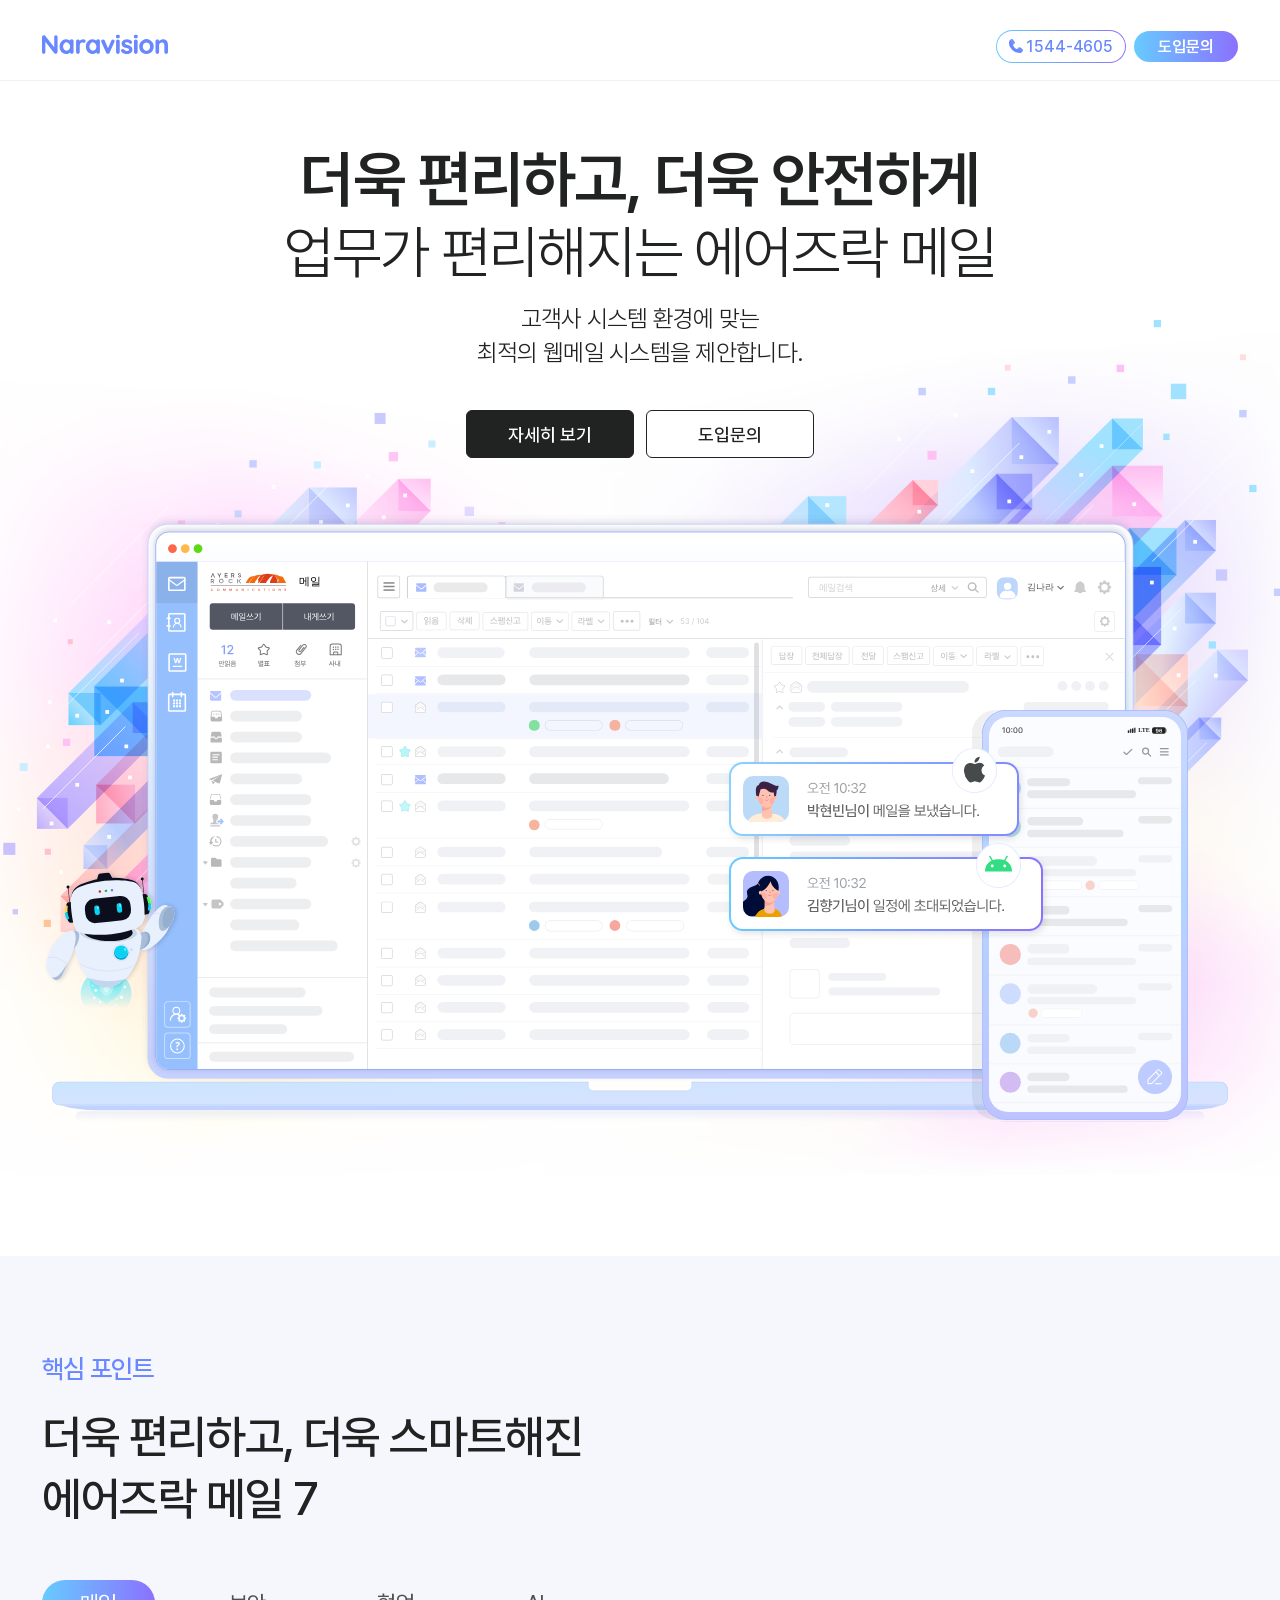
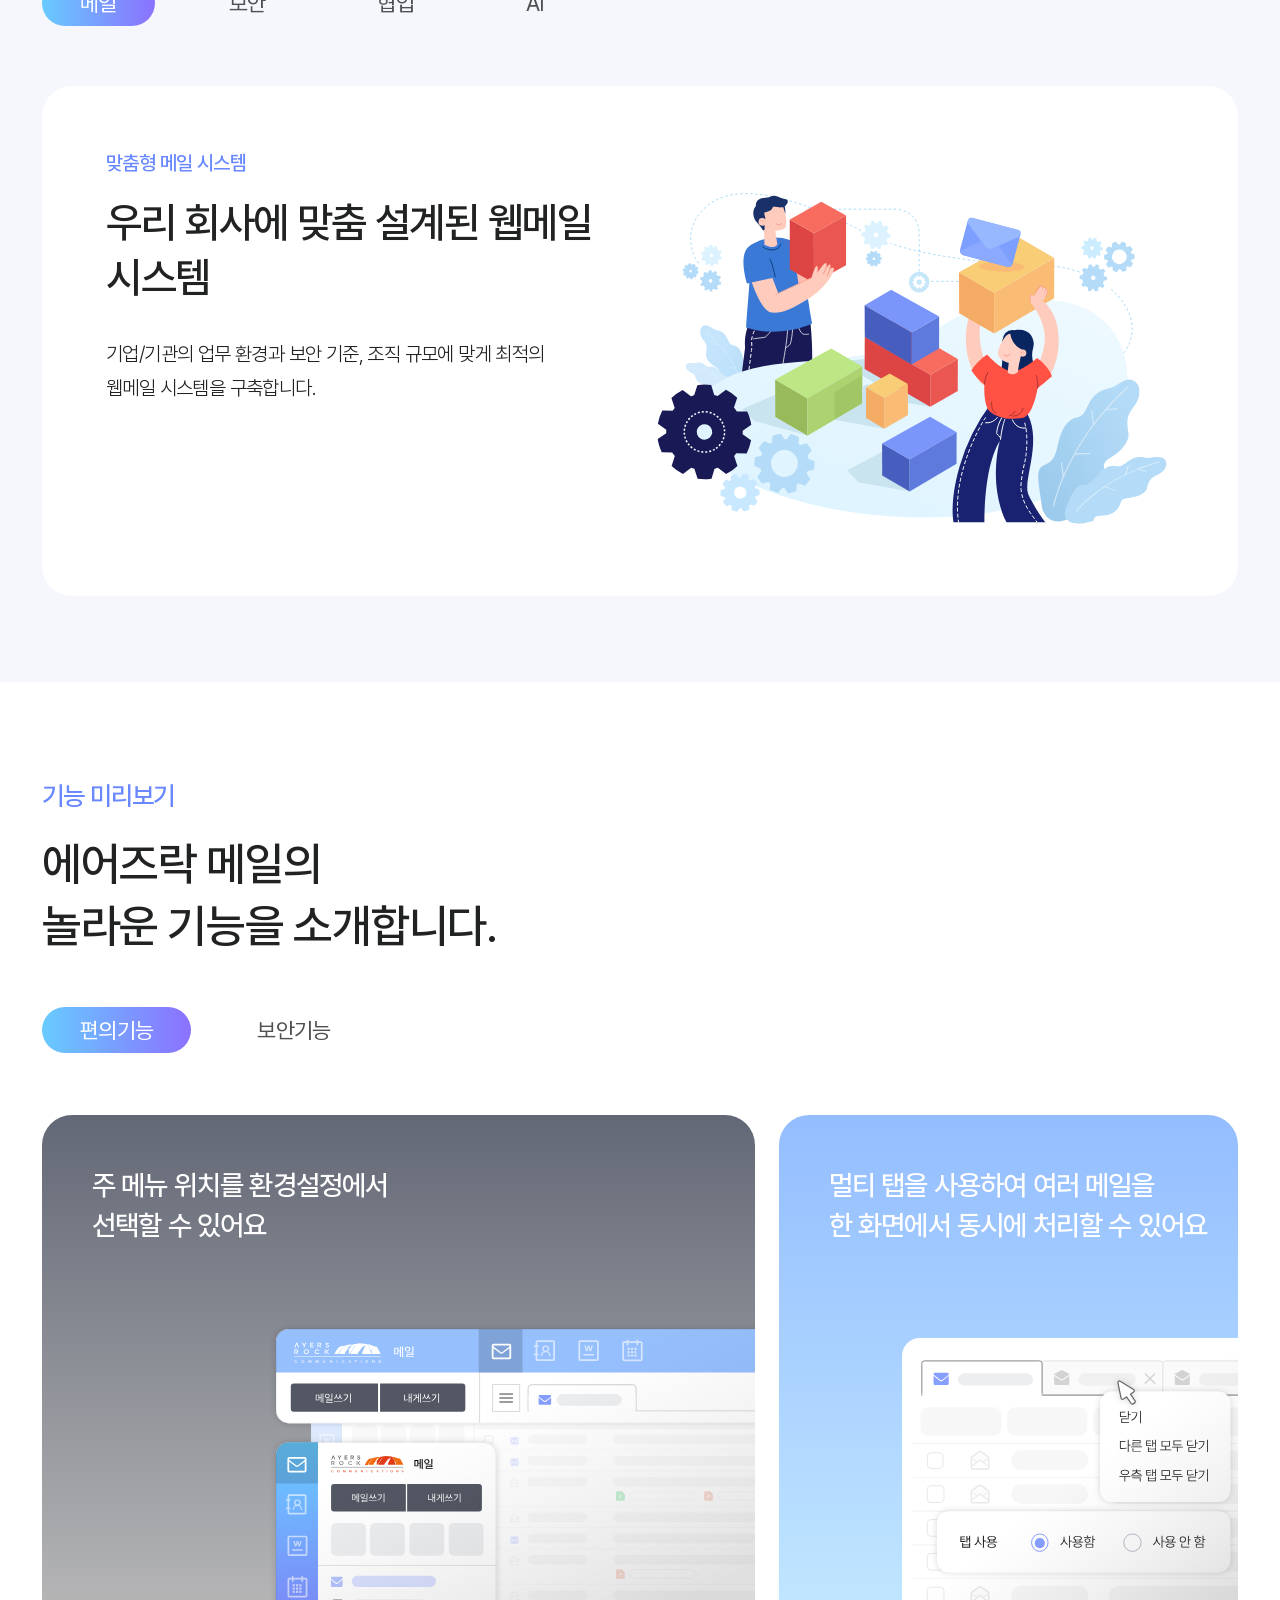
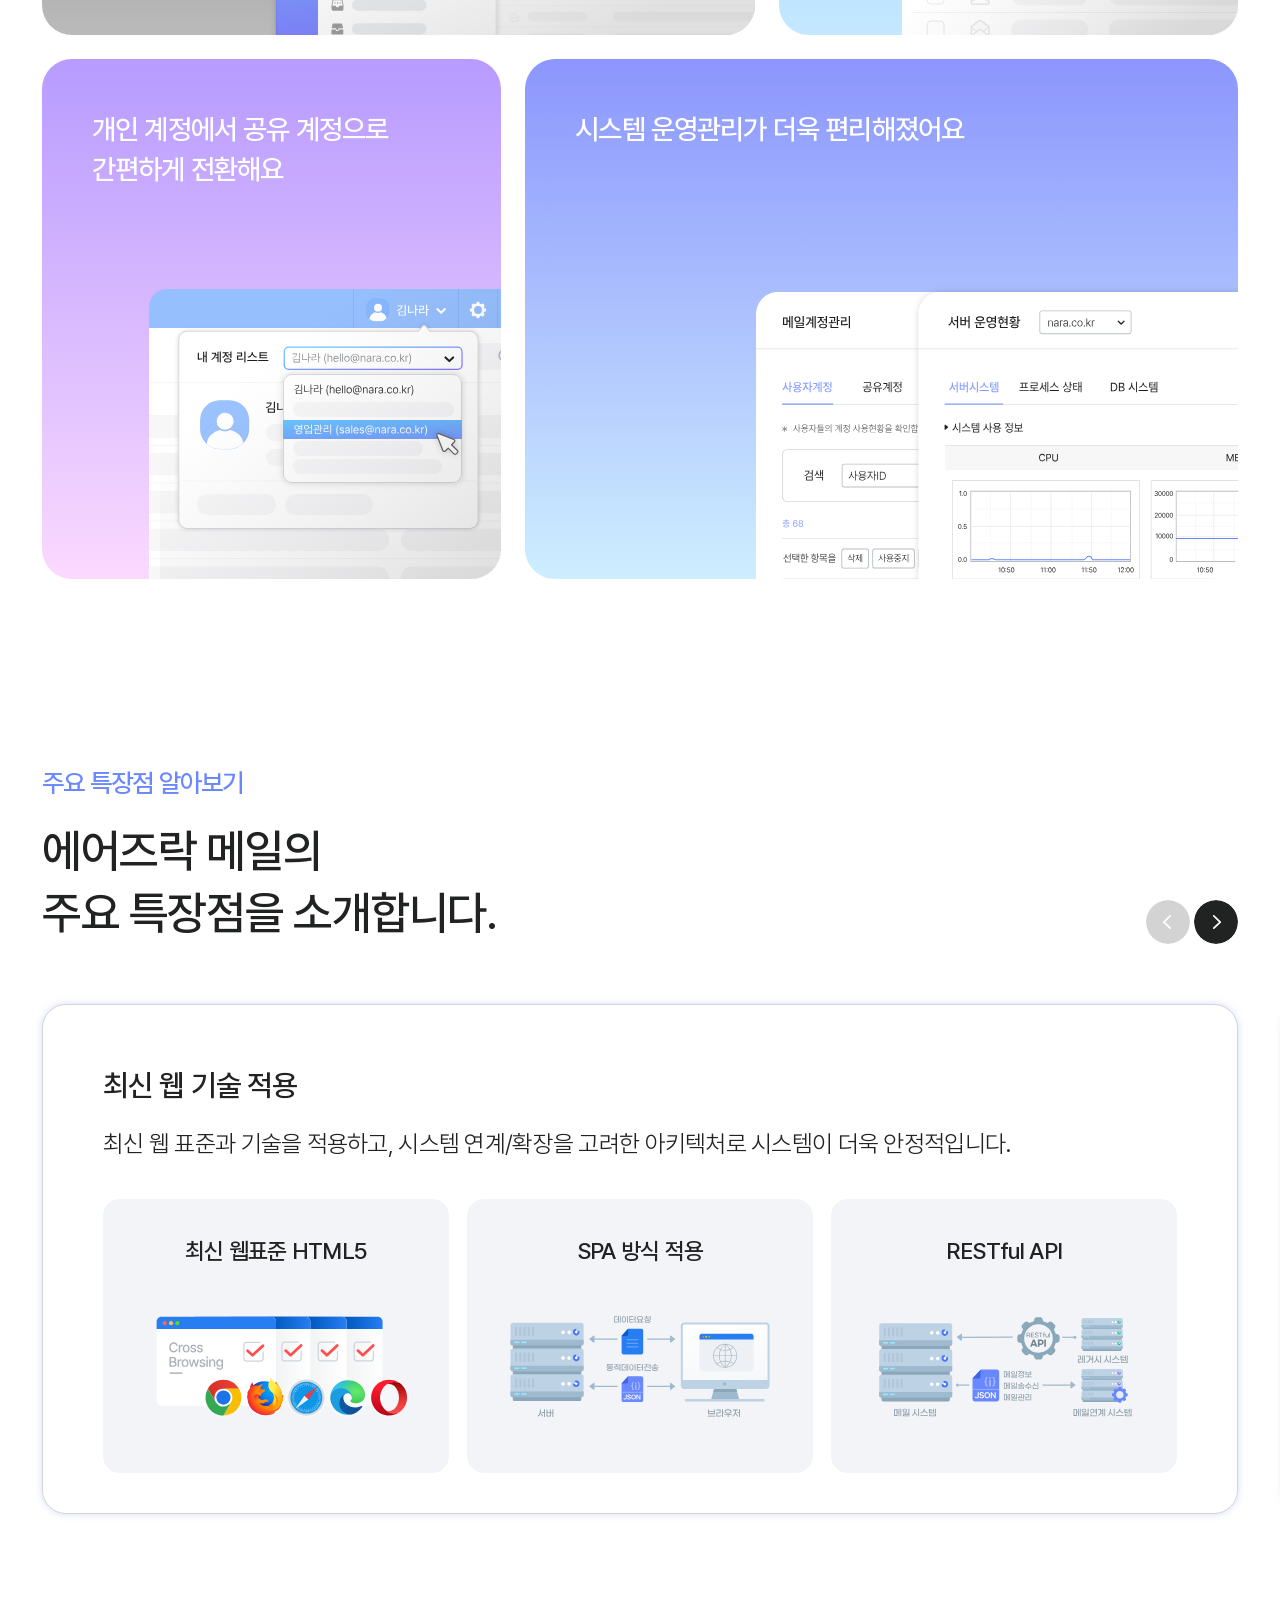
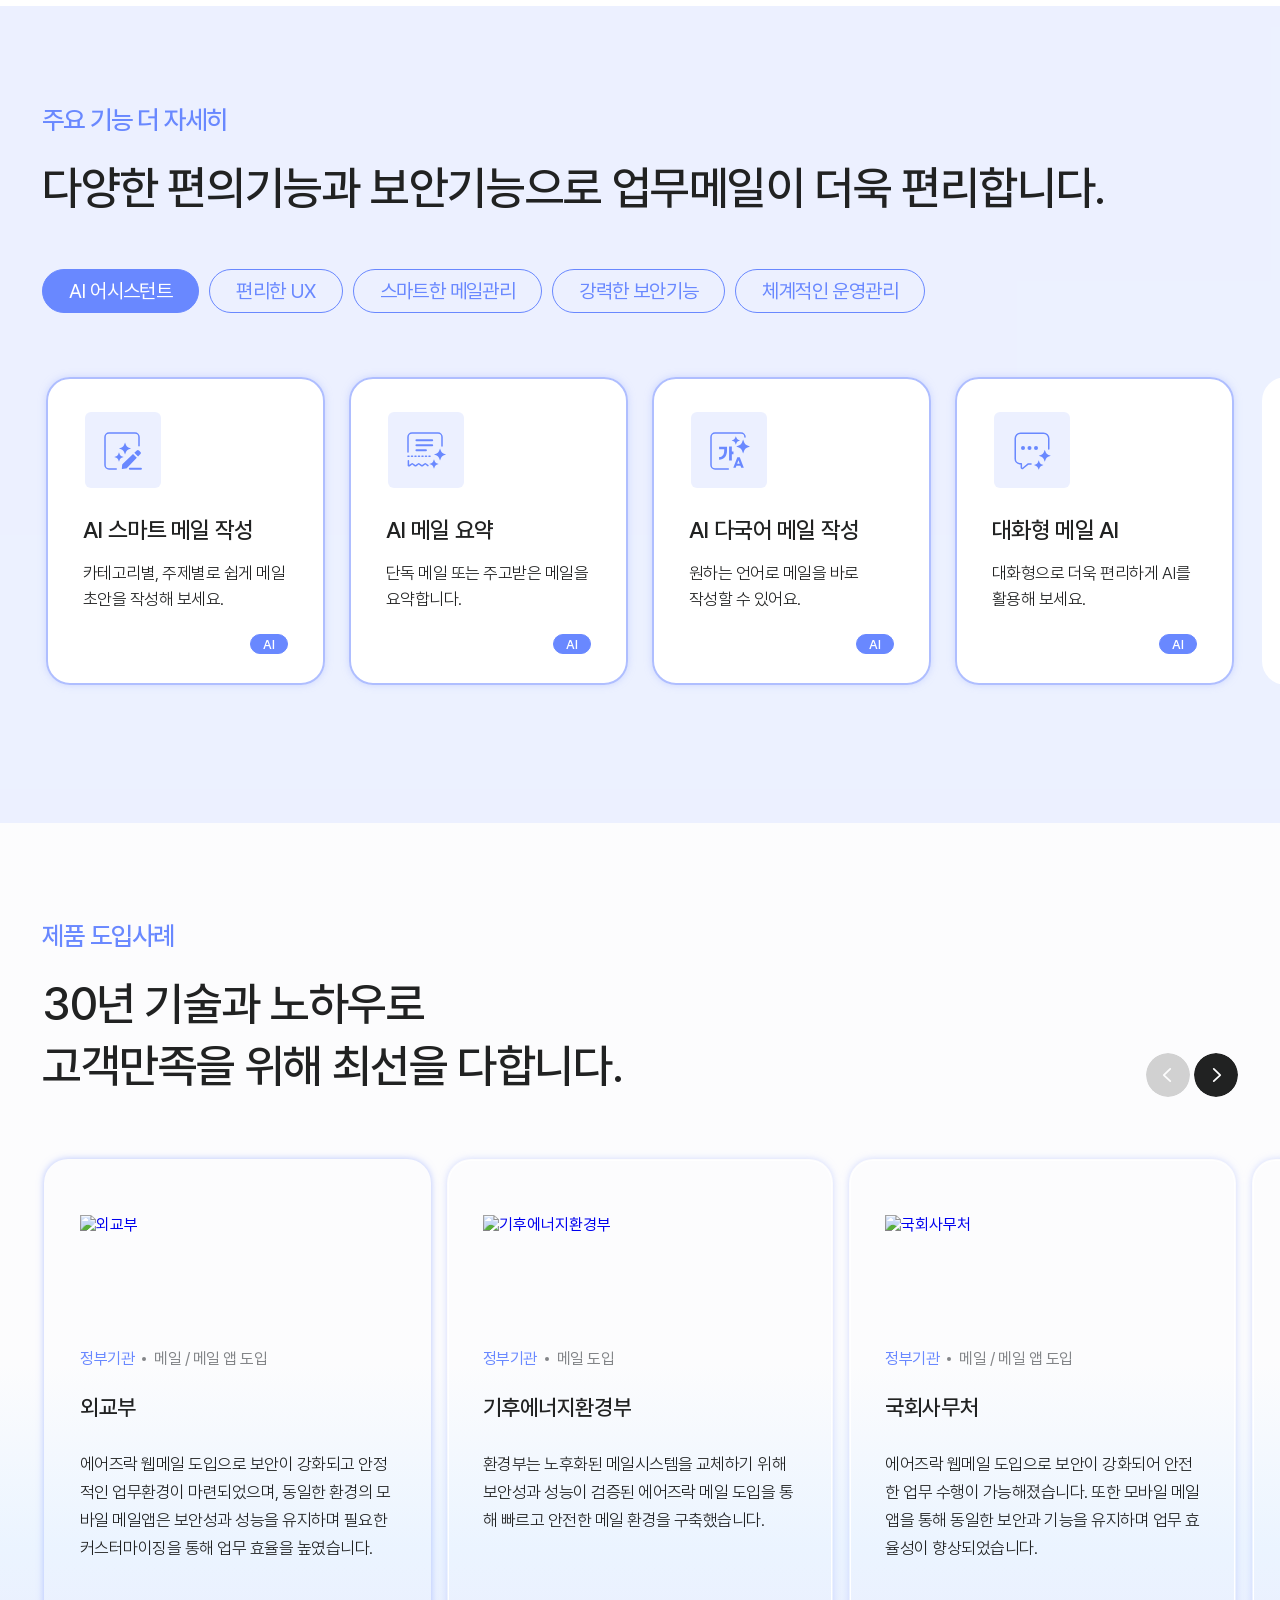
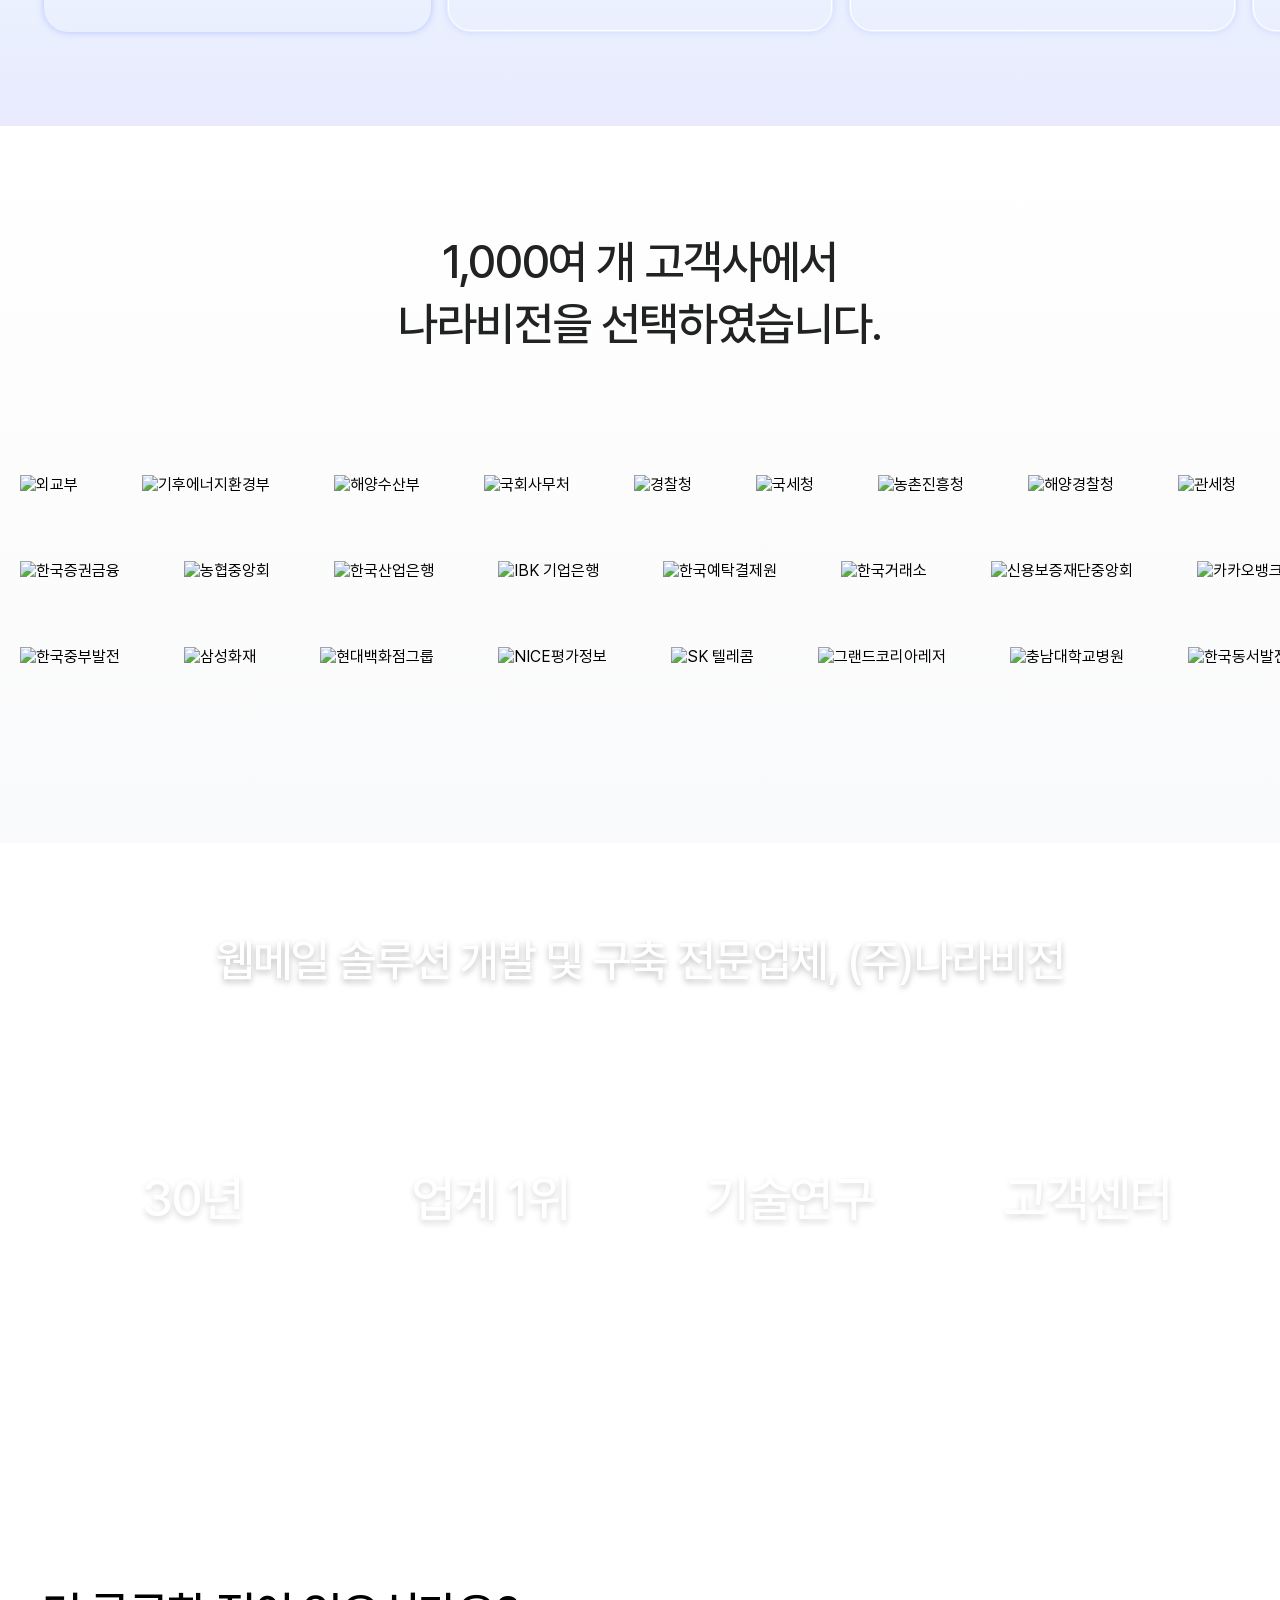
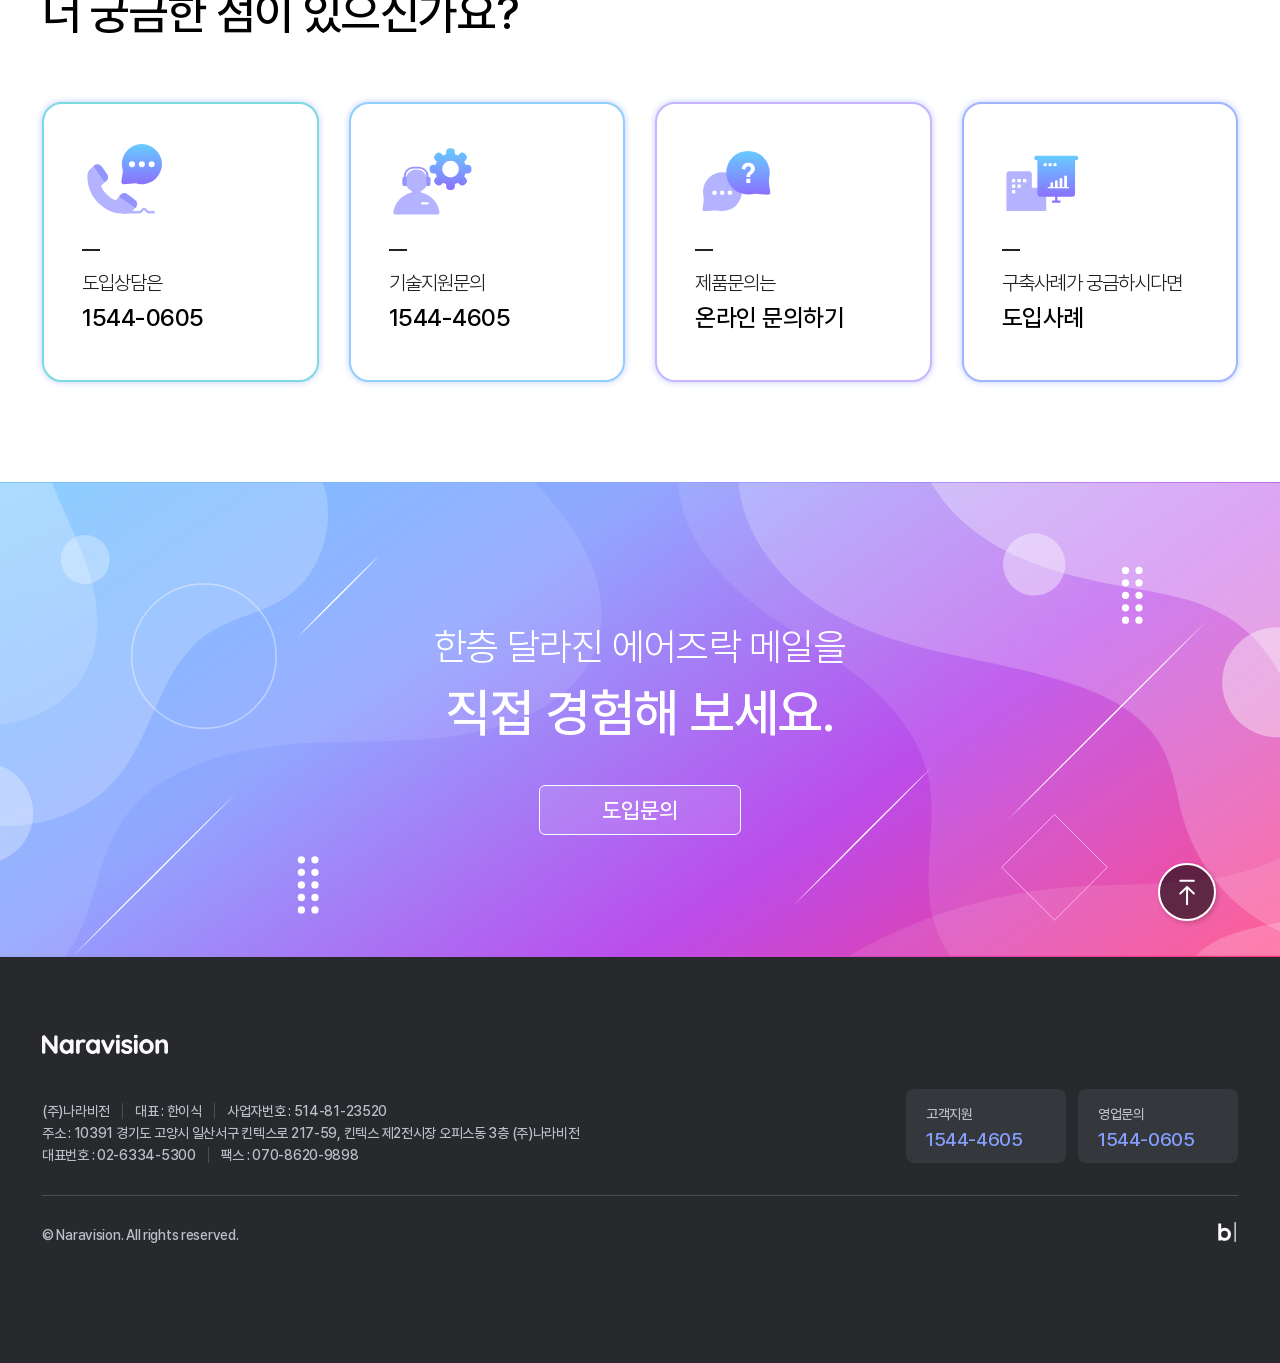
==== index.html @ e6e0807f "[homepage] first commit" ====
<!DOCTYPE html>
<html lang="ko">
<head>
  <meta charset="UTF-8">
  <meta name="viewport" content="width=device-width, initial-scale=1.0">
  <title>웹메일 솔루션 전문기업, (주)나라비전</title>
  <link rel="stylesheet" href="assets/js/lib/swiper-12.0.3/swiper-bundle.min.css">
  <link rel="stylesheet" href="assets/css/style.css">
  <link rel="stylesheet" href="assets/css/media.css">
</head>
<body>
  <div class="container">
    <main>
      <section class="visual">
        <div class="outer">
          <div class="inner">
            <h2>더욱 편리하고, 더욱 안전하게</h2>
            <h1>업무가 편리해지는 에어즈락 메일</h1>
            <p>고객사 시스템 환경에 맞는<br>최적의 웹메일 시스템을 제안합니다.</p>
            <div>
              <a href="#previewContainer">자세히 보기</a>
              <a href="inquiry/index.html">도입문의</a>
            </div>
          </div>
          <div class="visual_wrap">
            <div class="swiper">
              <div class="swiper-wrapper">
                <div class="swiper-slide">
                  <img src="assets/image/main/visual_pc1.svg" alt="메인 PC" class="visual_pc">
                  <img src="assets/image/main/visual_mobile1.svg" alt="메인 MOBILE" class="visual_mobile fadeUp">
                  <div class="visual_float alarm1 fadeUp">
                    <img src="assets/image/main/visual_alarm1.svg" alt="메인 알림">
                  </div>
                  <div class="visual_float alarm2 fadeUp">
                    <img src="assets/image/main/visual_alarm2.svg" alt="메인 알림">
                  </div>
                  <div class="visual_float bot fadeIn">
                    <img src="assets/image/main/bot.svg" alt="챗봇">
                  </div>
                </div>
                <div class="swiper-slide">
                  <img src="assets/image/main/visual_pc2.svg" alt="메인 PC" class="visual_pc">
                  <img src="assets/image/main/visual_mobile2.svg" alt="메인 MOBILE" class="visual_mobile fadeUp">
                  <div class="visual_float layer1 fadeIn">
                    <img src="assets/image/main/visual_layer1.svg" alt="메인 주소록 레이어">
                  </div>
                  <div class="visual_float bot fadeIn">
                    <img src="assets/image/main/bot.svg" alt="챗봇">
                  </div>
                </div>
                <div class="swiper-slide">
                  <img src="assets/image/main/visual_pc3.svg" alt="메인 PC" class="visual_pc">
                  <img src="assets/image/main/visual_mobile3.svg" alt="메인 MOBILE" class="visual_mobile fadeUp">
                  <div class="visual_float layer2 fadeIn">
                    <img src="assets/image/main/visual_layer2.svg" alt="메인 드라이브 레이어">
                  </div>
                  <div class="visual_float bot fadeIn">
                    <img src="assets/image/main/bot.svg" alt="챗봇">
                  </div>
                </div>
                <div class="swiper-slide">
                  <img src="assets/image/main/visual_pc4.svg" alt="메인 PC" class="visual_pc">
                  <img src="assets/image/main/visual_mobile4.svg" alt="메인 MOBILE" class="visual_mobile fadeUp">
                  <div class="visual_float layer3 fadeIn">
                    <img src="assets/image/main/visual_layer3.svg" alt="메인 캘린더 레이어">
                  </div>
                  <div class="visual_float bot fadeIn">
                    <img src="assets/image/main/bot.svg" alt="챗봇">
                  </div>
                </div>
                <div class="swiper-slide">
                  <img src="assets/image/main/visual_pc5.svg" alt="메인 PC" class="visual_pc">
                  <img src="assets/image/main/visual_mobile5.svg" alt="메인 MOBILE" class="visual_mobile fadeUp">
                  <div class="visual_float layer4 fadeIn">
                    <img src="assets/image/main/visual_layer4.svg" alt="메인 게시판 레이어">
                  </div>
                  <div class="visual_float bot fadeIn">
                    <img src="assets/image/main/bot.svg" alt="챗봇">
                  </div>
                </div>
              </div>
            </div>
          </div>
        </div>
      </section>
      <section class="point">
        <div class="inner">
          <p>핵심 포인트</p>
          <h1>더욱 편리하고, 더욱 스마트해진<br>에어즈락 메일 7</h1>
          <div>
            <div class="point_tabs">
              <a href="#" class="on">메일</a>
              <a href="#">보안</a>
              <a href="#">협업</a>
              <a href="#">AI</a>
            </div>
          </div>
        </div>
        <div class="point_wrap">
          <div class="swiper">
            <div class="swiper-wrapper">
              <div class="swiper-slide">
                <div>
                  <span>맞춤형 메일 시스템</span>
                  <h1>우리 회사에 맞춤 설계된 웹메일 시스템</h1>
                  <p>기업/기관의 업무 환경과 보안 기준, 조직 규모에 맞게 최적의 웹메일 시스템을 구축합니다.</p>
                  <a href="#" class="hidden">자세히 알아보기</a>
                </div>
                <div>
                  <img src="assets/image/main/point_img1.svg" alt="맞춤형 메일 시스템">
                </div>
              </div>
              <div class="swiper-slide">
                <div>
                  <span>최신 보안 기능</span>
                  <h1>철저한 보안 취약점 검증 및 최신 보안 기능 적용 솔루션</h1>
                  <p>최신 보안 취약점까지 모두 점검하여 안전성을 확보하였으며, 다양한 메일 보안 기능으로 더욱 안심하고 메일을 사용할 수 있습니다.</p>
                  <a href="#" class="hidden">자세히 알아보기</a>
                </div>
                <div>
                  <img src="assets/image/main/point_img2.svg" alt="최신 보안 기능">
                </div>
              </div>
              <div class="swiper-slide">
                <div>
                  <span>업무 효율성 강화</span>
                  <h1>협업이 되는 조직도 기반 정보공유</h1>
                  <p>조직도 기반 정보공유 기능으로 메일 시스템이 협업 채널이 됩니다. 협업과 업무 특화 기능으로 업무를 더욱 효율적으로 처리할 수 있습니다.</p>
                  <a href="#" class="hidden">자세히 알아보기</a>
                </div>
                <div>
                  <img src="assets/image/main/point_img3.svg" alt="업무 효율성 강화">
                </div>
              </div>
              <div class="swiper-slide">
                <div>
                  <span>AI 메일로 업무 생산성 향상</span>
                  <h1>AI 메일로 스마트한 업무 관리와 시간 절약 효과까지</h1>
                  <p>메일에서 핵심 정보만 요약하고, 상황에 맞는 메일 초안을 작성하여 메일을 효율적으로 처리합니다. <br class="pc">맞춤법 교정, 내용 다듬기, 다국어 메일 작성까지 지원하여 메일 완성도를 높입니다.</p>
                  <a href="#" class="hidden">자세히 알아보기</a>
                </div>
                <div>
                  <img src="assets/image/main/point_img4.svg" alt="AI 메일로 업무 생산성 향상">
                </div>
              </div>
            </div>
            <div class="swiper-pagination"></div>
          </div>
        </div>
      </section>
      <section id="previewContainer" class="preview">
        <div class="inner">
          <p>기능 미리보기</p>
          <h1>에어즈락 메일의<br>놀라운 기능을 소개합니다.</h1>
          <div class="preview_tabs">
            <a href="#" class="on">편의기능</a>
            <a href="#">보안기능</a>
          </div>
          <div class="preview_wrap">
            <div class="swiper">
              <div class="swiper-wrapper">
                <ul class="swiper-slide convenience on">
                  <li>
                    <div>
                      <h1>주 메뉴 위치를 환경설정에서<br>선택할 수 있어요</h1>
                    </div>
                    <div>
                      <img src="assets/image/main/preview_img1.svg" alt="편의기능1">
                    </div>
                  </li>
                  <li>
                    <div>
                      <h1>멀티 탭을 사용하여 여러 메일을<br>한 화면에서 동시에 처리할 수 있어요</h1>
                    </div>
                    <div>
                      <img src="assets/image/main/preview_img2.svg" alt="편의기능2">
                    </div>
                  </li>
                  <li>
                    <div>
                      <h1>개인 계정에서 공유 계정으로<br>간편하게 전환해요</h1>
                    </div>
                    <div>
                      <img src="assets/image/main/preview_img3.svg" alt="편의기능3">
                    </div>
                  </li>
                  <li>
                    <div>
                      <h1>시스템 운영관리가 더욱 편리해졌어요</h1>
                    </div>
                    <div>
                      <img src="assets/image/main/preview_img4.svg" alt="편의기능4">
                    </div>
                  </li>
                </ul>
                <ul class="swiper-slide security">
                  <li>
                    <div>
                      <h1>이메일 인증 보안기술 적용</h1>
                      <p>SPF / DKIM / DMARC 보안기술로 <br class="tablet"><br class="mobile">발신자 사칭 메일을 차단합니다.</p>
                      <span>- 발신자 도메인기반 이메일 인증<br>- SPF / DKIM / DMARC 적용<br>- 검역관리 및 DNS 캐시관리</span>
                    </div>
                    <div>
                      <img src="assets/image/main/preview_img5.svg" alt="보안기능1">
                    </div>
                  </li>
                  <li>
                    <div>
                      <h1>내부정보 유출방지</h1>
                      <p>내부정보 유출을 예방합니다.</p>
                    </div>
                    <div>
                      <img src="assets/image/main/preview_img6.svg" alt="보안기능2">
                    </div>
                  </li>
                  <li>
                    <div>
                      <h1>메일 컨텐츠 무해화, 안전메일</h1>
                      <p>메일 컨텐츠 제어로 메일을 통한 <br class="tablet">해킹 시도를 차단합니다.</p>
                    </div>
                    <div>
                      <img src="assets/image/main/preview_img7.svg" alt="보안기능3">
                    </div>
                  </li>
                </ul>
              </div>
            </div>
          </div>
        </div>
      </section>
      <section class="merit">
        <div class="inner">
          <div>
            <p>주요 특장점 알아보기</p>
            <h1>에어즈락 메일의<br>주요 특장점을 소개합니다.</h1>
          </div>
          <div>
            <div>
              <button type="button" class="merit_prev"></button>
              <button type="button" class="merit_next"></button>
            </div>
          </div>
        </div>
        <div class="merit_wrap">
          <div class="swiper">
            <div class="swiper-wrapper">
              <div class="swiper-slide">
                <p>최신 웹 기술 적용</p>
                <span>최신 웹 표준과 기술을 적용하고, 시스템 연계/확장을 고려한 아키텍처로 시스템이 더욱 안정적입니다.</span>
                <ul>
                  <li>
                    <p>최신 웹표준 HTML5</p>
                    <img src="assets/image/main/merit_img1.svg" alt="특장점1-1">
                  </li>
                  <li class="mobile">
                    <p>SPA 방식 적용</p>
                    <img src="assets/image/main/merit_img2.svg" alt="특장점1-2">
                  </li>
                  <li class="tablet">
                    <p>RESTful API</p>
                    <img src="assets/image/main/merit_img3.svg" alt="특장점1-3">
                  </li>
                </ul>
              </div>
              <div class="swiper-slide">
                <p>더욱 강력해진 보안정책으로 신뢰성을 더합니다</p>
                <span>국가정보원 메일 보안지침을 완벽히 준수하고, 최신 보안사항을 관리합니다.</span>
                <ul>
                  <li>
                    <img src="assets/image/main/merit_img4.svg" alt="특장점2-1">
                    <img src="assets/image/main/merit_img5.svg" class="mobile" alt="특장점2-2">
                  </li>
                </ul>
              </div>
              <div class="swiper-slide">
                <p>나만의 메일이 되는 유저 커스텀</p>
                <span>나만을 위한 환경을 구성하고, 필요할 때 바로 사용하는 새로운 웹 유저 인터페이스</span>
                <ul>
                  <li>
                    <img src="assets/image/main/merit_img6.svg" alt="특장점3-1">
                    <img src="assets/image/main/merit_img7.svg" class="mobile" alt="특장점3-2">
                  </li>
                </ul>
              </div>
            </div>
            <div class="swiper-pagination"></div>
          </div>
        </div>
      </section>
      <section class="feature">
        <div class="inner">
          <p>주요 기능 더 자세히</p>
          <h1>다양한 편의기능과 보안기능으로 업무메일이 더욱 편리합니다.</h1>
          <div>
            <div class="feature_tabs">
              <a href="#" class="on">AI 어시스턴트</a>
              <a href="#">편리한 UX</a>
              <a href="#">스마트한 메일관리</a>
              <a href="#">강력한 보안기능</a>
              <a href="#">체계적인 운영관리</a>
            </div>
          </div>
        </div>
        <div class="feature_wrap">
          <div class="swiper">
            <div class="swiper-wrapper">
              <div class="swiper-slide">
                <div>
                  <div>
                    <i class="feature01"></i>
                  </div>
                  <p>AI 스마트 메일 작성</p>
                  <span>카테고리별, 주제별로 쉽게 메일 초안을 작성해 보세요.</span>
                  <div>
                    <span>AI</span>
                  </div>
                </div>
                <div>
                  <div>
                    <i class="feature02"></i>
                  </div>
                  <p>AI 메일 요약</p>
                  <span>단독 메일 또는 주고받은 메일을 요약합니다.</span>
                  <div>
                    <span>AI</span>
                  </div>
                </div>
                <div>
                  <div>
                    <i class="feature03"></i>
                  </div>
                  <p>AI 다국어 메일 작성</p>
                  <span>원하는 언어로 메일을 바로 작성할 수 있어요.</span>
                  <div>
                    <span>AI</span>
                  </div>
                </div>
                <div>
                  <div>
                    <i class="feature04"></i>
                  </div>
                  <p>대화형 메일 AI</p>
                  <span>대화형으로 더욱 편리하게 AI를 활용해 보세요.</span>
                  <div>
                    <span>AI</span>
                  </div>
                </div>
              </div>
              <div class="swiper-slide">
                <div>
                  <div>
                    <i class="feature05"></i>
                  </div>
                  <p>멀티탭</p>
                  <span>여러 탭에서 동시에 메일을 열고, 쓰기할 수 있습니다.</span>
                  <div>
                    <span>UX/UI</span>
                  </div>
                </div>
                <div>
                  <div>
                    <i class="feature06"></i>
                  </div>
                  <p>테마설정</p>
                  <span>사용자별로 원하는 디자인과 구성을 선택합니다.</span>
                  <div>
                    <span>UX/UI</span>
                  </div>
                </div>
                <div>
                  <div>
                    <i class="feature07"></i>
                  </div>
                  <p>빠른 설정</p>
                  <span>목록보기, 메일 쓰기 화면에서 설정을 바로 변경해요.</span>
                  <div>
                    <span>UX/UI</span>
                  </div>
                </div>
                <div>
                  <div>
                    <i class="feature08"></i>
                  </div>
                  <p>대화형 메일보기</p>
                  <span>주고 받은 메일을 대화 형식으로 보기합니다.</span>
                  <div>
                    <span>UX/UI</span>
                  </div>
                </div>
              </div>
              <div class="swiper-slide">
                <div>
                  <div>
                    <i class="feature09"></i>
                  </div>
                  <p>자동분류</p>
                  <span>메일 필터링으로 수신메일을 관리합니다.</span>
                  <div>
                    <span>편의성</span>
                  </div>
                </div>
                <div>
                  <div>
                    <i class="feature10"></i>
                  </div>
                  <p>메일 검색</p>
                  <span>간편 검색 또는 상세 검색으로 원하는 메일을 검색합니다.</span>
                  <div>
                    <span>편의성</span>
                  </div>
                </div>
                <div>
                  <div>
                    <i class="feature11"></i>
                  </div>
                  <p>메일 라벨</p>
                  <span>멀티 라벨로 메일을 더욱 편리하게 구분합니다.</span>
                  <div>
                    <span>편의성</span>
                  </div>
                </div>
                <div>
                  <div>
                    <i class="feature12"></i>
                  </div>
                  <p>발송 취소</p>
                  <span>실수로 보낸 메일을 취소할 수 있어요.</span>
                  <div>
                    <span>편의성</span>
                  </div>
                </div>
              </div>
              <div class="swiper-slide">
                <div>
                  <div>
                    <i class="feature13"></i>
                  </div>
                  <p>보안메일</p>
                  <span>안전하게 메일에 비밀번호와 열람 기간을 설정해 보세요.</span>
                  <div>
                    <span>보안성</span>
                  </div>
                </div>
                <div>
                  <div>
                    <i class="feature14"></i>
                  </div>
                  <p>승인메일</p>
                  <span>사내 메일발송 승인정책을 관리합니다.</span>
                  <div>
                    <span>보안성</span>
                  </div>
                </div>
                <div>
                  <div>
                    <i class="feature15"></i>
                  </div>
                  <p>외부 링크숨김</p>
                  <span>외부 링크를 숨기기해서 안전하게 메일을 열어보세요.</span>
                  <div>
                    <span>보안성</span>
                  </div>
                </div>
                <div>
                  <div>
                    <i class="feature16"></i>
                  </div>
                  <p>이메일 인증</p>
                  <span>SPF/DKIM/DMARC로 발신자 인증여부를 검사합니다.</span>
                  <div>
                    <span>보안성</span>
                  </div>
                </div>
              </div>
              <div class="swiper-slide">
                <div>
                  <div>
                    <i class="feature17"></i>
                  </div>
                  <p>시스템 모니터링</p>
                  <span>서버 현황을 실시간으로 관리하세요.</span>
                  <div>
                    <span>관리성</span>
                  </div>
                </div>
                <div>
                  <div>
                    <i class="feature18"></i>
                  </div>
                  <p>사용자 설정 관리</p>
                  <span>사용자 계정별 사용 설정을 관리합니다.</span>
                  <div>
                    <span>관리성</span>
                  </div>
                </div>
                <div>
                  <div>
                    <i class="feature19"></i>
                  </div>
                  <p>메일 엔진 관리</p>
                  <span>실시간 메일 엔진 운영현황을 확인하세요.</span>
                  <div>
                    <span>관리성</span>
                  </div>
                </div>
                <div>
                  <div>
                    <i class="feature20"></i>
                  </div>
                  <p>로그 및 통계 관리</p>
                  <span>시스템 로그와 사용 통계를 관리합니다.</span>
                  <div>
                    <span>관리성</span>
                  </div>
                </div>
              </div>
            </div>
          </div>
        </div>
      </section>
      <section id="reportContainer" class="report">
        <div class="inner">
          <div>
            <p>제품 도입사례</p>
            <h1>30년 기술과 노하우로<br>고객만족을 위해 최선을 다합니다.</h1>
          </div>
          <div>
            <div>
              <button type="button" class="report_prev"></button>
              <button type="button" class="report_next"></button>
            </div>
          </div>
        </div>
        <div class="report_wrap">
          <div class="swiper">
            <div class="swiper-wrapper">
              <a href="javascript:void(0)" class="swiper-slide">
                <div>
                  <img src="assets/image/logo/public_외교부.svg" alt="외교부">
                </div>
                <div>
                  <div>
                    <p>정부기관</p>
                    <span>메일 / 메일 앱 도입</span>
                  </div>
                  <h6>외교부</h6>
                  <p>에어즈락 웹메일 도입으로 보안이 강화되고 안정적인 업무환경이 마련되었으며, 동일한 환경의 모바일 메일앱은 보안성과 성능을 유지하며 필요한 커스터마이징을 통해 업무 효율을 높였습니다.</p>
                  <div>
                    <i></i>
                  </div>
                </div>
              </a>
              <a href="javascript:void(0)" class="swiper-slide">
                <div>
                  <img src="assets/image/logo/public_기후에너지환경부.svg" alt="기후에너지환경부">
                </div>
                <div>
                  <div>
                    <p>정부기관</p>
                    <span>메일 도입</span>
                  </div>
                  <h6>기후에너지환경부</h6>
                  <p>환경부는 노후화된 메일시스템을 교체하기 위해 보안성과 성능이 검증된 에어즈락 메일 도입을 통해 빠르고 안전한 메일 환경을 구축했습니다.</p>
                  <div>
                    <i></i>
                  </div>
                </div>
              </a>
              <a href="javascript:void(0)" class="swiper-slide">
                <div>
                  <img src="assets/image/logo/public_국회사무처.svg" alt="국회사무처">
                </div>
                <div>
                  <div>
                    <p>정부기관</p>
                    <span>메일 / 메일 앱 도입</span>
                  </div>
                  <h6>국회사무처</h6>
                  <p>에어즈락 웹메일 도입으로 보안이 강화되어 안전한 업무 수행이 가능해졌습니다. 또한 모바일 메일 앱을 통해 동일한 보안과 기능을 유지하며 업무 효율성이 향상되었습니다.</p>
                  <div>
                    <i></i>
                  </div>
                </div>
              </a>
              <a href="javascript:void(0)" class="swiper-slide">
                <div>
                  <img src="assets/image/logo/public_경찰청.svg" alt="경찰청">
                </div>
                <div>
                  <div>
                    <p>정부기관</p>
                    <span>메일 도입</span>
                  </div>
                  <h6>경찰청</h6>
                  <p>기존 메일의 안정적 운영을 위해 시스템을 확대·이중화 구축했습니다. 높은 만족도를 보인 에어즈락 메일을 다시 선택해 업무 효율성과 안정성을 강화했습니다.</p>
                  <div>
                    <i></i>
                  </div>
                </div>
              </a>
              <a href="javascript:void(0)" class="swiper-slide">
                <div>
                  <img src="assets/image/logo/public_국세청.svg" alt="국세청">
                </div>
                <div>
                  <div>
                    <p>정부기관</p>
                    <span>메신저</span>
                  </div>
                  <h6>국세청</h6>
                  <p>조직 내 메신저 구축을 통해 단순한 개인 간 커뮤니케이션을 넘어 업무 전반에 걸친 의견 수렴과 신속한 의사결정으로 협업을 원활하게 추진할 수 있게 되어, 실질적인 업무개선의 틀을 마련하였습니다.</p>
                  <div>
                    <i></i>
                  </div>
                </div>
              </a>
              <a href="javascript:void(0)" class="swiper-slide">
                <div>
                  <img src="assets/image/logo/public_농촌진흥청.svg" alt="농촌진흥청">
                </div>
                <div>
                  <div>
                    <p>정부기관</p>
                    <span>메일 도입</span>
                  </div>
                  <h6>농촌진흥청</h6>
                  <p>기존 메일 시스템을 개선하고 핵심 기능은 그대로 유지하면서, 보안성과 업무 메일 환경을 한층 강화했습니다. 이를 통해 직원들의 메일 처리 효율성이 크게 향상되었습니다.</p>
                  <div>
                    <i></i>
                  </div>
                </div>
              </a>
              <a href="javascript:void(0)" class="swiper-slide">
                <div>
                  <img src="assets/image/logo/public_국방부.svg" alt="대한민국 국방부">
                </div>
                <div>
                  <div>
                    <p>국방기관</p>
                    <span>메일 도입</span>
                  </div>
                  <h6>국방부</h6>
                  <p>국방정보화 통합계획 일환으로 인터넷 연결 단일화, 전군 동일한 보안 정책 대응, 다양화된 최신 IT 기술 적용 등 시스템 운용의 효율성을 높이고, 구축 및 유지비용 절감을 목표로 하였습니다.</p>
                  <div>
                    <i></i>
                  </div>
                </div>
              </a>
              <a href="javascript:void(0)" class="swiper-slide">
                <div>
                  <img src="assets/image/logo/public_한국국방연구원-1.svg" alt="국방과학연구소">
                </div>
                <div>
                  <div>
                    <p>국방기관</p>
                    <span>메일 / 아카이브 / 메신저</span>
                  </div>
                  <h6>국방과학연구소</h6>
                  <p>에어즈락 메일 업그레이드 및 승인메일과 메일 클라이언트를 추가로 구축하였습니다. 메일시스템 업그레이드를 통한 보안기능 개선 및 사용자 요구 사항에 대한 기능개선으로 보안성과 효율성을 극대화 하였습니다.</p>
                  <div>
                    <i></i>
                  </div>
                </div>
              </a>
              <a href="javascript:void(0)" class="swiper-slide">
                <div>
                  <img src="assets/image/logo/public_해군.svg" alt="대한민국해군">
                </div>
                <div>
                  <div>
                    <p>국방기관</p>
                    <span>메일 / 메일 앱 / 아카이브</span>
                  </div>
                  <h6>해군</h6>
                  <p>국방망메일 업그레이드를 위해 에어즈락 메일을 도입하였습니다. 이중화로 구축되는 해군 메일 시스템은 관리자 권한 통제 및 해킹메일 신고기능 등 다양한 보안기능을 적용하여 구축하였습니다.</p>
                  <div>
                    <i></i>
                  </div>
                </div>
              </a>
              <a href="javascript:void(0)" class="swiper-slide">
                <div>
                  <img src="assets/image/logo/public_육군.svg" alt="대한민국육군">
                </div>
                <div>
                  <div>
                    <p>국방기관</p>
                    <span>메일 / 아카이브</span>
                  </div>
                  <h6>육군</h6>
                  <p>국방망메일 업그레이드를 위해 에어즈락 메일을 도입하였습니다. 이중화로 구축되는 해군 메일 시스템은 관리자 권한 통제 및 해킹메일 신고기능 등 다양한 보안기능을 적용하여 구축하였습니다.</p>
                  <div>
                    <i></i>
                  </div>
                </div>
              </a>
              <a href="javascript:void(0)" class="swiper-slide">
                <div>
                  <img src="assets/image/logo/public_공군.svg" alt="대한민국공군">
                </div>
                <div>
                  <div>
                    <p>국방기관</p>
                    <span>메일 / 아카이브 / 메신저</span>
                  </div>
                  <h6>공군</h6>
                  <p>내부망 메일시스템 구축을 위해 에어즈락 메일과 아카이브 시스템을 도입했습니다. 이중화 기반의 공군 메일시스템은 강화된 보안과 효율적인 데이터 관리·백업 환경을 제공합니다.</p>
                  <div>
                    <i></i>
                  </div>
                </div>
              </a>
              <a href="javascript:void(0)" class="swiper-slide">
                <div>
                  <img src="assets/image/logo/public_한국원자력연구원.svg" alt="한국원자력연구원">
                </div>
                <div>
                  <div>
                    <p>국방기관</p>
                    <span>메일 / 메일 앱</span>
                  </div>
                  <h6>한국원자력연구원</h6>
                  <p>한국원자력연구원은 에어즈락 메일 앱을 구축해 기존 메일 시스템과 연동함으로써, 메일 관리 및 업무 효율성을 한층 강화했습니다.</p>
                  <div>
                    <i></i>
                  </div>
                </div>
              </a>
              <a href="javascript:void(0)" class="swiper-slide">
                <div>
                  <img src="assets/image/logo/public_한국가스공사.svg" alt="한국가스공사">
                </div>
                <div>
                  <div>
                    <p>공공기관</p>
                    <span>메일 도입</span>
                  </div>
                  <h6>한국가스공사</h6>
                  <p>기존 사용하던 웹메일과 공사 내 망연계 시스템 연동을 통해 메일 반입 절차를 간소화하여 모바일 메일 사용에 있어 좀 더 편리하고 안정적인 업무환경을 구축하였습니다.</p>
                  <div>
                    <i></i>
                  </div>
                </div>
              </a>
              <a href="javascript:void(0)" class="swiper-slide">
                <div>
                  <img src="assets/image/logo/public_한국석유공사.svg" alt="한국석유공사">
                </div>
                <div>
                  <div>
                    <p>공공기관</p>
                    <span>메일 / 아카이브 / 메신저</span>
                  </div>
                  <h6>한국석유공사</h6>
                  <p>한국석유공사는 효율적인 업무 환경을 위해 에어즈락 메일을 업그레이드하고, 최신 기능과 강화된 보안 시스템으로 사용자 편의성과 안전성을 높였습니다.</p>
                  <div>
                    <i></i>
                  </div>
                </div>
              </a>
              <a href="javascript:void(0)" class="swiper-slide">
                <div>
                  <img src="assets/image/logo/public_한국지역정보개발원.svg" alt="지역정보개발원">
                </div>
                <div>
                  <div>
                    <p>공공기관</p>
                    <span>메일</span>
                  </div>
                  <h6>지역정보개발원</h6>
                  <p>지역정보개발원은 종합정보시스템 구축사업의 일환으로 에어즈락 메일 시스템을 도입했습니다. 최신 웹 기능과 다양한 사용자·관리자 도구를 통해 업무 효율과 행정 처리 속도를 한층 높였습니다.</p>
                  <div>
                    <i></i>
                  </div>
                </div>
              </a>
              <a href="javascript:void(0)" class="swiper-slide">
                <div>
                  <img src="assets/image/logo/public_중소벤처기업진흥공단.svg" alt="중소벤처기업진흥공단">
                </div>
                <div>
                  <div>
                    <p>공공기관</p>
                    <span>메일 / 메일 앱 / 아카이브 / 메신저</span>
                  </div>
                  <h6>중소벤처기업진흥공단</h6>
                  <p>중소벤처기업진흥공단은 효율적인 스토리지 관리와 데이터 복구를 위해 에어즈락 아카이브 시스템을 도입해, 메일 검색과 필터링 관리 효율을 높였습니다.</p>
                  <div>
                    <i></i>
                  </div>
                </div>
              </a>
              <a href="javascript:void(0)" class="swiper-slide">
                <div>
                  <img src="assets/image/logo/public_한국무역협회.svg" alt="한국무역협회">
                </div>
                <div>
                  <div>
                    <p>공공기관</p>
                    <span>메일 / 메일 앱</span>
                  </div>
                  <h6>한국무역협회</h6>
                  <p>한국무역협회는 효율적인 업무 환경 조성을 위해 에어즈락 메일을 구축하고, 최신 기능과 보안 시스템으로 편의성과 안전성을 강화했습니다.</p>
                  <div>
                    <i></i>
                  </div>
                </div>
              </a>
              <a href="javascript:void(0)" class="swiper-slide">
                <div>
                  <img src="assets/image/logo/public_한국가스안전공사.svg" alt="한국가스안전공사">
                </div>
                <div>
                  <div>
                    <p>공공기관</p>
                    <span>메일</span>
                  </div>
                  <h6>한국가스안전공사</h6>
                  <p>한국가스안전공사에서 웹메일 시스템 기능을 향상시키기 위해 에어즈락 메일로 업그레이드하였습니다. 최신 기능과 강화된 보안 시스템으로 사용자 편의성과 안정성을 높였습니다.</p>
                  <div>
                    <i></i>
                  </div>
                </div>
              </a>
              <a href="javascript:void(0)" class="swiper-slide">
                <div>
                  <img src="assets/image/logo/finance_농협중앙회.svg" alt="농협중앙회">
                </div>
                <div>
                  <div>
                    <p>금융기관</p>
                    <span>메일</span>
                  </div>
                  <h6>농협중앙회</h6>
                  <p>농협중앙회는 웹메일 시스템 고도화를 위해 에어즈락 메일과 모바일 웹메일을 도입해 보안성과 편의성을 강화했으며, 승인메일·보안메일 기능과 최적화된 모바일 UX/UI로 효율적인 업무 환경을 구현했습니다.</p>
                  <div>
                    <i></i>
                  </div>
                </div>
              </a>
              <a href="javascript:void(0)" class="swiper-slide">
                <div>
                  <img src="assets/image/logo/finance_KDB한국산업은행.svg" alt="한국산업은행">
                </div>
                <div>
                  <div>
                    <p>금융기관</p>
                    <span>메일</span>
                  </div>
                  <h6>한국산업은행</h6>
                  <p>한국산업은행은 안전하고 효율적인 웹메일 환경 구축을 위해 에어즈락 메일과 세이프 메일을 도입했습니다. 망분리 환경에서도 무해화·승인 기능을 통해 보안성과 편의성을 모두 강화했습니다.</p>
                  <div>
                    <i></i>
                  </div>
                </div>
              </a>
              <a href="javascript:void(0)" class="swiper-slide">
                <div>
                  <img src="assets/image/logo/finance_기업은행.svg" alt="IBK기업은행">
                </div>
                <div>
                  <div>
                    <p>금융기관</p>
                    <span>메일</span>
                  </div>
                  <h6>IBK기업은행</h6>
                  <p>기업은행은 안전하고 효율적인 업무환경 구축을 위해 에어즈락 메일을 도입했습니다. 망분리 환경의 불편을 해소하고, 강화된 보안과 멀티 플랫폼 지원으로 업무 효율과 안정성을 높였습니다.</p>
                  <div>
                    <i></i>
                  </div>
                </div>
              </a>
              <a href="javascript:void(0)" class="swiper-slide">
                <div>
                  <img src="assets/image/logo/finance_KRX한국거래소.svg" alt="한국거래소">
                </div>
                <div>
                  <div>
                    <p>금융기관</p>
                    <span>메일</span>
                  </div>
                  <h6>한국거래소</h6>
                  <p>한국거래소는 스마트 워크 IT 인프라 구축을 위해 에어즈락 메일 시스템을 도입했습니다. 정보 보안과 안정성이 강화된 시스템으로 효율적인 업무 환경과 안전한 메일 서비스를 구현했습니다.</p>
                  <div>
                    <i></i>
                  </div>
                </div>
              </a>
              <a href="javascript:void(0)" class="swiper-slide">
                <div>
                  <img src="assets/image/logo/finance_한국증권금융.svg" alt="한국증권금융">
                </div>
                <div>
                  <div>
                    <p>금융기관</p>
                    <span>메일 / 메일 앱</span>
                  </div>
                  <h6>한국증권금융</h6>
                  <p>한국증권금융은 스마트워크 환경 조성을 위해 에어즈락 메일과 모바일 앱을 도입했습니다. 이를 통해 시간과 장소에 제약 없는 업무 수행이 가능해졌으며, 메일 관리 효율과 직원 만족도가 크게 향상되었습니다.</p>
                  <div>
                    <i></i>
                  </div>
                </div>
              </a>
              <a href="javascript:void(0)" class="swiper-slide">
                <div>
                  <img src="assets/image/logo/finance_카카오뱅크.svg" alt="카카오뱅크">
                </div>
                <div>
                  <div>
                    <p>금융기관</p>
                    <span>메일</span>
                  </div>
                  <h6>카카오뱅크</h6>
                  <p>카카오뱅크는 고객센터 전용 웹메일 시스템 구축을 위해 에어즈락 메일, 쉴드, 브릿지를 도입했습니다. 협업 기능과 강화된 보안으로 효율적이고 안전한 메일 환경을 구현했습니다.</p>
                  <div>
                    <i></i>
                  </div>
                </div>
              </a>
            </div>
          </div>
        </div>
      </section>
      <section class="client">
        <div>
          <h1>1,000여 개 고객사에서<br>나라비전을 선택하였습니다.</h1>
          <div>
            <a href="#" class="hidden">고객사 더 알아보기</a>
          </div>
          <div class="marquee_wrap">
            <div class="marquee">
              <div class="marquee_track">
                <div><img src="assets/image/logo/public_외교부.svg" alt="외교부"></div>
                <div><img src="assets/image/logo/public_기후에너지환경부.svg" alt="기후에너지환경부"></div>
                <div><img src="assets/image/logo/public_해양수산부.svg" alt="해양수산부"></div>
                <div><img src="assets/image/logo/public_국회사무처.svg" alt="국회사무처"></div>
                <div><img src="assets/image/logo/public_경찰청.svg" alt="경찰청"></div>
                <div><img src="assets/image/logo/public_국세청.svg" alt="국세청"></div>
                <div><img src="assets/image/logo/public_농촌진흥청.svg" alt="농촌진흥청"></div>
                <div><img src="assets/image/logo/public_해양경찰청.svg" alt="해양경찰청"></div>
                <div><img src="assets/image/logo/public_관세청.svg" alt="관세청"></div>

                <div><img src="assets/image/logo/public_부산진해경제자유구역청.svg" alt="부산진해경제자유구역청"></div>
                <div><img src="assets/image/logo/public_1369자원봉사포털.svg" alt="자원봉사포털"></div>
                <div><img src="assets/image/logo/public_고향사랑e음.svg" alt="고향사랑이음"></div>
                <div><img src="assets/image/logo/public_건축행정시스템.svg" alt="세움터"></div>
                <div><img src="assets/image/logo/public_국립국제교육원.svg" alt="국립국제교육원"></div>
                <div><img src="assets/image/logo/public_코이카 한국국제협력단.svg" alt="한국국제협력단"></div>
                <div><img src="assets/image/logo/public_원자력안전위원회.svg" alt="원자력안전위원회"></div>
                <div><img src="assets/image/logo/public_국방부.svg" alt="대한민국 국방부"></div>
                <div><img src="assets/image/logo/public_한국국방연구원.svg" alt="국방과학연구소"></div>
                <div><img src="assets/image/logo/public_해군.svg" alt="대한민국 해군"></div>

                <div><img src="assets/image/logo/public_육군.svg" alt="대한민국 육군"></div>
                <div><img src="assets/image/logo/public_공군.svg" alt="대한민국 공군"></div>
                <div><img src="assets/image/logo/public_국방기술품질원.svg" alt="국방기술품질원"></div>
                <div><img src="assets/image/logo/public_농림축산식품부.svg" alt="농림축산식품부"></div>
                <div><img src="assets/image/logo/public_합동참모본부.svg" alt="합동참모본부"></div>
                <div><img src="assets/image/logo/public_한국원자력연구원.svg" alt="한국원자력연구원"></div>
                <div><img src="assets/image/logo/public_국군방첩사령부.svg" alt="국군방첩사령부"></div>
                <div><img src="assets/image/logo/public_한국국방연구원-1.svg" alt="한국국방연구원"></div>
                <div><img src="assets/image/logo/public_사이버작전사령부.svg" alt="사이버작전사령부"></div>
                <div><img src="assets/image/logo/public_군인공제회.svg" alt="군인공제회"></div>

                <div><img src="assets/image/logo/public_해병대.svg" alt="대한민국 해병대"></div>
                <div><img src="assets/image/logo/public_국방홍보원.svg" alt="국방홍보원"></div>
                <div><img src="assets/image/logo/public_합동군사대학교.svg" alt="합동군사대학교"></div>
                <div><img src="assets/image/logo/public_국가보안기술연구소.svg" alt="국가보안기술연구소"></div>
                <div><img src="assets/image/logo/public_한국가스공사.svg" alt="한국가스공사"></div>
                <div><img src="assets/image/logo/public_한국석유공사.svg" alt="한국석유공사"></div>
                <div><img src="assets/image/logo/public_한국지역정보개발원.svg" alt="한국지역정보개발원"></div>
                <div><img src="assets/image/logo/public_중소벤처기업진흥공단.svg" alt="중소벤처기업진흥공단"></div>
                <div><img src="assets/image/logo/public_국민체육진흥공단.svg" alt="국민체육진흥공단"></div>
                <div><img src="assets/image/logo/public_한국무역협회.svg" alt="한국무역협회"></div>
              </div>
            </div>
            <div class="marquee reverse">
              <div class="marquee_track">
                <div><img src="assets/image/logo/finance_한국증권금융.svg" alt="한국증권금융"></div>
                <div><img src="assets/image/logo/finance_농협중앙회.svg" alt="농협중앙회"></div>
                <div><img src="assets/image/logo/finance_KDB한국산업은행.svg" alt="한국산업은행"></div>
                <div><img src="assets/image/logo/finance_기업은행.svg" alt="IBK 기업은행"></div>
                <div><img src="assets/image/logo/finance_한국예탁결제원.svg" alt="한국예탁결제원"></div>
                <div><img src="assets/image/logo/finance_KRX한국거래소.svg" alt="한국거래소"></div>
                <div><img src="assets/image/logo/finance_신용보증재단중앙회.svg" alt="신용보증재단중앙회"></div>
                <div><img src="assets/image/logo/finance_카카오뱅크.svg" alt="카카오뱅크"></div>
                <div><img src="assets/image/logo/finance_금융결제원.svg" alt="금융결제원"></div>
                <div><img src="assets/image/logo/finance_ KB증권.svg" alt="KB증권"></div>

                <div><img src="assets/image/logo/finance_금융보안원.svg" alt="금융보안원"></div>
                <div><img src="assets/image/logo/finance_전북은행.svg" alt="전북은행"></div>
                <div><img src="assets/image/logo/finance_신용보증기금.svg" alt="신용보증기금"></div>
                <div><img src="assets/image/logo/finance_금융감독원.svg" alt="금융감독원"></div>
                <div><img src="assets/image/logo/finance_서민금융진흥원.svg" alt="서민금융진흥원"></div>
                <div><img src="assets/image/logo/finance_IBK연금보험.svg" alt="IBK 연금보험"></div>
                <div><img src="assets/image/logo/finance_유진투자증권.svg" alt="유진투자증권"></div>
                <div><img src="assets/image/logo/finance_IBK신용정보.svg" alt="IBK 신용정보"></div>
                <div><img src="assets/image/logo/finance_IBK서비스.svg" alt="IBK 서비스"></div>
                <div><img src="assets/image/logo/research_한국연구재단.svg" alt="한국연구재단"></div>

                <div><img src="assets/image/logo/research_국립암센터.svg" alt="국립암센터"></div>
                <div><img src="assets/image/logo/research_한국자동차연구원.svg" alt="한국자동차연구원"></div>
                <div><img src="assets/image/logo/research_한국환경산업기술원.svg" alt="한국환경산업기술원"></div>
                <div><img src="assets/image/logo/research_한국산업기술기획평가원.svg" alt="한국산업기술기획평가원"></div>
                <div><img src="assets/image/logo/research_정보통신정책연구원.svg" alt="정보통신정책연구원"></div>
                <div><img src="assets/image/logo/research_한국에너지기술연구원.svg" alt="한국에너지기술연구원"></div>
                <div><img src="assets/image/logo/research_차세대수치예보모델개발사업단.svg" alt="차세대수치예보모델개발사업단"></div>
                <div><img src="assets/image/logo/research_한국표준과학연구원.svg" alt="한국표준과학연구원"></div>
                <div><img src="assets/image/logo/research_경기연구원.svg" alt="경기연구원"></div>
                <div><img src="assets/image/logo/research_한국특허전략개발원.svg" alt="한국특허전략개발원"></div>

                <div><img src="assets/image/logo/research_국토연구원.svg" alt="국토연구원"></div>
                <div><img src="assets/image/logo/research_국가수리과학연구소.svg" alt="국가수리과학연구소"></div>
                <div><img src="assets/image/logo/research_세종연구소.svg" alt="세종연구소"></div>
                <div><img src="assets/image/logo/research_한국중소벤처기업연구원.svg" alt="중소벤처기업연구원"></div>
                <div><img src="assets/image/logo/research_산업연구원.svg" alt="산업연구원"></div>
                <div><img src="assets/image/logo/research_한국생명공학연구원.svg" alt="한국생명공학연구원"></div>
                <div><img src="assets/image/logo/research_한국농촌경제연구원.svg" alt="한국농촌경제연구원"></div>
                <div><img src="assets/image/logo/research_인공위성연구소.svg" alt="인공위성연구소"></div>
                <div><img src="assets/image/logo/education_대구경북과학기술원.svg" alt="대구경북과학기술원"></div>
                <div><img src="assets/image/logo/education_동서울대학교.svg" alt="동서울대학교"></div>
              </div>
            </div>
            <div class="marquee">
              <div class="marquee_track">
                <div><img src="assets/image/logo/company_한국중부발전.svg" alt="한국중부발전"></div>
                <div><img src="assets/image/logo/company_삼성화재.svg" alt="삼성화재"></div>
                <div><img src="assets/image/logo/company_현대백화점그룹.svg" alt="현대백화점그룹"></div>
                <div><img src="assets/image/logo/company_나이스평가정보.svg" alt="NICE평가정보"></div>
                <div><img src="assets/image/logo/company_SK텔레콤.svg" alt="SK 텔레콤"></div>
                <div><img src="assets/image/logo/company_그랜드코리아레저.svg" alt="그랜드코리아레저"></div>
                <div><img src="assets/image/logo/company_충남대학교병원.svg" alt="충남대학교병원"></div>
                <div><img src="assets/image/logo/company_한국동서발전.svg" alt="한국동서발전"></div>
                <div><img src="assets/image/logo/company_ABL생명.svg" alt="ABL생명"></div>
                <div><img src="assets/image/logo/company_대신정보통신.svg" alt="대신정보통신"></div>

                <div><img src="assets/image/logo/company_대성산업.svg" alt="대성산업"></div>
                <div><img src="assets/image/logo/company_iM캐피탈.svg" alt="IM캐피탈"></div>
                <div><img src="assets/image/logo/company_계룡건설.svg" alt="계룡건설"></div>
                <div><img src="assets/image/logo/company_DB생명.svg" alt="DB생명"></div>
                <div><img src="assets/image/logo/company_한국평가데이터.svg" alt="한국평가데이터"></div>
                <div><img src="assets/image/logo/company_에이치라인해운 주식회사.svg" alt="에이치라인해운주식회사"></div>
                <div><img src="assets/image/logo/company_원불교.svg" alt="원불교"></div>
                <div><img src="assets/image/logo/company_코레일유통.svg" alt="코레일유통"></div>
                <div><img src="assets/image/logo/company_나이스정보통신.svg" alt="NICE정보통신"></div>
                <div><img src="assets/image/logo/company_에이직랜드.svg" alt="에이직랜드"></div>

                <div><img src="assets/image/logo/company_전북대학교병원.svg" alt="전북대학교병원"></div>
                <div><img src="assets/image/logo/company_제주국제자유도시개발센터.svg" alt="제주국제자유도시개발센터"></div>
                <div><img src="assets/image/logo/company_휴비츠.svg" alt="휴비츠"></div>
                <div><img src="assets/image/logo/company_하나펀드서비스.svg" alt="하나펀드서비스"></div>
                <div><img src="assets/image/logo/company_롯데캐피탈.svg" alt="롯데캐피탈"></div>
                <div><img src="assets/image/logo/company_현대하이라이프손해사정.svg" alt="현대하이라이프손해사정"></div>
                <div><img src="assets/image/logo/company_한전원자력연료.svg" alt="한전원자력연료"></div>
                <div><img src="assets/image/logo/company_현대제이콤.svg" alt="현대제이콤"></div>
                <div><img src="assets/image/logo/company_디아이.svg" alt="디아이"></div>
                <div><img src="assets/image/logo/company_이오에스티.svg" alt="이오에스티"></div>

                <div><img src="assets/image/logo/company_천안논산고속도로.svg" alt="천안논산고속도로"></div>
                <div><img src="assets/image/logo/company_한국차량공업.svg" alt="한국차량공업"></div>
                <div><img src="assets/image/logo/company_현대미포조선.svg" alt="현대미포조선"></div>
                <div><img src="assets/image/logo/company_우리별.svg" alt="우리별"></div>
                <div><img src="assets/image/logo/company_에비오시스테크놀러지스.svg" alt="에비오시스테크놀러지스"></div>
                <div><img src="assets/image/logo/company_극동통신.svg" alt="극동통신"></div>
                <div><img src="assets/image/logo/company_한길TIS.svg" alt="한길TIS"></div>
                <div><img src="assets/image/logo/company_제일엔지니어링.svg" alt="제일엔지니어링"></div>
                <div><img src="assets/image/logo/company_유니메드제약.svg" alt="유니메드제약"></div>
                <div><img src="assets/image/logo/company_지에프텍.svg" alt="지에프텍"></div>
              </div>
            </div>
          </div>
        </div>
      </section>
      <section class="notification" style="display: none;">
        <div class="inner">
          <div>
            <h1>나라비전 소식</h1>
            <a href="#" class="hidden">공지사항 더보기</a>
          </div>
          <ul>
            <li>
              <a href="#">즐겁고 풍요로운 한가위 보내세요!</a>
              <span>2025. 09. 25</span>
            </li>
            <li>
              <a href="#">텍스트 줄넘침 텍스트 줄넘침 텍스트 줄넘침 텍스트 줄넘침 텍스트 줄넘침 텍스트 줄넘침 텍스트 줄넘침 텍스트 줄넘침 텍스트 줄넘침 텍스트 줄넘침 텍스트 줄넘침 텍스트 줄넘침 텍스트 줄넘침 텍스트 줄넘침 텍스트 줄넘침 텍스트 줄넘침 텍스트 줄넘침 텍스트 줄넘침 텍스트 줄넘침 텍스트 줄넘침 텍스트 줄넘침 </a>
              <span>2025. 09. 25</span>
            </li>
            <li>
              <a href="#">즐겁고 풍요로운 한가위 보내세요!</a>
              <span>2025. 09. 25</span>
            </li>
          </ul>
        </div>
      </section>
      <section class="introduce">
        <div class="inner">
          <h1>웹메일 솔루션 개발 및 <br class="tablet"><br class="mobile">구축 전문업체, (주)나라비전</h1>
          <ul>
            <li>
              <div>
                <i class="year"></i>
                <h6>30년</h6>
              </div>
              <div>
                <p>30년 경험의<br>메일 전문기업</p>
                <span>오랜 경험을 통한<br>웹메일시스템 구축 기술 보유</span>
              </div>
            </li>
            <li>
              <div>
                <i class="rank"></i>
                <h6>업계 1위</h6>
              </div>
              <div>
                <p>웹메일 시장 점유율<br>업계 1위</p>
                <span>1,000여 기관 및 기업 메일<br>시스템 구축</span>
              </div>
            </li>
            <li>
              <div>
                <i class="research"></i>
                <h6>기술연구</h6>
              </div>
              <div>
                <p>전문 기술 <br class="mobile">체계적 관리</p>
                <span>연구개발팀 운영 및<br>웹메일 핵심 기술 보유</span>
              </div>
            </li>
            <li>
              <div>
                <i class="cs"></i>
                <h6>고객센터</h6>
              </div>
              <div>
                <p>CRM 기반<br>고객지원 서비스</p>
                <span>유지보수 전담 CS 사업부<br>운영 및 고객지원 형상관리</span>
              </div>
            </li>
          </ul>
        </div>
      </section>
      <section class="help">
        <div class="inner">
          <h1>더 궁금한 점이 있으신가요?</h1>
          <ul>
            <li>
              <a href="javascript:void(0)">
                <i class="consult"></i>
                <div>
                  <p>도입상담은</p>
                  <span>1544-0605</span>
                </div>
              </a>
            </li>
            <li>
              <a href="javascript:void(0)">
                <i class="support"></i>
                <div>
                  <p>기술지원문의</p>
                  <span>1544-4605</span>
                </div>
              </a>
            </li>
            <li>
              <a href="inquiry/index.html">
                <i class="product"></i>
                <div>
                  <p>제품문의는</p>
                  <span>온라인 문의하기</span>
                </div>
              </a>
            </li>
            <li>
              <a href="#reportContainer">
                <i class="case"></i>
                <div>
                  <p>구축사례가 궁금하시다면</p>
                  <span>도입사례</span>
                </div>
              </a>
            </li>
          </ul>
        </div>
      </section>
      <section class="inquiry">
        <div class="inner">
          <h1>한층 달라진 에어즈락 메일을<br><strong>직접 경험해 보세요.</strong></h1>
          <div>
            <a href="inquiry/index.html">도입문의</a>
          </div>
        </div>
      </section>
    </main>
  </div>

  <script src="assets/js/include.js"></script>
  <script src="assets/js/lib/swiper-12.0.3/swiper-bundle.min.js"></script>
  <script src="assets/js/main.js"></script>
</body>
</html>
---- assets/css/style.css ----
@charset "utf-8";

@import url("font.css");

:root {
  --primary-color: #6988FF;
  --primary-black-color: #212222;
}

/* Animation */
@keyframes marquee {
  from {transform: translateX(0);}
  to {transform: translateX(-50%);}
}

@keyframes float {
  from {transform: translateY(0);}
  to {transform: translateY(-15px);}
}

* {margin: 0; padding: 0; box-sizing: border-box; -webkit-tap-highlight-color: transparent;}
html {scroll-behavior: smooth;}
html, body {width: 100%; height: 100%; font-family: 'Pretendard', sans-serif;}
body.isModalOpen {overflow: hidden;}
a {text-decoration: none;}
ul, ol {list-style: none;}

br:where(.tablet, .mobile) {display: none;}
br.pc {display: inline;}

.hidden {opacity: 0; pointer-events: none;}
.fadeUp {opacity: 0; transform: translateY(80px); visibility: hidden; transition: 0.6s; will-change: opacity, transform;}
.fadeIn {opacity: 0; visibility: hidden; transition: 0.6s; will-change: opacity;}
.swiper-slide-active .fadeUp {opacity: 1; transform: translateY(0); visibility: visible;}
.swiper-slide-active .fadeIn {opacity: 1; visibility: visible;}

/* 모달 공통 */
.modal {position: fixed; width: 100%; height: 100%; top: 0; left: 0; display: none; align-items: center; justify-content: center; z-index: 110;}
.modal.isOpen {display: flex;}
.modal_overlay {position: absolute; width: 100%; height: 100%; background-color: rgba(0, 0, 0, 0.4);}
.modal_dialog {display: flex; flex-direction: column; width: 100%; max-width: 420px; background-color: #fff; box-shadow: 2px 5px 10px 0px rgba(0, 0, 0, 0.35); z-index: 1; max-height: 90vh; border-radius: 4px;}
.modal_close {all: unset; display: inline-block; width: 50px; height: 50px; min-width: 50px; min-height: 50px; background: url(../image/modal/close.svg) no-repeat center; cursor: pointer; margin-left: auto;}
.modal_content {display: flex; flex-direction: column; padding: 0 20px 20px; overflow-y: auto;}

/* LAYOUT 공통 */
.container {display: flex; flex-direction: column; padding-top: 80px;}
.container > main {display: flex; flex-direction: column;}
.container > main > section {display: flex; justify-content: center; overflow: hidden;}
.container > main > section .inner {display: flex; width: 100%; max-width: 1196px;}

/* header */
.header_wrap {display: flex; flex-direction: column; border-bottom: 1px solid #F0F1F4; background-color: #fff; position: fixed; top: 0; left: 0; width: 100%; z-index: 100;}
header {display: flex; justify-content: center; width: 100%; height: 80px;}
header > div {display: flex; align-items: center; width: 100%; height: 100%; max-width: 1196px;}
header > div > * {position: relative; top: 6px;}

header .gnb {display: flex; align-items: center; flex: 1; padding-left: 70px;}
header .gnb > li > a {display: flex; align-items: center; padding: 12px 30px; position: relative; font-size: 16px; font-weight: 500; color: var(--primary-black-color);}
header .gnb > li > a::before {content: ''; display: none; width: calc(100% - 48px); height: 1px; background-color: var(--primary-color); position: absolute; bottom: -12.5px; left: 50%; transform: translateX(-50%);}
header .gnb > li > a::after {content: ''; display: block; position: relative; width: 14px; height: 14px; min-width: 14px; background: url(../image/header/gnb_arrow.svg) no-repeat center; margin-left: 2px;}
header .gnb > li > a:hover {color: var(--primary-color);}
header .gnb > li > a:hover::before {display: block;}
header .gnb > li > a:hover::after {filter: brightness(0) saturate(100%) invert(62%) sepia(84%) saturate(4165%) hue-rotate(208deg) brightness(103%) contrast(100%);}

header .etc {display: flex; align-items: center;}
header .etc > li + li {margin-left: 8px;}
header .etc > li:nth-of-type(1) > a {display: flex; align-items: center; padding: 6px 12px; border-radius: 21px; background: linear-gradient(#fff, #fff) padding-box, linear-gradient(to right, #67CBFF, #8B71FF) border-box; color: var(--primary-color); font-size: 16px; font-weight: 500; border: 1px solid transparent; letter-spacing: -0.16px;}
header .etc > li:nth-of-type(1) > a > i {display: inline-block; width: 14px; height: 14px; min-width: 14px; background: url(../image/header/gnb_call.svg) no-repeat center / cover; margin-right: 3px;}
header .etc > li:nth-of-type(2) > a {display: flex; align-items: center; padding: 6px 24px; border-radius: 21px; background: linear-gradient(to right, #67CBFF, #8B71FF); color: #fff; font-size: 16px; font-weight: 600;}

header .mobile_menu {display: none;}
header .mobile_menu .menu_btn {width: 30px; height: 30px; min-width: 30px; background: url(../image/header/menu.svg) no-repeat center; border: none;}
header .mobile_menu .menu_close {width: 30px; height: 30px; min-width: 30px; background: url(../image/header/menu_close.svg) no-repeat center; border: none; display: none;}

/* header_menu */
.gnb_section_pc {display: none; flex-direction: column;}
.gnb_section_pc > section {display: none; justify-content: center;}
.gnb_section_pc > section > div {display: flex; width: 100%; max-width: 1196px; padding: 20px 4px 40px;}
.gnb_section_pc .lnb {display: flex; flex-direction: column; width: 240px; min-width: 240px;}
.gnb_section_pc .lnb > ul {display: flex; flex-direction: column;}
.gnb_section_pc .lnb > ul > li + li {margin-top: 2px;}
.gnb_section_pc .lnb > ul > li > a {display: flex; align-items: center; height: 36px; min-height: 36px; padding: 0 8px; border-radius: 5px; font-size: 16px; font-weight: 500; color: var(--primary-black-color);}
.gnb_section_pc .lnb > ul > li > a:hover {color: var(--primary-color); background-color: #f3f7ff;}
.gnb_section_pc .lnb > div {padding-top: 30px;}
.gnb_section_pc .lnb > div > a {display: flex; align-items: center; justify-content: center; max-width: 210px; height: 42px; min-height: 42px; color: #fff; font-size: 15px; font-weight: 500; background-image: linear-gradient(to right, #67CBFF, #8B71FF); border-radius: 6px;}
.gnb_section_pc .snb {display: flex; flex: 1; padding: 10px 0 10px 64px;}
.gnb_section_pc .snb > ul {display: flex; flex-direction: column;}
.gnb_section_pc .snb > ul > li {display: none; flex-direction: column;}
.gnb_section_pc .snb > ul > li > p {font-size: 14px; font-weight: 500; color: #838588; padding: 0 10px;}
.gnb_section_pc .snb > ul > li > ul {padding-top: 16px; display: flex; flex-wrap: wrap; gap: 6px 20px;}
.gnb_section_pc .snb > ul > li > ul > li {display: flex; min-width: 350px; max-width: 350px;}
.gnb_section_pc .snb > ul > li > ul > li > a {display: flex; align-items: center; padding: 10px; border-radius: 9px; width: 100%;}
.gnb_section_pc .snb > ul > li > ul > li > a:hover {background-color: #f3f7ff;}
.gnb_section_pc .snb > ul > li > ul > li > a > span {display: flex; align-items: center; justify-content: center; width: 46px; height: 46px; min-width: 46px; border-radius: 8px; border: 1px solid #EDEFF0;}
.gnb_section_pc .snb > ul > li > ul > li > a:hover > span {border-color: transparent;}
.gnb_section_pc .snb > ul > li > ul > li > a > span > i {display: inline-block; width: 30px; height: 30px;}
.gnb_section_pc .snb > ul > li > ul > li > a > span > i.mail {background: url(../image/header/mail.svg) no-repeat center / cover;} /* 메일 */
.gnb_section_pc .snb > ul > li > ul > li > a > span > i.mail_app {background: url(../image/header/mail_app.svg) no-repeat center / cover;} /* 메일 앱 */
.gnb_section_pc .snb > ul > li > ul > li > a > span > i.address {background: url(../image/header/address.svg) no-repeat center / cover;} /* 주소록 */
.gnb_section_pc .snb > ul > li > ul > li > a > span > i.calendar {background: url(../image/header/calendar.svg) no-repeat center / cover;} /* 캘린더 */
.gnb_section_pc .snb > ul > li > ul > li > a > span > i.board {background: url(../image/header/board.svg) no-repeat center / cover;} /* 게시판 */
.gnb_section_pc .snb > ul > li > ul > li > a > span > i.drive {background: url(../image/header/drive.svg) no-repeat center / cover;} /* 드라이브 */
.gnb_section_pc .snb > ul > li > ul > li > a > div {display: flex; flex-direction: column; padding-left: 10px;}
.gnb_section_pc .snb > ul > li > ul > li > a > div > p {font-size: 16px; font-weight: 500; color: var(--primary-black-color);}
.gnb_section_pc .snb > ul > li > ul > li > a:hover > div > p {color: var(--primary-color); font-weight: 600;}
.gnb_section_pc .snb > ul > li > ul > li > a > div > span {font-size: 14px; font-weight: 500; color: #71767a; letter-spacing: -0.42px;}
.gnb_section_pc .snb > ul > li > ul > li > a > div > p + span {margin-top: 6px;}
.gnb_section_pc > footer {background-color: #FAFBFD; border-top: 1px solid #EDF1F8; width: 100%; height: 42px; display: flex; align-items: center; justify-content: center;}
.gnb_section_pc > footer > ul {display: flex; align-items: center; width: 100%; max-width: 1196px;}
.gnb_section_pc > footer > ul > li {position: relative; display: flex; align-items: center;}
.gnb_section_pc > footer > ul > li::before {content: ''; display: none; position: relative; width: 1px; height: 11px; background-color: #E9EDF5; margin: 0 15px;}
.gnb_section_pc > footer > ul > li + li::before {display: block;}
.gnb_section_pc > footer > ul > li > a {font-size: 13px; font-weight: 400; color: #838588;}

.gnb_section_mobile {display: none; flex-direction: column; background-color: #fff; position: fixed; top: 81px; left: 0; width: 100%; height: calc(100% - 81px); overflow-y: auto;}
.gnb_section_mobile > ul {display: flex; flex-direction: column;}
.gnb_section_mobile > ul > li {margin: 0 20px; border-bottom: 1px solid #EDEEF0;}
.gnb_section_mobile > ul > li > a {display: flex; align-items: center; justify-content: space-between; height: 54px; min-height: 54px; font-size: 16px; font-weight: 700; color: var(--primary-black-color); white-space: nowrap; position: relative;}
.gnb_section_mobile > ul > li > a::after {content: ''; display: none; position: relative; width: 30px; height: 30px; min-width: 30px; background: url(../image/header/gnb_arrow_mobile.svg) no-repeat center;}
.gnb_section_mobile > ul > li > a.toggle::after {display: block;}
.gnb_section_mobile > ul > li > a.spread::after {transform: rotate(180deg);}
.gnb_section_mobile > ul > li > ul {display: none; flex-direction: column;}
.gnb_section_mobile > ul > li > ul > li {display: flex; flex-direction: column; padding-bottom: 12px;}
.gnb_section_mobile > ul > li > ul > li > p {font-size: 13px; color: #71767A; padding: 10px 0;}
.gnb_section_mobile > ul > li > ul > li > a {display: flex; align-items: center; height: 48px; min-height: 48px;}
.gnb_section_mobile > ul > li > ul > li > a > span {display: inline-flex; align-items: center; justify-content: center; width: 26px; height: 26px; min-width: 26px; border: 1px solid #EDEFF0; border-radius: 4px;}
.gnb_section_mobile > ul > li > ul > li > a > span > i {display: inline-block; width: 18px; height: 18px;}
.gnb_section_mobile > ul > li > ul > li > a > span > i.mail {background: url(../image/header/mail.svg) no-repeat center / cover;} /* 메일 */
.gnb_section_mobile > ul > li > ul > li > a > span > i.mail_app {background: url(../image/header/mail_app.svg) no-repeat center / cover;} /* 메일 앱 */
.gnb_section_mobile > ul > li > ul > li > a > span > i.address {background: url(../image/header/address.svg) no-repeat center / cover;} /* 주소록 */
.gnb_section_mobile > ul > li > ul > li > a > span > i.calendar {background: url(../image/header/calendar.svg) no-repeat center / cover;} /* 캘린더 */
.gnb_section_mobile > ul > li > ul > li > a > span > i.board {background: url(../image/header/board.svg) no-repeat center / cover;} /* 게시판 */
.gnb_section_mobile > ul > li > ul > li > a > span > i.drive {background: url(../image/header/drive.svg) no-repeat center / cover;} /* 드라이브 */
.gnb_section_mobile > ul > li > ul > li > a > p {font-size: 16px; color: var(--primary-black-color); font-weight: 400; padding-left: 10px;}
.gnb_section_mobile > div {display: flex; flex-direction: column; padding: 40px 20px;}
.gnb_section_mobile > div > a {display: flex; align-items: center; justify-content: center; flex: 1; height: 50px; min-height: 50px; border-radius: 6px; font-size: 16px; font-weight: 600;}
.gnb_section_mobile > div > a:nth-of-type(1) {background: linear-gradient(90deg, #67CBFF, #8B71FF); color: #fff;}
.gnb_section_mobile > div > a:nth-of-type(2) {background-color: #fff; border: 1px solid #71767a; color: var(--primary-black-color);}
.gnb_section_mobile > div > a + a {margin-top: 14px;}

/* footer */
footer {display: flex; justify-content: center; background-color: #27292C; width: 100%; position: relative;}
footer .break {display: none; flex-basis: 100%;}
footer > div {display: flex; flex-direction: column; width: 100%; max-width: 1196px; padding: 70px 0 120px;}
footer > div > div + div {border-top: 1px solid #4A4E53;}
.footer_info {display: flex; justify-content: space-between; align-items: flex-end; padding-bottom: 32px;}
.footer_info > div:nth-of-type(1) {display: flex; flex-direction: column;}
.footer_info > div:nth-of-type(1) > div {display: flex; flex-direction: column; padding-top: 38px;}
.footer_info > div:nth-of-type(1) > div > div {display: flex; align-items: center; flex-wrap: wrap; gap: 6px 0;}
.footer_info > div:nth-of-type(1) > div > div + div {padding-top: 6px;}
.footer_info > div:nth-of-type(1) > div > div > p {font-size: 14px; font-weight: 500; color: #B9BEC7; letter-spacing: -0.28px; position: relative; display: inline-flex; align-items: center;}
.footer_info > div:nth-of-type(1) > div > div > p::after {content: ''; display: block; position: relative; width: 1px; height: 16px; background-color: #4A4E53; margin: 0 12px;}
.footer_info > div:nth-of-type(1) > div > div > p:last-of-type::after {display: none;}
.footer_info > div:nth-of-type(2) {display: flex; align-items: center;}
.footer_info > div:nth-of-type(2) > div {display: flex; flex-direction: column; border-radius: 8px; background-color: #34373B; padding: 17px 20px 12px; min-width: 160px;}
.footer_info > div:nth-of-type(2) > div + div {margin-left: 12px;}
.footer_info > div:nth-of-type(2) > div > p {font-size: 14px; font-weight: 500; letter-spacing: -0.28px; color: #B9BEC7;}
.footer_info > div:nth-of-type(2) > div > span {font-size: 19px; font-weight: 500; letter-spacing: -0.38px; color: #869fff; padding-top: 6px;}
.footer_link {display: flex; align-items: flex-end; justify-content: space-between; padding-top: 25px;}
.footer_link > div {display: flex; align-items: center;}
.footer_link .copyright > p {font-size: 14px; font-weight: 500; color: #B9BEC7; letter-spacing: -0.28px; position: relative; display: inline-flex; align-items: center;}
.footer_link .sitemap > a {font-size: 14px; font-weight: 500; letter-spacing: -0.28px; color: #B9BEC7; margin-right: 20px;}
.footer_link .sitemap > a > b {font-weight: 600; color: #fff;}
.footer_link .channel > a {display: inline-block; width: 22px; height: 22px; min-width: 22px;}
.footer_link .channel > a + a {margin-left: 20px;}
.footer_link .channel > a.blog {background: url(../image/footer/blog.svg) no-repeat center / cover;}
.footer_link .channel > a.facebook {background: url(../image/footer/facebook.svg) no-repeat center / cover;}
.footer_link .channel > a.kakao {background: url(../image/footer/kakao.svg) no-repeat center / cover;}

footer .scroll_top {position: absolute; top: -94px; right: 64px; display: inline-flex; align-items: center; justify-content: center; width: 58px; height: 58px; z-index: 99; border-radius: 50%; border: 2px solid #fff; background-color: rgba(0, 0, 0, 0.6); cursor: pointer; box-shadow: 2px 2px 5px rgba(0, 0, 0, 0.2);}
footer .scroll_top::after {content: ''; display: block; position: relative; width: 32px; height: 32px; background: url(../image/footer/arrow_top.svg) no-repeat center / cover;}

/* MAIN_VISUAL */
.container > main .visual {background-color: #fff;}
.container > main .visual > .outer {display: flex; flex-direction: column; align-items: center; max-width: 1440px; width: 100%; padding: 65px 0 134px; position: relative; z-index: 9;}
.container > main .visual > .outer::before {content: ''; display: block; position: absolute; bottom: 0; left: 50%; transform: translateX(-50%); width: 100%; height: 100%; background: url(../image/main/visual_gradient.png) no-repeat center / cover; z-index: -2;}
.container > main .visual > .outer > .inner {flex-direction: column; z-index: 10;}
.container > main .visual > .outer > .inner > h2 {font-size: 62px; font-weight: 600; letter-spacing: -1.86px; color: var(--primary-black-color); text-align: center; line-height: 68px;}
.container > main .visual > .outer > .inner > h1 {font-size: 58px; font-weight: 300; letter-spacing: -1.74px; color: var(--primary-black-color); text-align: center; line-height: 68px; padding-top: 6px;}
.container > main .visual > .outer > .inner > p {font-size: 24px; font-weight: 300; letter-spacing: -0.72px; line-height: 34px; color: var(--primary-black-color); text-align: center; padding-top: 15px;}
.container > main .visual > .outer > .inner > div {display: flex; align-items: center; justify-content: center; padding: 40px 0 54px;}
.container > main .visual > .outer > .inner > div > a {display: flex; align-items: center; justify-content: center; width: 168px; height: 48px; border: 1px solid var(--primary-black-color); border-radius: 6px; font-size: 18px; font-weight: 500;}
.container > main .visual > .outer > .inner > div > a:nth-of-type(1) {background-color: var(--primary-black-color); color: #fff;}
.container > main .visual > .outer > .inner > div > a:nth-of-type(2) {background-color: #fff; color: var(--primary-black-color);}
.container > main .visual > .outer > .inner > div > a + a {margin-left: 12px;}
.container > main .visual > .outer > .visual_wrap {position: relative; width: 100%; max-width: 1196px;}
.container > main .visual > .outer > .visual_wrap::after {content: ''; display: block; position: absolute; top: -200px; left: 50%; transform: translateX(-50%); width: 110%; height: 627px; background: url(../image/main/visual_object.svg) no-repeat center / contain; z-index: -1;}
.container > main .visual > .outer > .visual_wrap .swiper-slide {display: flex; justify-content: center;}
.container > main .visual > .outer > .visual_wrap img {pointer-events: none; user-select: none;}
.container > main .visual > .outer > .visual_wrap .visual_pc {display: inline-block; height: 610px;}
.container > main .visual > .outer > .visual_wrap .visual_mobile {display: inline-block; position: absolute; right: 50px; bottom: -10px; z-index: 10;}
.container > main .visual > .outer > .visual_wrap .visual_float {display: inline-block; position: absolute;}
.container > main .visual > .outer > .visual_wrap .visual_float.bot {left: 0; bottom: 100px; z-index: 11;}
.container > main .visual > .outer > .visual_wrap .visual_float.bot img {animation: float 1s linear infinite alternate; width: 11vw; max-width: 180px;}
.container > main .visual > .outer > .visual_wrap .visual_float.alarm1 {left: 680px; bottom: 270px; z-index: 11;}
.container > main .visual > .outer > .visual_wrap .visual_float.alarm2 {left: 680px; bottom: 175px; z-index: 11;}
.container > main .visual > .outer > .visual_wrap .visual_float.layer1 {top: 50%; left: 50%; transform: translate(-50%, -50%);}
.container > main .visual > .outer > .visual_wrap .visual_float.layer2 {right: 130px; bottom: 65px;}
.container > main .visual > .outer > .visual_wrap .visual_float.layer3 {top: 50%; left: calc(50% + 20px); transform: translate(-50%, -50%);}
.container > main .visual > .outer > .visual_wrap .visual_float.layer4 {right: 362px; top: 120px;}
.container > main .visual > .outer > .visual_wrap .swiper-slide-active .visual_float.alarm1 {transition-delay: 0.4s;}
.container > main .visual > .outer > .visual_wrap .swiper-slide-active .visual_float.alarm2 {transition-delay: 0.6s;}
.container > main .visual > .outer > .visual_wrap .swiper-slide-active .visual_float.layer1 {transition-delay: 0.4s;}
.container > main .visual > .outer > .visual_wrap .swiper-slide-active .visual_float.layer2 {transition-delay: 0.4s;}
.container > main .visual > .outer > .visual_wrap .swiper-slide-active .visual_float.layer3 {transition-delay: 0.4s;}
.container > main .visual > .outer > .visual_wrap .swiper-slide-active .visual_float.layer4 {transition-delay: 0.4s;}

/* MAIN_POINT */
.container > main .point {background-color: #F5F7FD; flex-direction: column; justify-content: flex-start; align-items: center; padding-bottom: 86px;}
.container > main .point > .inner {padding: 98px 0 60px; flex-direction: column;}
.container > main .point > .inner > p {font-size: 26px; font-weight: 500; letter-spacing: -0.78px; color: var(--primary-color); line-height: 30px;}
.container > main .point > .inner > h1 {font-size: 46px; font-weight: 500; letter-spacing: -1.38px; line-height: 62px; color: var(--primary-black-color); padding-top: 22px;}
.container > main .point > .inner > div {display: flex; align-items: center; justify-content: space-between; padding-top: 50px;}
.container > main .point > .inner > div > div {display: flex; align-items: center;}
.container > main .point > .inner > div > div > a {display: flex; align-items: center; padding: 0 38px; height: 46px; font-size: 22px; font-weight: 400; letter-spacing: -0.66px; color: #4F5050; border-radius: 23px;}
.container > main .point > .inner > div > div > a + a {margin-left: 36px;}
.container > main .point > .inner > div > div > a.on {background: linear-gradient(to right, #67CBFF, #8B71FF); color: #fff;}
.container > main .point .point_wrap {display: flex; align-items: center; justify-content: center; width: 100%; max-width: 1196px;}
.container > main .point .point_wrap .swiper {margin: 0; overflow: visible; width: 100%;}
.container > main .point .point_wrap .swiper-wrapper {display: flex; align-items: center;}
.container > main .point .point_wrap .swiper-slide {display: flex; align-items: flex-start; padding: 15px 44px; background-color: #fff; border-radius: 30px;}
.container > main .point .point_wrap .swiper-slide > div {display: flex; flex-direction: column;}
.container > main .point .point_wrap .swiper-slide > div:nth-of-type(1) {padding: 50px 0 0 20px;}
.container > main .point .point_wrap .swiper-slide > div:nth-of-type(2) {align-items: center;}
.container > main .point .point_wrap .swiper-slide > div + div {padding-left: 32px;}
.container > main .point .point_wrap .swiper-slide > div > span {font-size: 20px; font-weight: 500; letter-spacing: -0.6px; color: var(--primary-color); padding-bottom: 20px;}
.container > main .point .point_wrap .swiper-slide > div > h1 {font-size: 42px; font-weight: 500; letter-spacing: -1.32px; color: var(--primary-black-color); line-height: 55px; padding-bottom: 32px; word-break: keep-all;}
.container > main .point .point_wrap .swiper-slide > div > p {font-size: 20px; font-weight: 300; letter-spacing: -0.6px; color: var(--primary-black-color); line-height: 34px; padding-bottom: 32px; word-break: keep-all;}
.container > main .point .point_wrap .swiper-slide > div > a {display: inline-flex; align-items: center; font-size: 20px; font-weight: 300; letter-spacing: -0.6px; color: var(--primary-black-color); position: relative; width: fit-content;}
.container > main .point .point_wrap .swiper-slide > div > a::after {content: ''; display: block; position: relative; width: 26px; height: 20px; background: url(../image/main/common_link_arrow.svg) no-repeat center; margin-left: 12px;}
.container > main .point .point_wrap .swiper-slide > div > img {display: inline-block; height: 100%;}
.container > main .point .point_wrap .swiper-pagination {position: relative; bottom: auto; padding-top: 18px;}
.container > main .point .point_wrap .swiper-pagination .swiper-pagination-bullet {margin: 0 5px; background-color: var(--primary-black-color); opacity: 0.2;}
.container > main .point .point_wrap .swiper-pagination .swiper-pagination-bullet-active {opacity: 1;}

/* MAIN_PREVIEW */
.container > main .preview {background-color: #fff; scroll-margin-top: 80px;}
.container > main .preview > .inner {flex-direction: column; padding: 98px 0 90px;}
.container > main .preview > .inner > p {font-size: 26px; font-weight: 500; letter-spacing: -0.78px; color: var(--primary-color);}
.container > main .preview > .inner > h1 {font-size: 46px; font-weight: 500; letter-spacing: -1.38px; color: var(--primary-black-color); line-height: 62px; padding-top: 22px;}
.container > main .preview .preview_tabs {display: flex; align-items: center; padding-top: 50px;}
.container > main .preview .preview_tabs > a {display: inline-flex; align-items: center; font-size: 22px; font-weight: 400; letter-spacing: -0.66px; padding: 0 38px; height: 46px; border-radius: 23px; color: #4F5050;}
.container > main .preview .preview_tabs > a + a {margin-left: 28px;}
.container > main .preview .preview_tabs > a.on {background: linear-gradient(to right, #67CBFF, #8B71FF); color: #fff;}
.container > main .preview .preview_wrap {padding-top: 62px;}
.container > main .preview .preview_wrap .swiper {margin: 0; width: 100%;}
.container > main .preview .preview_wrap .swiper-wrapper {display: flex; align-items: center;}
.container > main .preview .preview_wrap .swiper-slide {display: grid; gap: 24px;}
.container > main .preview .preview_wrap .swiper-slide.convenience {grid-template-columns: 2fr 1fr 2fr;}
.container > main .preview .preview_wrap .swiper-slide.security {grid-template-columns: 1fr 1fr;}
.container > main .preview .preview_wrap .swiper-slide > li {display: flex; flex-direction: column; border-radius: 30px; height: 520px; overflow: hidden;}
.container > main .preview .preview_wrap .swiper-slide.convenience > li:nth-of-type(1) {background: linear-gradient(180deg, #636876, #BABABA); grid-column: 1 / span 2;}
.container > main .preview .preview_wrap .swiper-slide.convenience > li:nth-of-type(2) {background: linear-gradient(180deg, #93BDFF, #C3E8FF); grid-column: 3 / span 1;}
.container > main .preview .preview_wrap .swiper-slide.convenience > li:nth-of-type(3) {background: linear-gradient(180deg, #B79BFF, #FBD9FF); grid-column: 1 / span 1;}
.container > main .preview .preview_wrap .swiper-slide.convenience > li:nth-of-type(4) {background: linear-gradient(180deg, #8C96FD, #CEEEFF); grid-column: 2 / span 2;}
.container > main .preview .preview_wrap .swiper-slide.convenience > li > div:nth-of-type(1) {padding: 50px 0 60px 50px;}
.container > main .preview .preview_wrap .swiper-slide.convenience > li > div:nth-of-type(2) {position: relative; padding-top: 15px; flex: 1;}
.container > main .preview .preview_wrap .swiper-slide.convenience > li > div > h1 {font-size: 28px; font-weight: 500; letter-spacing: -0.84px; line-height: 40px; color: #fff;}
.container > main .preview .preview_wrap .swiper-slide.convenience > li > div > img {display: inline-block; position: absolute; transition: 0.3s;}
.container > main .preview .preview_wrap .swiper-slide.convenience > li:hover > div > img {transform: scale(1.1);}
.container > main .preview .preview_wrap .swiper-slide.convenience > li:nth-of-type(1) > div > img {right: -40%;}
.container > main .preview .preview_wrap .swiper-slide.convenience > li:nth-of-type(2) > div > img {right: -20%; top: 10%;}
.container > main .preview .preview_wrap .swiper-slide.convenience > li:nth-of-type(3) > div > img {right: -10%; top: 12%;}
.container > main .preview .preview_wrap .swiper-slide.convenience > li:nth-of-type(4) > div > img {right: -48%; top: 20%;}
.container > main .preview .preview_wrap .swiper-slide.security > li:nth-of-type(1) {background: linear-gradient(139deg, #C6E9FF, #DEFFF2 55%); grid-column: 1 / span 2; flex-direction: row; justify-content: space-between;}
.container > main .preview .preview_wrap .swiper-slide.security > li:nth-of-type(2) {background: linear-gradient(325deg, #EBF4FF, #D8D1FF); grid-column: 1 / span 1;}
.container > main .preview .preview_wrap .swiper-slide.security > li:nth-of-type(3) {background: linear-gradient(180deg, #FFEAE5, #EBDEFF); grid-column: 2 / span 1;}
.container > main .preview .preview_wrap .swiper-slide.security > li > div:nth-of-type(1) {padding: 50px; z-index: 1;}
.container > main .preview .preview_wrap .swiper-slide.security > li > div:nth-of-type(2) {position: relative; padding-top: 15px; flex: 1;}
.container > main .preview .preview_wrap .swiper-slide.security > li:nth-of-type(1) > div:nth-of-type(2) {padding-top: initial; display: flex; align-items: flex-end; margin-right: 50px;}
.container > main .preview .preview_wrap .swiper-slide.security > li > div > h1 {font-size: 28px; font-weight: 500; letter-spacing: -0.84px; line-height: 40px; color: var(--primary-black-color);}
.container > main .preview .preview_wrap .swiper-slide.security > li > div > p {font-size: 22px; font-weight: 300; letter-spacing: -0.66px; line-height: 34px; color: var(--primary-black-color); padding-top: 18px;}
.container > main .preview .preview_wrap .swiper-slide.security > li > div > span {font-size: 22px; font-weight: 300; letter-spacing: -0.66px; line-height: 34px; color: var(--primary-black-color); padding-top: 40px; display: inline-block;}
.container > main .preview .preview_wrap .swiper-slide.security > li > div > img {display: inline-block; position: absolute; transition: 0.3s;}
.container > main .preview .preview_wrap .swiper-slide.security > li:hover > div > img {transform: scale(1.1);}
.container > main .preview .preview_wrap .swiper-slide.security > li:nth-of-type(1) > div > img {width: 100%;}
.container > main .preview .preview_wrap .swiper-slide.security > li:nth-of-type(2) > div > img {right: -8%; top: 4%;}
.container > main .preview .preview_wrap .swiper-slide.security > li:nth-of-type(3) > div > img {right: -10%; top: 9%;}

/* MAIN_MERIT */
.container > main .merit {background-color: #fff; flex-direction: column; justify-content: flex-start; align-items: center; padding-bottom: 92px;}
.container > main .merit > .inner {display: flex; align-items: flex-end; justify-content: space-between; padding: 98px 0 60px;}
.container > main .merit > .inner > div {display: flex; flex-direction: column;}
.container > main .merit > .inner > div > p {font-size: 26px; font-weight: 500; letter-spacing: -0.78px; color: var(--primary-color);}
.container > main .merit > .inner > div > h1 {font-size: 46px; font-weight: 500; letter-spacing: -1.38px; line-height: 62px; color: var(--primary-black-color); padding-top: 22px;}
.container > main .merit > .inner > div > div {display: flex; align-items: center;}
.container > main .merit > .inner > div > div > button {display: inline-block; width: 44px; height: 44px; min-width: 44px; border-radius: 50%; cursor: pointer; transition: 0.3s; border: none;}
.container > main .merit > .inner > div > div > button + button {margin-left: 4px;}
.container > main .merit > .inner > div > div > button:disabled {pointer-events: none; opacity: 0.2;}
.container > main .merit > .inner > div > div > button.merit_prev {background: url(../image/main/slide_prev.svg) no-repeat center;}
.container > main .merit > .inner > div > div > button.merit_next {background: url(../image/main/slide_next.svg) no-repeat center;}
.container > main .merit .merit_wrap {display: flex; align-items: center; justify-content: center; width: 100%; max-width: 1196px;}
.container > main .merit .merit_wrap .swiper {margin: 0; overflow: visible; width: 100%;}
.container > main .merit .merit_wrap .swiper-wrapper {display: flex; align-items: center;}
.container > main .merit .merit_wrap .swiper-slide {display: flex; flex-direction: column; padding: 60px 60px 40px; border: 1px solid #d5d5d5; border-radius: 24px; background-color: #fff; box-shadow: 0 0 7px #AFBEFF89;}
.container > main .merit .merit_wrap .swiper-slide > p {font-size: 30px; font-weight: 500; letter-spacing: -0.9px; line-height: 40px; color: var(--primary-black-color);}
.container > main .merit .merit_wrap .swiper-slide > span {font-size: 24px; font-weight: 300; letter-spacing: -0.72px; line-height: 38px; color: var(--primary-black-color); margin-top: 20px;}
.container > main .merit .merit_wrap .swiper-slide > ul {display: flex; align-items: center; padding-top: 36px; margin-top: auto;}
.container > main .merit .merit_wrap .swiper-slide > ul > li {display: flex; flex-direction: column; flex: 1; align-items: center; background-color: #F2F4F8; border-radius: 17px; padding: 38px 24px 25px; height: 274px;}
.container > main .merit .merit_wrap .swiper-slide > ul > li:has(img + img) {flex-direction: row; justify-content: space-between; padding: 38px 50px 25px;}
.container > main .merit .merit_wrap .swiper-slide > ul > li + li {margin-left: 18px;}
.container > main .merit .merit_wrap .swiper-slide > ul > li > p {font-size: 23px; font-weight: 500; letter-spacing: -0.69px; color: var(--primary-black-color); padding-bottom: 20px; text-align: center;}
.container > main .merit .merit_wrap .swiper-slide > ul > li > img {display: inline-block; flex: 1; max-width: 100%;}
.container > main .merit .merit_wrap .swiper-slide > ul > li > img + img {margin-left: 80px;}
.container > main .merit .merit_wrap .swiper-pagination {position: relative; bottom: auto; padding-top: 18px;}
.container > main .merit .merit_wrap .swiper-pagination .swiper-pagination-bullet {margin: 0 5px; background-color: var(--primary-black-color); opacity: 0.2;}
.container > main .merit .merit_wrap .swiper-pagination .swiper-pagination-bullet-active {opacity: 1;}

/* MAIN_FEATURE */
.container > main .feature {background-color: rgba(224, 231, 255, 0.6); flex-direction: column; justify-content: flex-start; align-items: center; padding-bottom: 134px;}
.container > main .feature > .inner {display: flex; flex-direction: column; padding: 98px 0 60px;}
.container > main .feature > .inner > p {font-size: 26px; font-weight: 500; letter-spacing: -0.78px; color: var(--primary-color);}
.container > main .feature > .inner > h1 {font-size: 46px; font-weight: 500; letter-spacing: -1.38px; color: var(--primary-black-color); line-height: 62px; padding-top: 22px;}
.container > main .feature > .inner > div {display: flex; align-items: flex-end; justify-content: space-between; padding-top: 50px;}
.container > main .feature > .inner > div > div {display: flex; align-items: center; flex-wrap: wrap; gap: 10px;}
.container > main .feature > .inner > div > div > a {display: flex; align-items: center; padding: 0 26px; height: 44px; border: 1px solid var(--primary-color); color: var(--primary-color); border-radius: 23px; font-size: 20px; font-weight: 400; letter-spacing: -0.6px; white-space: nowrap;}
.container > main .feature > .inner > div > div > a.on {background-color: var(--primary-color); color: #fff;}
.container > main .feature .feature_wrap {display: flex; align-items: center; justify-content: center; width: 100%; max-width: 1196px;}
.container > main .feature .feature_wrap .swiper {padding: 2px; margin: 0; overflow: visible; width: 100%;}
.container > main .feature .feature_wrap .swiper-wrapper {display: flex; align-items: center;}
.container > main .feature .feature_wrap .swiper-slide {display: grid; padding: 2px; gap: 24px; grid-template-columns: repeat(4, 1fr);}
.container > main .feature .feature_wrap .swiper-slide > div {display: flex; flex-direction: column; padding: 34px 36px 30px; background-color: #fff; border-radius: 24px;}
.container > main .feature .feature_wrap .swiper-slide.swiper-slide-active > div {outline: 2px solid #afbeff; outline-offset: -2px; box-shadow: 0 0 7px #AFBEFF89; border: 1px solid #ECF0FF;}
.container > main .feature .feature_wrap .swiper-slide > div > div:first-of-type {display: flex; align-items: center; justify-content: center; width: 76px; height: 76px; min-width: 76px; border-radius: 6px; background-color: #ECF0FF; margin: 0 2px;}
.container > main .feature .feature_wrap .swiper-slide > div > div:last-of-type {display: flex; align-items: center; justify-content: flex-end; padding-top: 22px;}
.container > main .feature .feature_wrap .swiper-slide > div > div > i {display: inline-block; width: 44px; height: 44px;}
.container > main .feature .feature_wrap .swiper-slide > div > div > i.feature01 {background: url(../image/main/feature_icon1.svg) no-repeat center;}
.container > main .feature .feature_wrap .swiper-slide > div > div > i.feature02 {background: url(../image/main/feature_icon2.svg) no-repeat center;}
.container > main .feature .feature_wrap .swiper-slide > div > div > i.feature03 {background: url(../image/main/feature_icon3.svg) no-repeat center;}
.container > main .feature .feature_wrap .swiper-slide > div > div > i.feature04 {background: url(../image/main/feature_icon4.svg) no-repeat center;}
.container > main .feature .feature_wrap .swiper-slide > div > div > i.feature05 {background: url(../image/main/feature_icon5.svg) no-repeat center;}
.container > main .feature .feature_wrap .swiper-slide > div > div > i.feature06 {background: url(../image/main/feature_icon6.svg) no-repeat center;}
.container > main .feature .feature_wrap .swiper-slide > div > div > i.feature07 {background: url(../image/main/feature_icon7.svg) no-repeat center;}
.container > main .feature .feature_wrap .swiper-slide > div > div > i.feature08 {background: url(../image/main/feature_icon8.svg) no-repeat center;}
.container > main .feature .feature_wrap .swiper-slide > div > div > i.feature09 {background: url(../image/main/feature_icon9.svg) no-repeat center;}
.container > main .feature .feature_wrap .swiper-slide > div > div > i.feature10 {background: url(../image/main/feature_icon10.svg) no-repeat center;}
.container > main .feature .feature_wrap .swiper-slide > div > div > i.feature11 {background: url(../image/main/feature_icon11.svg) no-repeat center;}
.container > main .feature .feature_wrap .swiper-slide > div > div > i.feature12 {background: url(../image/main/feature_icon12.svg) no-repeat center;}
.container > main .feature .feature_wrap .swiper-slide > div > div > i.feature13 {background: url(../image/main/feature_icon13.svg) no-repeat center;}
.container > main .feature .feature_wrap .swiper-slide > div > div > i.feature14 {background: url(../image/main/feature_icon14.svg) no-repeat center;}
.container > main .feature .feature_wrap .swiper-slide > div > div > i.feature15 {background: url(../image/main/feature_icon15.svg) no-repeat center;}
.container > main .feature .feature_wrap .swiper-slide > div > div > i.feature16 {background: url(../image/main/feature_icon16.svg) no-repeat center;}
.container > main .feature .feature_wrap .swiper-slide > div > div > i.feature17 {background: url(../image/main/feature_icon17.svg) no-repeat center;}
.container > main .feature .feature_wrap .swiper-slide > div > div > i.feature18 {background: url(../image/main/feature_icon18.svg) no-repeat center;}
.container > main .feature .feature_wrap .swiper-slide > div > div > i.feature19 {background: url(../image/main/feature_icon19.svg) no-repeat center;}
.container > main .feature .feature_wrap .swiper-slide > div > div > i.feature20 {background: url(../image/main/feature_icon20.svg) no-repeat center;}
.container > main .feature .feature_wrap .swiper-slide > div > div > span {display: flex; align-items: center; height: 20px; padding: 0 12px; border-radius: 15px; background-color: #fff; color: var(--primary-color); font-size: 13px; font-weight: 500; white-space: nowrap; border: 1px solid var(--primary-color);}
.container > main .feature .feature_wrap .swiper-slide.swiper-slide-active > div > div > span {background-color: var(--primary-color); color: #fff;}
.container > main .feature .feature_wrap .swiper-slide > div > p {font-size: 23px; font-weight: 500; letter-spacing: -0.69px; color: var(--primary-black-color); padding-top: 28px;}
.container > main .feature .feature_wrap .swiper-slide > div > span {font-size: 17px; font-weight: 300; letter-spacing: -0.51px; color: var(--primary-black-color); line-height: 26px; margin-top: 16px; word-break: keep-all; flex: 1;}

/* MAIN_REPORT */
.container > main .report {background-image: linear-gradient(to bottom, rgba(250, 250, 252, 0.6) 60%, rgba(222, 237, 255, 0.6), rgba(218, 220, 253, 0.6)); flex-direction: column; justify-content: flex-start; align-items: center; padding-bottom: 92px; scroll-margin-top: 80px;}
.container > main .report > .inner {padding: 98px 0 60px; justify-content: space-between; align-items: flex-end;}
.container > main .report > .inner > div {display: flex; flex-direction: column;}
.container > main .report > .inner > div > p {font-size: 26px; font-weight: 500; letter-spacing: -0.78px; line-height: 30px; color: var(--primary-color);}
.container > main .report > .inner > div > h1 {font-size: 46px; font-weight: 500; letter-spacing: -1.38px; color: var(--primary-black-color); line-height: 62px; padding-top: 22px;}
.container > main .report > .inner > div > div {display: flex; align-items: center;}
.container > main .report > .inner > div > div > button {display: inline-block; width: 44px; height: 44px; min-width: 44px; border-radius: 50%; cursor: pointer; transition: 0.3s; border: none;}
.container > main .report > .inner > div > div > button + button {margin-left: 4px;}
.container > main .report > .inner > div > div > button:disabled {pointer-events: none; opacity: 0.2;}
.container > main .report > .inner > div > div > button.report_prev {background: url(../image/main/slide_prev.svg) no-repeat center;}
.container > main .report > .inner > div > div > button.report_next {background: url(../image/main/slide_next.svg) no-repeat center;}
.container > main .report .report_wrap {display: flex; align-items: center; justify-content: center; width: 100%; max-width: 1196px;}
.container > main .report .report_wrap .swiper {padding: 2px; margin: 0; overflow: visible; width: 100%;}
.container > main .report .report_wrap .swiper-wrapper {display: flex; align-items: center;}
.container > main .report .report_wrap .swiper-slide {display: flex; flex-direction: column; padding: 34px 34px 40px; border: 2px solid transparent; border-radius: 24px; background: linear-gradient(#FFF) padding-box, linear-gradient(to bottom, #A5E1FF, #AC99FC) border-box; box-shadow: 0 0 7px #AFBEFF89; overflow: hidden; outline: 1px solid #fff; outline-offset: -2px;}
/* .container > main .report .report_wrap .swiper-slide:hover {background: linear-gradient(#fff) padding-box, linear-gradient(to bottom, #67CBFF 0%, #8B71FF 100%) border-box; box-shadow: 0 0 7px #8199FF89; outline: none;} */
.container > main .report .report_wrap .swiper-slide.swiper-slide-active {background: linear-gradient(#fff) padding-box, linear-gradient(to bottom, #67CBFF 0%, #8B71FF 100%) border-box; box-shadow: 0 0 7px #8199FF89; outline: none;}
.container > main .report .report_wrap .swiper-slide > div {display: flex; flex-direction: column; align-items: flex-start; overflow: hidden;}
.container > main .report .report_wrap .swiper-slide > div:nth-of-type(1) {height: 120px; justify-content: center; padding: 20px 0;}
.container > main .report .report_wrap .swiper-slide > div > img {display: inline-block; max-width: 100%; max-height: 100%; height: 100%; object-fit: contain;}
.container > main .report .report_wrap .swiper-slide > div > div {display: flex; align-items: center; padding-top: 34px; width: 100%;}
/* .container > main .report .report_wrap .swiper-slide > div > div:nth-of-type(2) {justify-content: flex-end; padding-top: 30px;} */
.container > main .report .report_wrap .swiper-slide > div > div:nth-of-type(2) {display: none;}
.container > main .report .report_wrap .swiper-slide > div > div > p {font-size: 16px; font-weight: 400; letter-spacing: -0.48px; color: var(--primary-color); white-space: nowrap;}
.container > main .report .report_wrap .swiper-slide > div > div > span {font-size: 16px; font-weight: 400; letter-spacing: -0.48px; color: #838588; position: relative; padding-left: 20px; max-width: 100%; overflow: hidden; text-overflow: ellipsis; white-space: nowrap;}
.container > main .report .report_wrap .swiper-slide > div > div > span::before {content: ''; display: block; position: absolute; width: 4px; height: 4px; border-radius: 50%; background-color: #838588; left: 8px; top: 50%; transform: translateY(-50%);}
/* .container > main .report .report_wrap .swiper-slide > div > div > i {display: inline-block; width: 22px; height: 20px; min-width: 22px; background: url(../image/main/report_arrow.svg) no-repeat center / cover; opacity: 0; transition: 0.2s;} */
.container > main .report .report_wrap .swiper-slide > div > div > i {display: none;}
/* .container > main .report .report_wrap .swiper-slide:hover > div > div > i {opacity: 1;} */
.container > main .report .report_wrap .swiper-slide > div > h6 {padding-top: 26px; font-size: 22px; font-weight: 500; letter-spacing: -0.44px; color: var(--primary-black-color); overflow: hidden; text-overflow: ellipsis; white-space: nowrap; max-width: 100%;}
.container > main .report .report_wrap .swiper-slide > div > p {margin-top: 30px; font-size: 17px; font-weight: 300; letter-spacing: -0.51px; color: var(--primary-black-color); display: -webkit-box; -webkit-box-orient: vertical; -webkit-line-clamp: initial; overflow: hidden; line-height: 28px; min-height: 84px;}

/* MAIN_CLIENT */
.container > main .client {background-image: linear-gradient(to bottom, rgba(255, 255, 255, 0.6), rgba(245, 246, 248, 0.6));}
.container > main .client > div {padding: 105px 0 142px; display: flex; flex-direction: column; width: 100%;}
.container > main .client > div > h1 {font-size: 46px; font-weight: 500; letter-spacing: -1.38px; color: var(--primary-black-color); text-align: center; line-height: 62px;}
.container > main .client > div > div:not(.marquee_wrap) {display: flex; align-items: center; justify-content: center; padding: 40px 0 56px;}
.container > main .client > div > div > a {font-size: 20px; font-weight: 300; letter-spacing: -0.6px; color: var(--primary-black-color); position: relative; display: flex; align-items: center;}
.container > main .client > div > div > a::after {content: ''; display: block; position: relative; width: 26px; height: 20px; background: url(../image/main/common_link_arrow.svg) no-repeat center; margin-left: 12px;}
.container > main .client .marquee_wrap {display: flex; flex-direction: column; width: 100%;}
.container > main .client .marquee {display: flex; align-items: center; width: 100%; overflow: hidden;}
.container > main .client .marquee + .marquee {margin-top: 32px;}
.container > main .client .marquee_track {display: flex; align-items: center; width: max-content; animation: marquee 130s linear infinite;}
.container > main .client .marquee.reverse .marquee_track {animation-direction: reverse;}
.container > main .client .marquee_track > div {display: inline-flex; align-items: center; height: 54px; padding: 0 20px; flex-shrink: 0;}
.container > main .client .marquee_track > div + div {margin-left: 24px;}
.container > main .client .marquee_track > div > img {display: inline-block; width: auto; height: 100%;}

/* MAIN_NOTIFICATION */
.container > main .notification {background-color: #fff;}
.container > main .notification > .inner {flex-direction: column; padding: 126px 0 114px;}
.container > main .notification > .inner > div {display: flex; align-items: flex-end; justify-content: space-between;}
.container > main .notification > .inner > div > h1 {font-size: 40px; font-weight: 500; letter-spacing: -1.2px; color: var(--primary-black-color);}
.container > main .notification > .inner > div > a {font-size: 20px; font-weight: 300; letter-spacing: -0.6px; color: var(--primary-black-color); position: relative; display: flex; align-items: center;}
.container > main .notification > .inner > div > a::after {content: ''; display: block; position: relative; width: 26px; height: 20px; background: url(../image/main/common_link_arrow.svg) no-repeat center; margin-left: 12px;}
.container > main .notification > .inner > ul {display: flex; flex-direction: column; width: 100%; padding-top: 50px;}
.container > main .notification > .inner > ul > li {display: flex; align-items: center; justify-content: space-between; width: 100%; overflow: hidden;}
.container > main .notification > .inner > ul > li + li {margin-top: 20px;}
.container > main .notification > .inner > ul > li > a {font-size: 20px; font-weight: 300; letter-spacing: -0.6px; color: var(--primary-black-color); overflow: hidden; text-overflow: ellipsis; white-space: nowrap;}
.container > main .notification > .inner > ul > li > a:hover {text-decoration: underline;}
.container > main .notification > .inner > ul > li > span {font-size: 20px; font-weight: 300; letter-spacing: -0.6px; color: #BCBDBE; white-space: nowrap; padding-left: 30px;}

/* MAIN_INTRODUCE */
.container > main .introduce {background: url(../image/main/introduce_bg.png) no-repeat center / cover fixed;}
.container > main .introduce > .inner {padding: 90px 0 92px; flex-direction: column;}
.container > main .introduce > .inner > h1 {font-size: 45px; font-weight: 500; letter-spacing: -1.38px; color: #fff; text-align: center; text-shadow: 0 3px 6px #00000042;}
.container > main .introduce > .inner > ul {display: grid; grid-template-columns: repeat(4, 1fr); margin-top: 66px; width: 100%; border-left: 1px solid #fff; border-right: 1px solid #fff;}
.container > main .introduce > .inner > ul > li {display: flex; flex-direction: column; flex: 1; height: 100%;}
.container > main .introduce > .inner > ul > li + li {border-left: 1px solid #fff;}
.container > main .introduce > .inner > ul > li > div {display: flex; flex-direction: column; align-items: center; flex: 1; position: relative;}
.container > main .introduce > .inner > ul > li > div::before {content: ''; display: none; position: absolute; top: 30px; left: 50%; transform: translateX(-50%); width: 30px; height: 1px; background-color: #fff;}
.container > main .introduce > .inner > ul > li > div + div {padding-top: 56px;}
.container > main .introduce > .inner > ul > li > div + div::before {display: block;}
.container > main .introduce > .inner > ul > li > div > i {display: inline-block; width: 140px; height: 100px; min-width: 140px;}
.container > main .introduce > .inner > ul > li > div > i.year {background: url(../image/main/introduce_icon1.svg) no-repeat center;}
.container > main .introduce > .inner > ul > li > div > i.rank {background: url(../image/main/introduce_icon2.svg) no-repeat center;}
.container > main .introduce > .inner > ul > li > div > i.research {background: url(../image/main/introduce_icon3.svg) no-repeat center;}
.container > main .introduce > .inner > ul > li > div > i.cs {background: url(../image/main/introduce_icon4.svg) no-repeat center;}
.container > main .introduce > .inner > ul > li > div > h6 {font-size: 50px; font-weight: 500; letter-spacing: -1.08px; color: #fff; text-shadow: 0 3px 6px #00000029; padding-top: 15px;}
.container > main .introduce > .inner > ul > li > div > p {font-size: 24px; font-weight: 600; letter-spacing: -0.48px; color: #fff; line-height: 30px; text-align: center; padding-bottom: 15px;}
.container > main .introduce > .inner > ul > li > div > span {font-size: 17px; font-weight: 400; letter-spacing: -0.34px; color: #fff; line-height: 26px; text-align: center;}

/* MAIN_HELP */
.container > main .help {background-color: #FFF;}
.container > main .help > .inner {padding: 82px 0 100px; flex-direction: column;}
.container > main .help > .inner > h1 {font-size: 46px; font-weight: 500; letter-spacing: -1.38px; color: #000;}
.container > main .help > .inner > ul {display: grid; padding-top: 62px; width: 100%; gap: 30px; grid-template-columns: repeat(4, 1fr);}
.container > main .help > .inner > ul > li > a {display: flex; flex-direction: column; border-radius: 20px; background-color: #fff; padding: 33px 38px 48px; box-shadow: 0 0 6px #6988FF70;}
.container > main .help > .inner > ul > li:nth-of-type(1) > a {border: 2px solid #7DDAE0;}
.container > main .help > .inner > ul > li:nth-of-type(2) > a {border: 2px solid #91CFFC;}
.container > main .help > .inner > ul > li:nth-of-type(3) > a {border: 2px solid #C7B5FF;}
.container > main .help > .inner > ul > li:nth-of-type(4) > a {border: 2px solid #A2B6FF;}
.container > main .help > .inner > ul > li > a > i {display: inline-block; width: 84px; height: 84px; min-width: 84px;}
.container > main .help > .inner > ul > li > a > i.consult {background: url(../image/main/help_consult.svg) no-repeat center / cover;}
.container > main .help > .inner > ul > li > a > i.support {background: url(../image/main/help_support.svg) no-repeat center / cover;}
.container > main .help > .inner > ul > li > a > i.product {background: url(../image/main/help_product.svg) no-repeat center / cover;}
.container > main .help > .inner > ul > li > a > i.case {background: url(../image/main/help_case.svg) no-repeat center / cover;}
.container > main .help > .inner > ul > li > a > div {display: flex; flex-direction: column; position: relative; padding-top: 50px;}
.container > main .help > .inner > ul > li > a > div::before {content: ''; display: block; position: absolute; top: 28px; left: 0; width: 18px; height: 2px; background-color: var(--primary-black-color);}
.container > main .help > .inner > ul > li > a > div > p {font-size: 20px; font-weight: 300; letter-spacing: -1px; color: var(--primary-black-color);}
.container > main .help > .inner > ul > li > a > div > span {padding-top: 8px; font-size: 24px; font-weight: 500; letter-spacing: -0.48px; color: #000;}

/* MAIN_INQUIRY */
.container > main .inquiry {background: linear-gradient(145deg, #5DBBFF, #91A7FF, #BB4DEB, #FF367B); position: relative; z-index: 0;}
.container > main .inquiry::before {content: ''; display: block; position: absolute; width: 47%; height: 100%; background: url(../image/main/inquiry_left.svg) no-repeat right center / cover; left: 0; z-index: -2;}
.container > main .inquiry::after {content: ''; display: block; position: absolute; width: 47%; height: 100%; background: url(../image/main/inquiry_right.svg) no-repeat left center / cover; right: 0; z-index: -2;}
.container > main .inquiry > .inner {padding: 132px 0 122px; flex-direction: column; position: relative; z-index: 1;}
.container > main .inquiry > .inner::before {content: ''; display: block; position: absolute; top: 0; left: 0; width: 100%; height: 100%; background: url(../image/main/inquiry_center.svg) no-repeat bottom center / 95%; z-index: -1;}
.container > main .inquiry > .inner > h1 {font-size: 38px; font-weight: 300; color: #fff; line-height: 66px; letter-spacing: -0.76px; text-align: center;}
.container > main .inquiry > .inner > h1 > strong {font-size: 52px; font-weight: 500; color: #fff; line-height: 66px; letter-spacing: -1.04px;}
.container > main .inquiry > .inner > div {display: flex; align-items: center; justify-content: center; padding-top: 34px;}
.container > main .inquiry > .inner > div > a {display: flex; align-items: center; height: 50px; padding: 0 62px; border: 1px solid #fff; border-radius: 6px; background-color: #FFFFFF1A; font-size: 22px; font-weight: 500; color: #fff;}

/* INQUIRY */
.container.inquiry > main section > .inner {flex-direction: column; padding: 80px 0 120px; max-width: 1000px;}
.container.inquiry > main section > .inner > div {display: flex; flex-direction: column; align-items: center; padding-bottom: 70px;}
.container.inquiry > main section > .inner > div > h1 {font-size: 45px; font-weight: 700; color: #333;}
.container.inquiry > main section > .inner > div > p {padding: 50px 0; font-size: 19px; font-weight: 300; color: #333; text-align: center;}
.container.inquiry > main section > .inner > div > div {display: flex; align-items: center; padding: 20px 55px; border-radius: 40px; background-color: var(--primary-color);}
.container.inquiry > main section > .inner > div > div > i {display: inline-block; width: 22px; height: 22px; min-width: 22px; background: url(../image/inquiry/call.svg) no-repeat center / cover; margin-right: 16px;}
.container.inquiry > main section > .inner > div > div > p {font-size: 18px; color: #fff;}
.container.inquiry > main section > .inner > form {display: flex; flex-direction: column;}
.container.inquiry > main section > .inner > form > ul {display: grid; gap: 35px 60px; grid-template-columns: repeat(2, 1fr);}
.container.inquiry > main section > .inner > form > ul > li {display: flex; flex-direction: column;}
.container.inquiry > main section > .inner > form > ul > li:has(textarea) {grid-column: 1 / -1;}
.container.inquiry > main section > .inner > form > ul > li > label {font-size: 14px; color: #333; font-weight: 500; padding-bottom: 8px; position: relative;}
.container.inquiry > main section > .inner > form > ul > li:has([required]) > label::after {content: '*'; position: relative; margin-left: 4px; font-size: 14px; color: var(--primary-color);}
.container.inquiry > main section > .inner > form > ul > li > input {height: 50px; padding: 12px; border: 1px solid #d5d5d5; border-radius: 4px; outline: none; font-size: 14px; color: #333;}
.container.inquiry > main section > .inner > form > ul > li > input:where(:hover, :focus) {border-color: var(--primary-color);}
.container.inquiry > main section > .inner > form > ul > li > select {height: 50px; padding: 12px; border: 1px solid #d5d5d5; border-radius: 4px; outline: none; background: url(../image/inquiry/select_arrow.svg) no-repeat right 15px center; -webkit-appearance: none; appearance: none; font-size: 14px; color: #333;}
.container.inquiry > main section > .inner > form > ul > li > textarea {resize: none; border: 1px solid #d5d5d5; padding: 12px; height: 180px; outline: none; border-radius: 4px; font-size: 14px; color: #333;}
.container.inquiry > main section > .inner > form > ul > li > textarea:where(:hover, :focus) {border-color: var(--primary-color);}
.container.inquiry > main section > .inner > form > div {display: flex; flex-direction: column; padding-top: 20px;}
.container.inquiry > main section > .inner > form > div > ul {display: flex; flex-direction: column;}
.container.inquiry > main section > .inner > form > div > ul > li {display: flex; align-items: center; width: fit-content; flex-wrap: wrap; gap: 8px;}
.container.inquiry > main section > .inner > form > div > ul > li + li {padding-top: 12px;}
.container.inquiry > main section > .inner > form > div > ul > li > label {display: flex; align-items: center; cursor: pointer;}
.container.inquiry > main section > .inner > form > div > ul > li > label > input {display: inline-block; width: 24px; height: 24px; min-width: 24px; margin-right: 10px; cursor: pointer;}
.container.inquiry > main section > .inner > form > div > ul > li > label > p {font-size: 16px; color: #656c72; font-weight: 500;}
.container.inquiry > main section > .inner > form > div > ul > li > label > p > span {text-decoration: underline;}
.container.inquiry > main section > .inner > form > div > ul > li > button {display: inline-block; font-size: 16px; color: var(--primary-color); text-decoration: underline; border: none; background-color: transparent; font-weight: 500; cursor: pointer; position: relative;}
.container.inquiry > main section > .inner > form > div > ul > li:has([required]) > button {padding-left: 8px;}
.container.inquiry > main section > .inner > form > div > ul > li:has([required]) > button::before {content: '*'; position: absolute; top: 0; left: 0;}
.container.inquiry > main section > .inner > form > div > button {display: flex; align-items: center; justify-content: center; width: 100%; max-width: 376px; height: 64px; background-color: var(--primary-color); color: #fff; font-size: 22px; font-weight: 500; border-radius: 5px; border: none; outline: none; cursor: pointer; margin: 50px auto 0;}
.container.inquiry > main section > .inner > form .captcha {display: flex; flex-direction: column; padding-top: 20px;}
.container.inquiry > main section > .inner > form .captcha > p {font-size: 14px; color: #7b7d80; padding-bottom: 10px;}
.container.inquiry > main section > .inner > form .captcha > div {display: flex; align-items: center; flex-wrap: wrap; gap: 8px 12px;}
.container.inquiry > main section > .inner > form .captcha > div > div {display: flex; align-items: center; height: 50px; border: 1px solid #d5d5d5; border-radius: 4px; overflow: hidden;}
.container.inquiry > main section > .inner > form .captcha > div > div > img {display: inline-block; width: 200px; height: 100%; object-fit: fill;}
.container.inquiry > main section > .inner > form .captcha > div > div > button {display: flex; align-items: center; justify-content: center; width: 100px; height: 100%; font-size: 14px; font-weight: 500; color: #333; background-color: #f2f2f2; border: none; cursor: pointer;}
.container.inquiry > main section > .inner > form .captcha > div > input {display: inline-block; width: 200px; height: 50px; border: 1px solid #d5d5d5; padding: 12px; font-size: 14px; color: #333; outline: none; border-radius: 4px;}
.container.inquiry > main section > .inner > form .captcha > div > input:where(:hover, :focus) {border-color: var(--primary-color);}

/* 모달_inquiry */
.modal_inquiry .modal_content > h1 {font-size: 16px; color: var(--primary-color); font-weight: 500; padding-bottom: 15px; position: relative;}
.modal_inquiry .modal_content > h1::after {content: ''; display: block; position: absolute; left: 0; bottom: 0; width: 100%; height: 1px; background-color: #999;}
.modal_inquiry .modal_content > table {width: 100%; border-collapse: collapse; font-size: 14px; line-height: 18px; color: #7b7d80;}
.modal_inquiry .modal_content > table :where(th, td) {border: 1px solid #d9d9d9; font-weight: 400; padding: 5px 10px;}
.modal_inquiry .modal_content > table th {background-color: #eaeaea;}
.modal_inquiry .modal_content > table caption {text-align: left; margin-bottom: 5px;}
.modal_inquiry .modal_content > table b {font-weight: 600;}
.modal_inquiry .modal_content > div {display: flex; flex-direction: column;}
.modal_inquiry .modal_content > div h6 {font-size: 16px; color: #7b7d80; font-weight: 500; padding-bottom: 5px;}
.modal_inquiry .modal_content > div p {font-size: 14px; color: #7b7d80; font-weight: 400; line-height: 20px;}
.modal_inquiry .modal_content > * + * {margin-top: 20px;}
---- assets/css/media.css ----
@media all and (max-width: 1279px) {
  br.pc, br.mobile {display: none !important;}
  br.tablet {display: inline !important;}

  header {padding: 0 20px;}

  footer > div {padding: 70px 20px 120px;}

  .container > main .visual > .outer {padding: 65px 20px 134px;}
  .container > main .visual > .outer::before {background-size: contain;}
  .container > main .visual > .outer > .visual_wrap::after {width: 105%; height: 100%; top: -33%;}
  .container > main .visual > .outer > .visual_wrap .visual_pc {width: 100%; height: auto;}
  .container > main .visual > .outer > .visual_wrap .visual_mobile {width: 17.7vw; right: 4%; bottom: -1.5%;}
  .container > main .visual > .outer > .visual_wrap .visual_float.bot {bottom: 18%;}
  .container > main .visual > .outer > .visual_wrap .visual_float.alarm1 {left: 58%; bottom: 43%;}
  .container > main .visual > .outer > .visual_wrap .visual_float.alarm1 > img {width: 24.2vw;}
  .container > main .visual > .outer > .visual_wrap .visual_float.alarm2 {left: 58%; bottom: 28%;}
  .container > main .visual > .outer > .visual_wrap .visual_float.alarm2 > img {width: 26.3vw;}
  .container > main .visual > .outer > .visual_wrap .visual_float.layer1 > img {width: 27.4vw;}
  .container > main .visual > .outer > .visual_wrap .visual_float.layer2 {right: 10%; bottom: 12%;}
  .container > main .visual > .outer > .visual_wrap .visual_float.layer2 > img {width: 35.4vw;}
  .container > main .visual > .outer > .visual_wrap .visual_float.layer3 > img {width: 27.1vw;}
  .container > main .visual > .outer > .visual_wrap .visual_float.layer4 {right: 30%; top: 19.8%;}
  .container > main .visual > .outer > .visual_wrap .visual_float.layer4 > img {width: 12.7vw;}

  .container > main .point > .inner {padding: 98px 20px 60px;}
  .container > main .point .point_wrap {padding: 0 20px;}
  .container > main .point .point_wrap .swiper-slide > div:nth-of-type(2) {height: 100%; justify-content: center;}
  .container > main .point .point_wrap .swiper-slide > div > a {display: none;}
  .container > main .point .point_wrap .swiper-slide > div > img {width: auto; height: 350px;}

  .container > main .preview > .inner {padding: 98px 20px 90px;}
  .container > main .preview .preview_wrap .swiper-slide > li {height: 412px;}
  .container > main .preview .preview_wrap .swiper-slide.convenience > li > div:nth-of-type(1) {padding: 40px 0 60px 40px;}
  .container > main .preview .preview_wrap .swiper-slide.convenience > li > div > h1 {font-size: 22px; letter-spacing: -0.66px; line-height: 31px;}
  .container > main .preview .preview_wrap .swiper-slide.convenience > li:nth-of-type(1) > div > img {right: -60%;}
  .container > main .preview .preview_wrap .swiper-slide.convenience > li:nth-of-type(2) > div > img {right: -40%;}
  .container > main .preview .preview_wrap .swiper-slide.convenience > li:nth-of-type(3) > div > img {right: -30%;}
  .container > main .preview .preview_wrap .swiper-slide.convenience > li:nth-of-type(4) > div > img {right: -65%;}
  .container > main .preview .preview_wrap .swiper-slide.security > li > div:nth-of-type(1) {padding: 40px;}
  .container > main .preview .preview_wrap .swiper-slide.security > li > div > h1 {font-size: 22px; letter-spacing: -0.66px; line-height: 31px;}
  .container > main .preview .preview_wrap .swiper-slide.security > li > div > p {font-size: 20px; letter-spacing: -0.6px; line-height: 30px;}
  .container > main .preview .preview_wrap .swiper-slide.security > li > div > span {font-size: 17px; letter-spacing: -0.51px; line-height: 32px; padding-top: 20px;}
  .container > main .preview .preview_wrap .swiper-slide.security > li:nth-of-type(1) > div:nth-of-type(2) {max-width: 420px;}
  .container > main .preview .preview_wrap .swiper-slide.security > li:nth-of-type(2) > div > img {right: -25%; top: 12%;}
  .container > main .preview .preview_wrap .swiper-slide.security > li:nth-of-type(3) > div > img {right: -25%;}

  .container > main .merit > .inner {padding: 98px 20px 60px;}
  .container > main .merit .merit_wrap {padding: 0 20px;}
  .container > main .merit .merit_wrap .swiper-slide > ul > li > img + img {margin-left: 40px; max-width: 60%;}
  .container > main .merit .merit_wrap .swiper-slide > ul > li > img:has(+ img) {max-width: 40%;}

  .container > main .feature > .inner {padding: 98px 20px 60px;}
  .container > main .feature .feature_wrap {padding: 0 20px;}

  .container > main .report > .inner {padding: 98px 20px 60px;}
  .container > main .report .report_wrap {padding: 0 20px;}

  .container > main .notification > .inner {padding: 126px 20px 114px;}

  .container > main .introduce > .inner {padding: 90px 20px 92px;}

  .container > main .help > .inner {padding: 82px 20px 100px;}

  .container.inquiry > main > section {padding: 0 20px;}
}

@media all and (max-width: 1023px) {
  header > div {justify-content: space-between;}
  header :where(.gnb, .etc) {display: none !important;}
  header .mobile_menu {display: flex;}

  footer .scroll_top {right: 20px; top: -80px;}

  .container > main .visual > .outer {padding: 36px 20px 70px;}
  .container > main .visual > .outer::before {bottom: -1%;}
  .container > main .visual > .outer > .inner > h2 {font-size: 34px; letter-spacing: -1.36px; line-height: 38px;}
  .container > main .visual > .outer > .inner > h1 {font-size: 30px; letter-spacing: -0.84px; line-height: 29px;}
  .container > main .visual > .outer > .inner > p {font-size: 14px; letter-spacing: -0.56px; line-height: 20px; padding-top: 10px;}
  .container > main .visual > .outer > .inner > div {padding: 30px 0 46px;}
  .container > main .visual > .outer > .inner > div > a {width: 134px; height: 40px; font-size: 15px;}
  .container > main .visual > .outer > .inner > div > a + a {margin-left: 8px;}

  .container > main .point {padding-bottom: 30px;}
  .container > main .point > .inner {padding: 46px 20px 32px;}
  .container > main .point > .inner > p {font-size: 18px;}
  .container > main .point > .inner > h1 {font-size: 24px; letter-spacing: -0.96px; line-height: 32px; padding-top: 16px;}
  .container > main .point > .inner > div {padding-top: 30px;}
  .container > main .point > .inner > div > div > a {padding: 0 18px; height: 30px; font-size: 16px; letter-spacing: -0.64px; line-height: 48px;}
  .container > main .point > .inner > div > div > a + a {margin-left: 14px;}
  .container > main .point .point_wrap {padding: 0 20px;}
  .container > main .point .point_wrap .swiper-slide {padding: 18px 26px; border-radius: 10px;}
  .container > main .point .point_wrap .swiper-slide > div:nth-of-type(1) {padding: 12px 0 0 0;}
  .container > main .point .point_wrap .swiper-slide > div > span {font-size: 16px; letter-spacing: -0.64px; line-height: 30px; padding-bottom: 16px;}
  .container > main .point .point_wrap .swiper-slide > div > h1 {font-size: 22px; letter-spacing: -0.88px; line-height: 30px; padding-bottom: 14px;}
  .container > main .point .point_wrap .swiper-slide > div > p {font-size: 15px; letter-spacing: -0.6px; line-height: 23px; padding-bottom: 12px;}
  .container > main .point .point_wrap .swiper-slide > div > img {width: auto; height: 242px;}

  .container > main .preview > .inner {padding: 46px 20px 48px;}
  .container > main .preview > .inner > p {font-size: 18px; letter-spacing: -0.72px; line-height: 30px;}
  .container > main .preview > .inner > h1 {font-size: 24px; letter-spacing: -0.96px; line-height: 32px; padding-top: 16px;}
  .container > main .preview .preview_tabs {padding-top: 30px;}
  .container > main .preview .preview_tabs > a {font-size: 16px; letter-spacing: -0.64px; line-height: 48px; height: 30px; padding: 0 18px;}
  .container > main .preview .preview_tabs > a + a {margin-left: 10px;}
  .container > main .preview .preview_wrap {padding-top: 32px;}
  .container > main .preview .preview_wrap .swiper-slide {gap: 18px;}
  .container > main .preview .preview_wrap .swiper-slide > li {height: 298px; border-radius: 10px;}
  .container > main .preview .preview_wrap .swiper-slide.convenience {grid-template-columns: 1fr;}
  .container > main .preview .preview_wrap .swiper-slide.convenience > li {grid-column: 1 !important;}
  .container > main .preview .preview_wrap .swiper-slide.convenience > li > div:nth-of-type(1) {padding: 20px 0 28px 20px;}
  .container > main .preview .preview_wrap .swiper-slide.convenience > li > div > h1 {font-size: 16px; letter-spacing: -0.48px; line-height: 22px;}
  .container > main .preview .preview_wrap .swiper-slide.convenience > li > div:nth-of-type(2) {padding-top: 26px;}
  .container > main .preview .preview_wrap .swiper-slide.convenience > li:nth-of-type(1) > div > img {right: -10%; width: 310px;}
  .container > main .preview .preview_wrap .swiper-slide.convenience > li:nth-of-type(2) > div > img {right: -9%; width: 295px;}
  .container > main .preview .preview_wrap .swiper-slide.convenience > li:nth-of-type(3) > div > img {right: -7%; width: 280px;}
  .container > main .preview .preview_wrap .swiper-slide.convenience > li:nth-of-type(4) > div > img {right: -19%; top: 30px; width: 380px;}
  .container > main .preview .preview_wrap .swiper-slide.convenience > li:hover > div > img {transform: none;}
  .container > main .preview .preview_wrap .swiper-slide.security {grid-template-columns: 1fr;}
  .container > main .preview .preview_wrap .swiper-slide.security > li {grid-column: 1 !important;}
  .container > main .preview .preview_wrap .swiper-slide.security > li > div:nth-of-type(1) {padding: 32px 28px 38px;}
  .container > main .preview .preview_wrap .swiper-slide.security > li > div > h1 {font-size: 20px; letter-spacing: -0.8px; line-height: 30px;}
  .container > main .preview .preview_wrap .swiper-slide.security > li > div > p {font-size: 16px; letter-spacing: -0.64px; line-height: 23px; padding-top: 7px;}
  .container > main .preview .preview_wrap .swiper-slide.security > li > div > span {font-size: 14px; letter-spacing: -0.56px; line-height: 26px; padding-top: 10px;}
  .container > main .preview .preview_wrap .swiper-slide.security > li:nth-of-type(1) > div:nth-of-type(2) {max-width: 280px; margin-right: 28px;}
  .container > main .preview .preview_wrap .swiper-slide.security > li:nth-of-type(2) > div > img {right: -5%; width: 350px; top: 0;}
  .container > main .preview .preview_wrap .swiper-slide.security > li:nth-of-type(3) > div > img {right: -10%; width: 400px; top: 0;}
  .container > main .preview .preview_wrap .swiper-slide.security > li:hover > div > img {transform: none;}

  .container > main .merit {background-color: #F5F7FD; padding-bottom: 30px;}
  .container > main .merit > .inner {padding: 46px 20px 32px;}
  .container > main .merit > .inner > div > p {font-size: 18px; letter-spacing: -0.54px; line-height: 30px;}
  .container > main .merit > .inner > div > h1 {font-size: 24px; letter-spacing: -0.72px; line-height: 32px; padding-top: 16px;}
  .container > main .merit > .inner > div > div > button {width: 28px; height: 28px; min-width: 28px;}
  .container > main .merit .merit_wrap .swiper-slide {padding: 28px 24px 24px;}
  .container > main .merit .merit_wrap .swiper-slide > p {font-size: 20px; letter-spacing: -0.8px; line-height: 28px;}
  .container > main .merit .merit_wrap .swiper-slide > span {margin-top: 16px; font-size: 15px; letter-spacing: -0.6px; line-height: 24px;}
  .container > main .merit .merit_wrap .swiper-slide > ul > li {padding: 20px; height: 216px; min-width: 0;}
  .container > main .merit .merit_wrap .swiper-slide > ul > li + li {margin-left: 16px;}
  .container > main .merit .merit_wrap .swiper-slide > ul > li > p {font-size: 16px; letter-spacing: -0.48px; line-height: 36px; padding-bottom: 0;}
  .container > main .merit .merit_wrap .swiper-slide > ul > li > img {width: auto; max-width: 100%; flex: initial; height: 100%;}
  .container > main .merit .merit_wrap .swiper-slide > ul > li > img + img {height: 100%; width: auto; min-width: 0; margin-left: 20px;}
  .container > main .merit .merit_wrap .swiper-slide > ul > li > img:has(+ img) {height: 100%; width: auto; min-width: 0;}
  .container > main .merit .merit_wrap .swiper-slide > ul > li:has(img + img) {padding: 30px; justify-content: center;}

  .container > main .feature {padding-bottom: 40px;}
  .container > main .feature > .inner {padding: 48px 20px 32px;}
  .container > main .feature > .inner > p {font-size: 18px; letter-spacing: -0.72px; line-height: 30px;}
  .container > main .feature > .inner > h1 {font-size: 24px; letter-spacing: -0.96px; line-height: 32px; padding-top: 16px;}
  .container > main .feature > .inner > div {padding-top: 30px;}
  .container > main .feature > .inner > div > div {gap: 6px;}
  .container > main .feature > .inner > div > div > a {height: 35px; padding: 0 18px; font-size: 16px; letter-spacing: -0.48px;}
  .container > main .feature .feature_wrap .swiper-slide {gap: 16px; grid-template-columns: repeat(2, 1fr);}
  .container > main .feature .feature_wrap .swiper-slide > div > div:last-of-type {padding-top: 12px;}
  .container > main .feature .feature_wrap .swiper-slide > div > span {min-height: 52px;}

  .container > main .report {padding-bottom: 66px;}
  .container > main .report > .inner {padding: 48px 20px 32px;}
  .container > main .report > .inner > div > p {font-size: 18px; letter-spacing: -0.72px; line-height: 30px;}
  .container > main .report > .inner > div > h1 {font-size: 24px; letter-spacing: -0.96px; line-height: 32px; padding-top: 16px;}
  .container > main .report > .inner > div > div > button {width: 28px; height: 28px; min-width: 28px;}
  .container > main .report .report_wrap .swiper-slide {padding: 20px 34px 45px;}
  /* .container > main .report .report_wrap .swiper-slide:hover {display: none;} */
  .container > main .report .report_wrap .swiper-slide > div > div {padding-top: 0;}
  /* .container > main .report .report_wrap .swiper-slide > div > div:nth-of-type(2) {display: none;} */

  .container > main .client > div {padding: 58px 0 52px;}
  .container > main .client > div > h1 {font-size: 24px; letter-spacing: -0.96px; line-height: 34px; padding-bottom: 50px;}
  .container > main .client > div > div:not(.marquee_wrap) {display: none;}
  .container > main .client .marquee_track > div {height: 38px; padding: 0 10px;}
  .container > main .client .marquee_track > div + div {margin-left: 12px;}
  .container > main .client .marquee + .marquee {margin-top: 20px;}

  .container > main .notification > .inner {padding: 48px 20px 60px;}
  .container > main .notification > .inner > div > h1 {font-size: 24px; letter-spacing: -0.96px;}
  .container > main .notification > .inner > div > a {display: none;}
  .container > main .notification > .inner > ul {padding-top: 36px;}
  .container > main .notification > .inner > ul > li + li {margin-top: 14px;}
  .container > main .notification > .inner > ul > li > a {font-size: 16px; letter-spacing: -0.48px; line-height: 28px;}
  .container > main .notification > .inner > ul > li > span {font-size: 14px; letter-spacing: -0.42px; line-height: 28px;}

  .container > main .introduce > .inner {padding: 65px 20px 62px;}
  .container > main .introduce > .inner > h1 {font-size: 24px; letter-spacing: -0.96px; line-height: 32px;}
  .container > main .introduce > .inner > ul {margin-top: 46px;}
  .container > main .introduce > .inner > ul > li > div::before {top: 15px;}
  .container > main .introduce > .inner > ul > li > div + div {padding-top: 32px;}
  .container > main .introduce > .inner > ul > li > div > i {width: 92px; height: 65px; min-width: 92px; background-size: cover !important;}
  .container > main .introduce > .inner > ul > li > div > h6 {padding-top: 10px; font-size: 26px; letter-spacing: -0.52px;}
  .container > main .introduce > .inner > ul > li > div > p {font-size: 16px; letter-spacing: -0.32px; line-height: 22px;}
  .container > main .introduce > .inner > ul > li > div > span {display: none;}

  .container > main .help > .inner {padding: 48px 20px;}
  .container > main .help > .inner > h1 {font-size: 24px; letter-spacing: -0.96px; line-height: 30px;}
  .container > main .help > .inner > ul {padding-top: 32px; gap: 16px; grid-template-columns: repeat(2, 1fr);}
  .container > main .help > .inner > ul > li > a {padding: 22px 22px 28px;}
  .container > main .help > .inner > ul > li > a > i {width: 55px; height: 55px; min-width: 55px;}
  .container > main .help > .inner > ul > li > a > div {padding-top: 28px;}
  .container > main .help > .inner > ul > li > a > div::before {top: 14px; width: 12px; height: 1px;}
  .container > main .help > .inner > ul > li > a > div > p {font-size: 13px; letter-spacing: -0.65px;}
  .container > main .help > .inner > ul > li > a > div > span {font-size: 17px; letter-spacing: -0.34px;}

  .container > main .inquiry > .inner {padding: 74px 20px 76px;}
  .container > main .inquiry > .inner > h1 {font-size: 22px; letter-spacing: -0.88px; line-height: 36px;}
  .container > main .inquiry > .inner > h1 > strong {font-size: 30px; letter-spacing: -1.2px; line-height: 36px;}
  .container > main .inquiry > .inner > div > a {height: 44px; padding: 0 58px; font-size: 21px;}

  .container.inquiry > main section > .inner > form > ul {gap: 25px;}
}

@media all and (max-width: 767px) {
  br.pc, br.tablet {display: none !important;}
  br.mobile {display: inline !important;}

  .modal {padding: 0 20px;}

  footer .break {display: flex;}
  footer > div {padding: 48px 20px 86px;}
  .footer_info {flex-direction: column; align-items: flex-start; padding-bottom: 24px;}
  .footer_info > div + div {padding-top: 26px;}
  .footer_info > div:nth-of-type(1) > div {padding-top: 36px;}
  .footer_info > div:nth-of-type(2) > div {min-width: 144px;}
  .footer_link {flex-direction: column; align-items: flex-start; padding-top: 14px;}
  .footer_link > div {width: 100%;}
  .footer_link > div.copyright {padding-bottom: 14px;}
  .footer_link > div.sitemap {padding-bottom: 24px; flex-wrap: wrap;}
  .footer_link > div.sitemap > a {margin-top: 10px;}
  .footer_link > div.channel {padding-top: 24px;}
  .footer_link > div + div {border-top: 1px solid #4A4E53;}

  .container > main .visual > .outer {padding: 36px 20px 46px;}
  .container > main .visual > .outer::before {bottom: -6%;}
  .container > main .visual > .outer > .visual_wrap .visual_float.bot {bottom: 14%;}
  .container > main .visual > .outer > .visual_wrap .visual_float.layer2 {bottom: 10%;}

  .container > main .point .point_wrap .swiper-slide {flex-direction: column; align-items: center;}
  .container > main .point .point_wrap .swiper-slide > div + div {padding-left: 0; margin-top: auto;}
  .container > main .point .point_wrap .swiper-slide > div > img {width: 100%; height: auto;}

  .container > main .preview .preview_wrap .swiper-slide.convenience > li:nth-of-type(4) > div > img {right: -27%;}
  .container > main .preview .preview_wrap .swiper-slide.security > li:nth-of-type(1) {flex-direction: column; height: 406px; align-items: flex-end;}
  .container > main .preview .preview_wrap .swiper-slide.security > li:nth-of-type(1) > div:nth-of-type(1) {width: 100%;}
  .container > main .preview .preview_wrap .swiper-slide.security > li:nth-of-type(1) > div:nth-of-type(2) {margin-right: 15px; max-width: 300px; width: 100%;}
  .container > main .preview .preview_wrap .swiper-slide.security > li:nth-of-type(3) > div > img {right: -14%;}

  .container > main .merit .merit_wrap .swiper-slide > ul > li.tablet {display: none;}
  .container > main .merit .merit_wrap .swiper-slide > ul > li:has(img + img) {padding: 15px 30px;}

  .container > main .introduce > .inner > ul {grid-template-columns: repeat(2, 1fr); border: none; gap: 30px 0;}
  .container > main .introduce > .inner > ul > li:nth-of-type(3) {border-left: none;}

  .container.inquiry > main section > .inner {padding: 50px 0 80px;}
  .container.inquiry > main section > .inner > div {padding-bottom: 60px;}
  .container.inquiry > main section > .inner > div > h1 {font-size: 34px;}
  .container.inquiry > main section > .inner > div > p {font-size: 16px; padding: 35px 0;}
  .container.inquiry > main section > .inner > div > div {padding: 15px 35px;}
  .container.inquiry > main section > .inner > div > div > i {width: 18px; height: 18px; min-width: 18px;}
  .container.inquiry > main section > .inner > div > div > p {font-size: 15px;}
  .container.inquiry > main section > .inner > form > ul > li > textarea {height: 150px;}
  .container.inquiry > main section > .inner > form > div > button {font-size: 18px; height: 56px; margin: 30px auto 0;}
}

@media all and (max-width: 479px) {
  .footer_info > div:nth-of-type(2) > div {min-width: 0;}

  .container > main .visual > .outer::before {bottom: -10%;}
  .container > main .visual > .outer > .visual_wrap .visual_float.layer3 {left: calc(50% + 10px);}

  .container > main .feature .feature_wrap .swiper-slide {gap: 16px; grid-template-columns: 1fr;}

  .container > main .preview .preview_wrap .swiper-slide.convenience > li:nth-of-type(4) > div > img {right: -41%;}
  .container > main .preview .preview_wrap .swiper-slide.security > li:nth-of-type(1) > div:nth-of-type(2) {max-width: 230px;}
  .container > main .preview .preview_wrap .swiper-slide.security > li:nth-of-type(2) > div > img {right: -30%;}
  .container > main .preview .preview_wrap .swiper-slide.security > li:nth-of-type(3) > div > img {right: -45%;}

  .container > main .merit .merit_wrap .swiper-slide > ul > li.mobile {display: none;}
  .container > main .merit .merit_wrap .swiper-slide > ul > li > img.mobile {display: none;}
  .container > main .merit .merit_wrap .swiper-slide > ul > li:has(img + img) {justify-content: center; padding: 30px;}
  .container > main .merit .merit_wrap .swiper-slide > ul > li > img:has(+ img) {min-width: 100%;}

  .container.inquiry > main section > .inner > form > ul {grid-template-columns: 1fr;}
  .container.inquiry > main section > .inner > form > ul > li > textarea {height: 120px;}
  .container.inquiry > main section > .inner > form > div > ul > li > label > input {width: 20px; height: 20px; min-width: 20px; margin-right: 6px;}
  .container.inquiry > main section > .inner > form > div > ul > li > label > p {font-size: 14px;}
  .container.inquiry > main section > .inner > form > div > ul > li > button {font-size: 14px;}
  .container.inquiry > main section > .inner > form .captcha > div > div {flex: 1;}
  .container.inquiry > main section > .inner > form .captcha > div > div > img {width: calc(100% - 100px);}
  .container.inquiry > main section > .inner > form .captcha > div > input {width: 100%;}
}
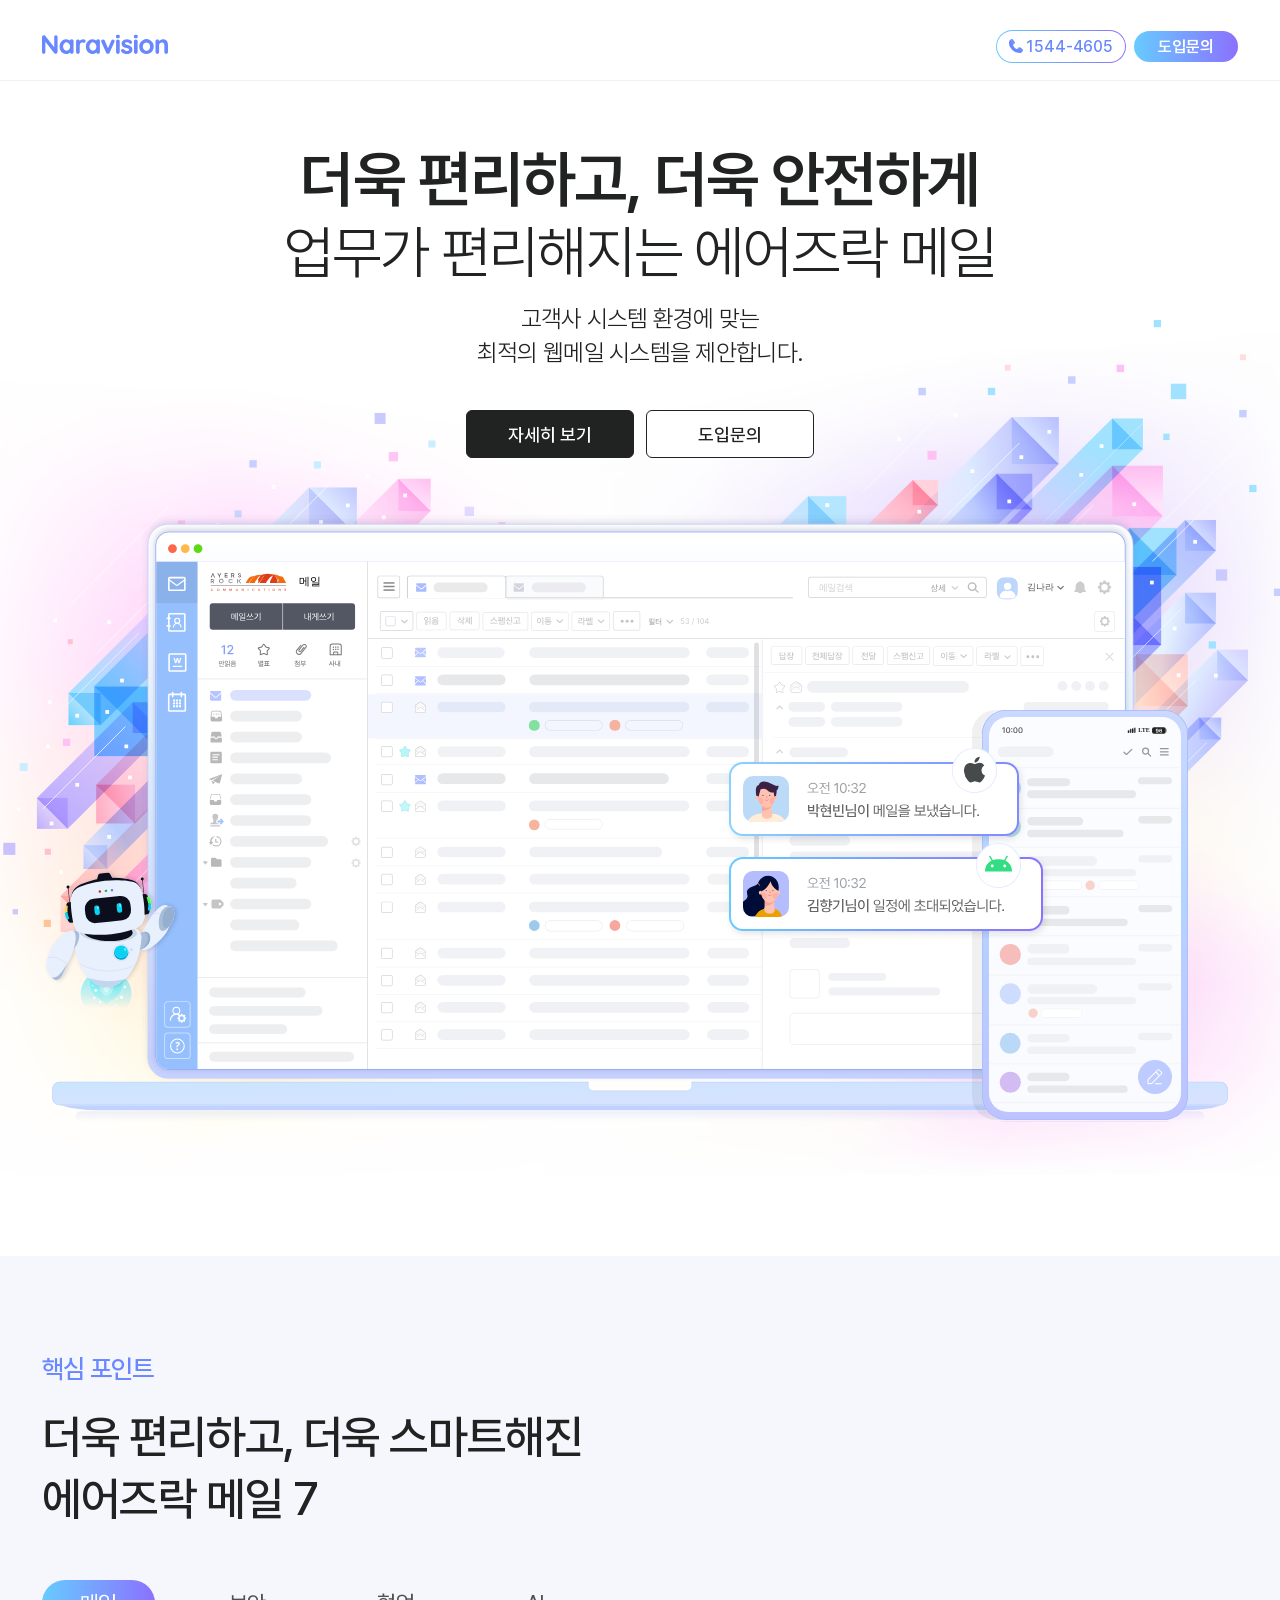
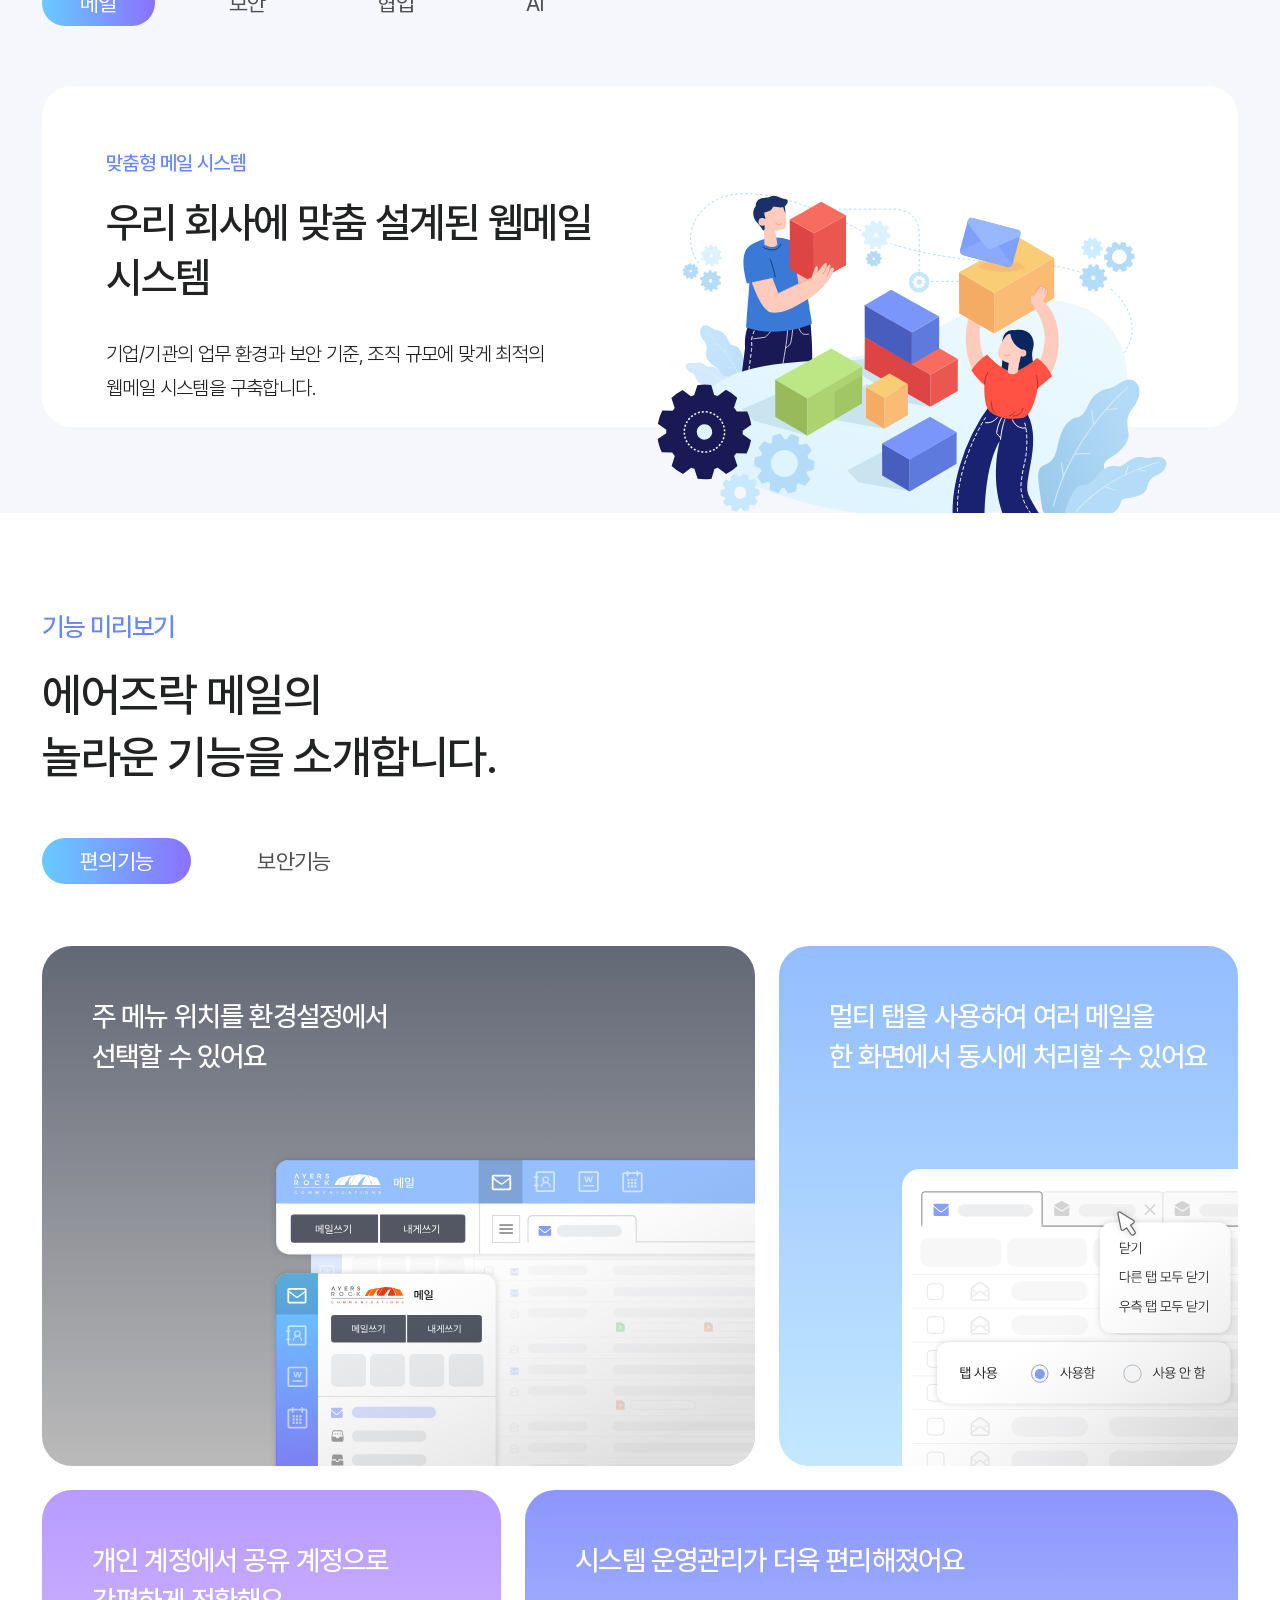
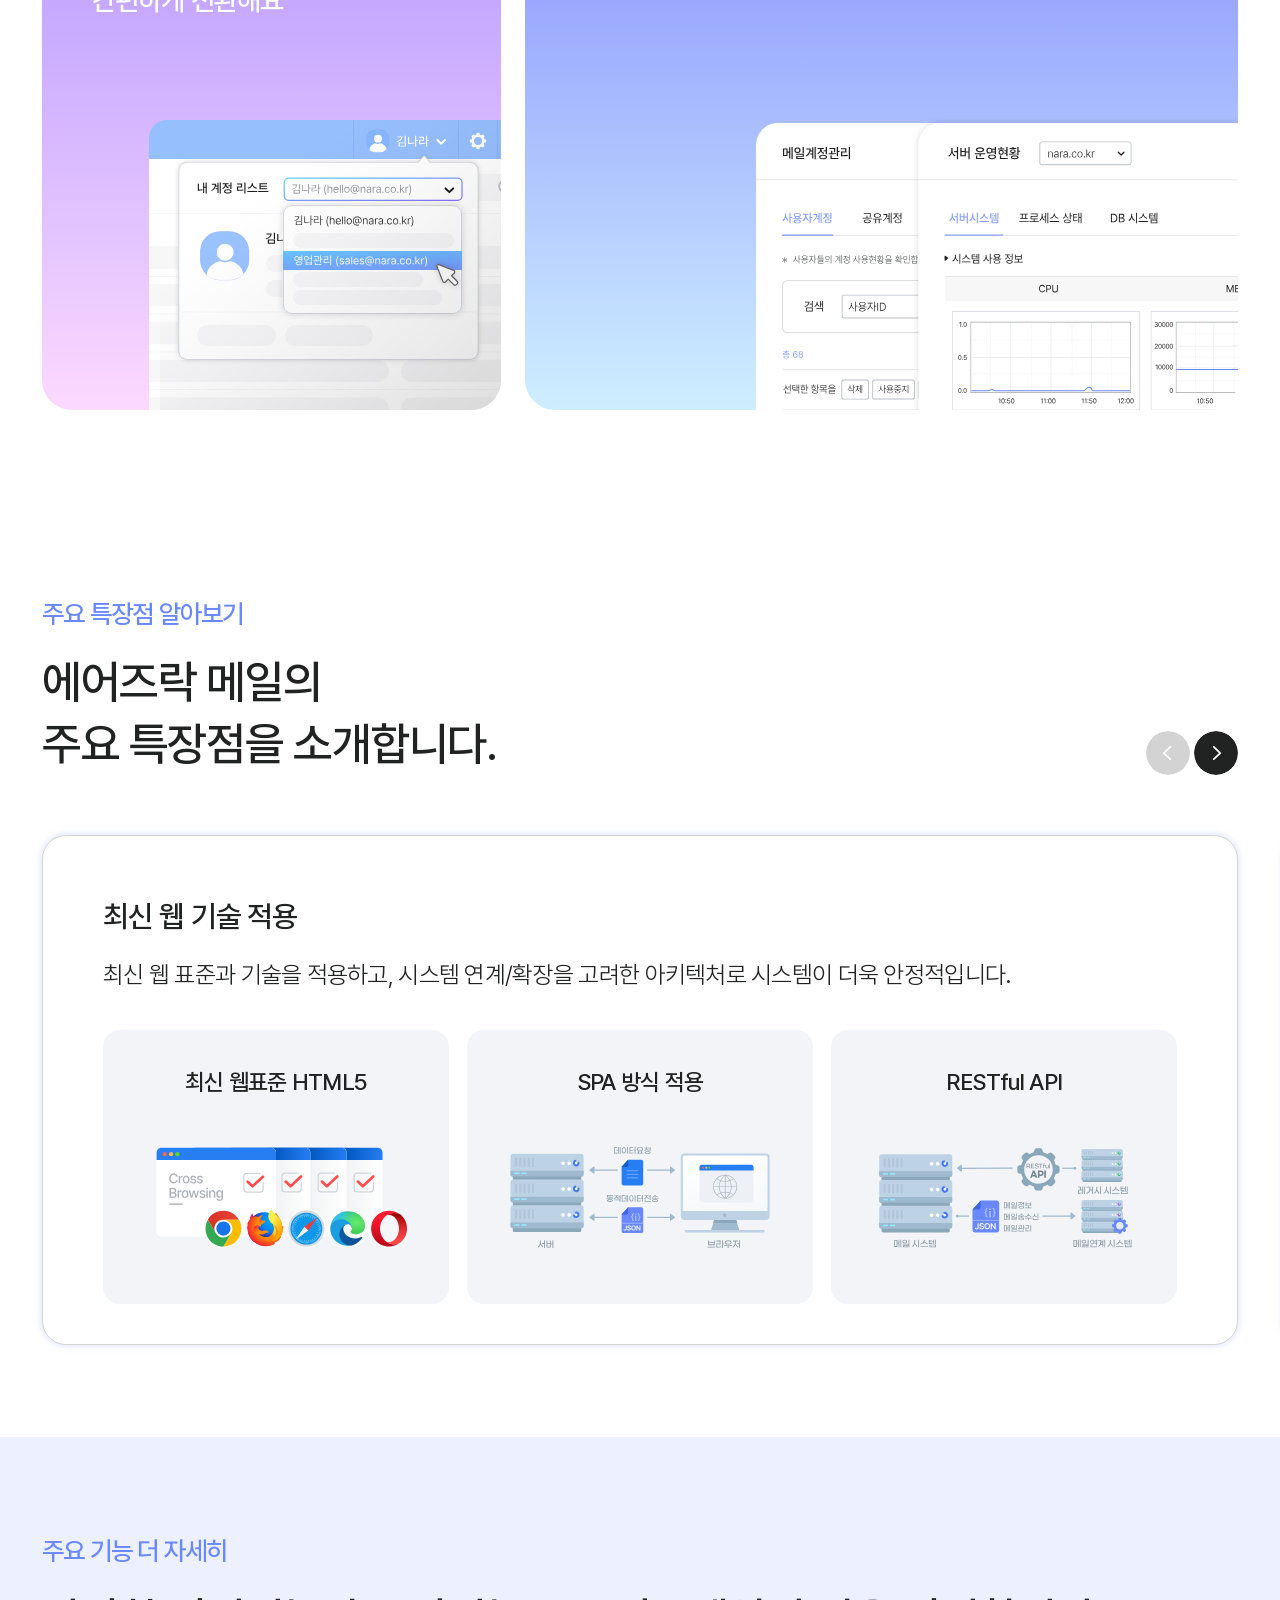
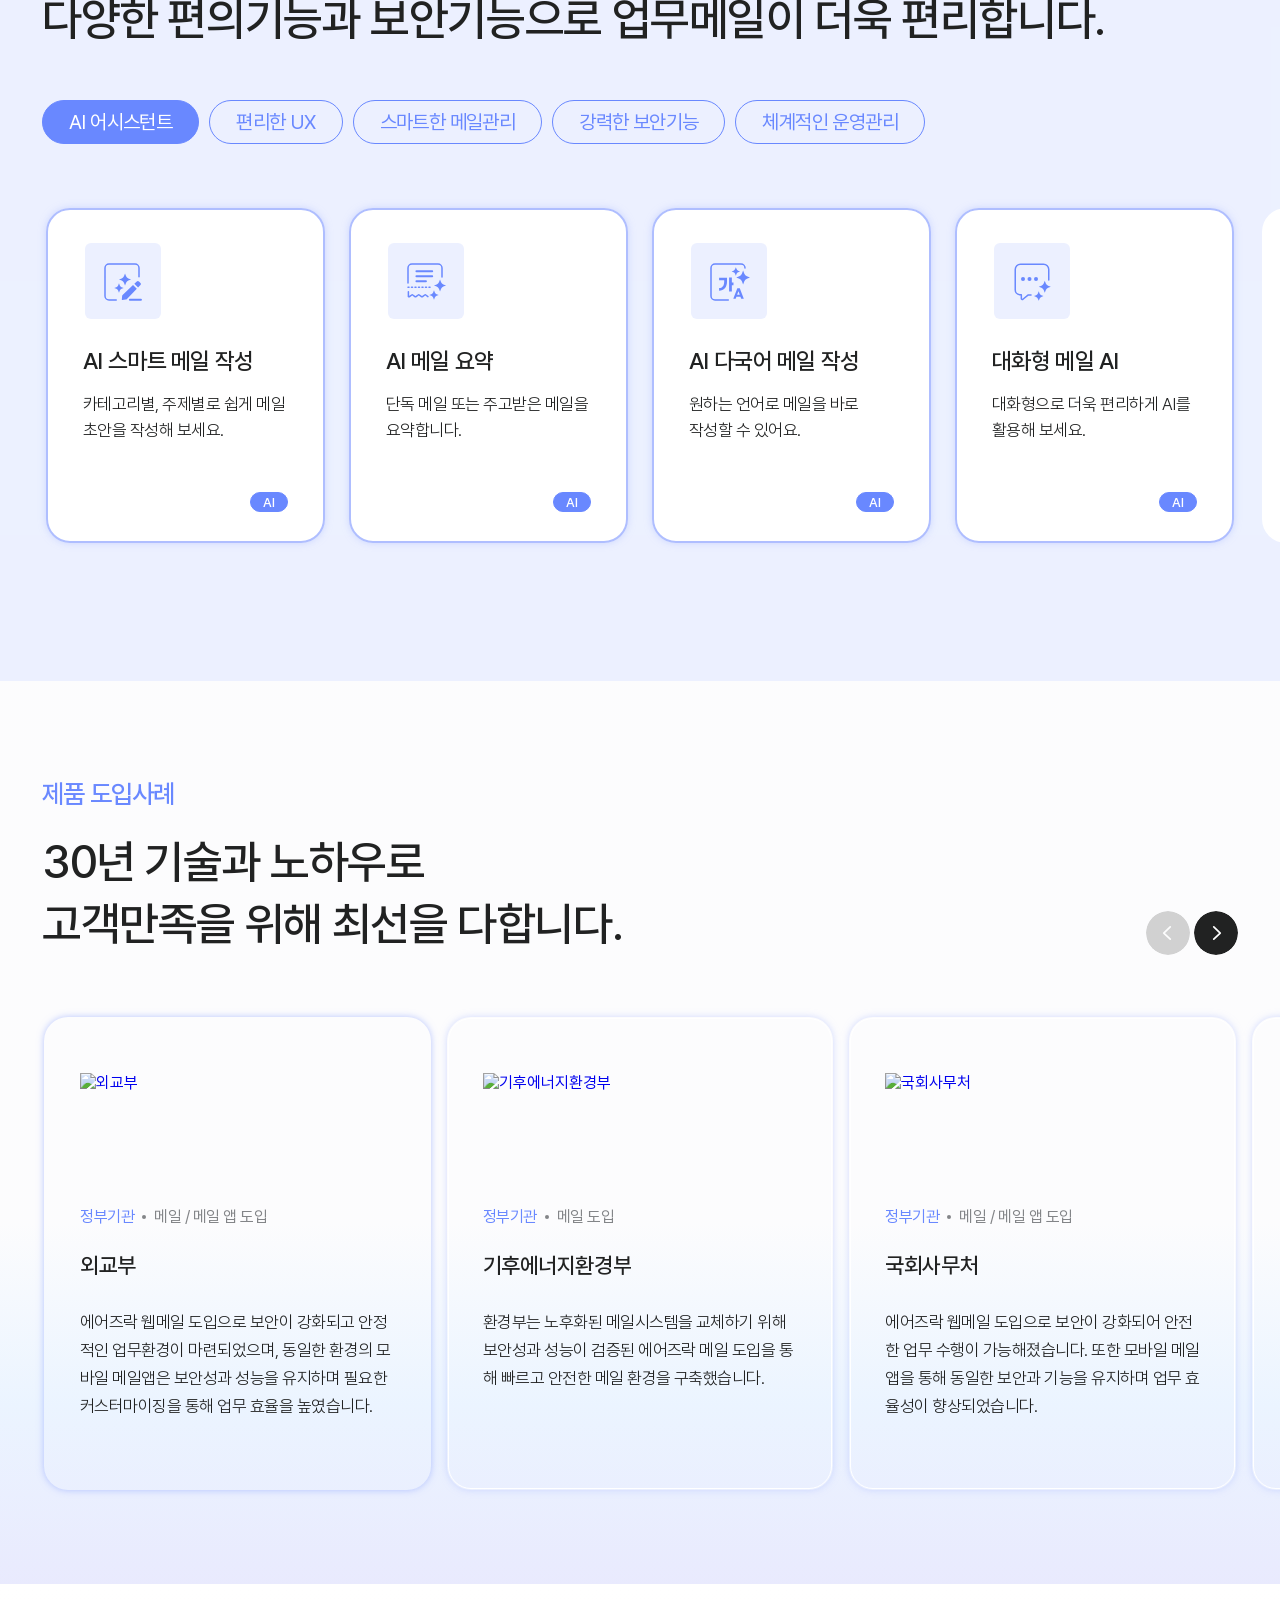
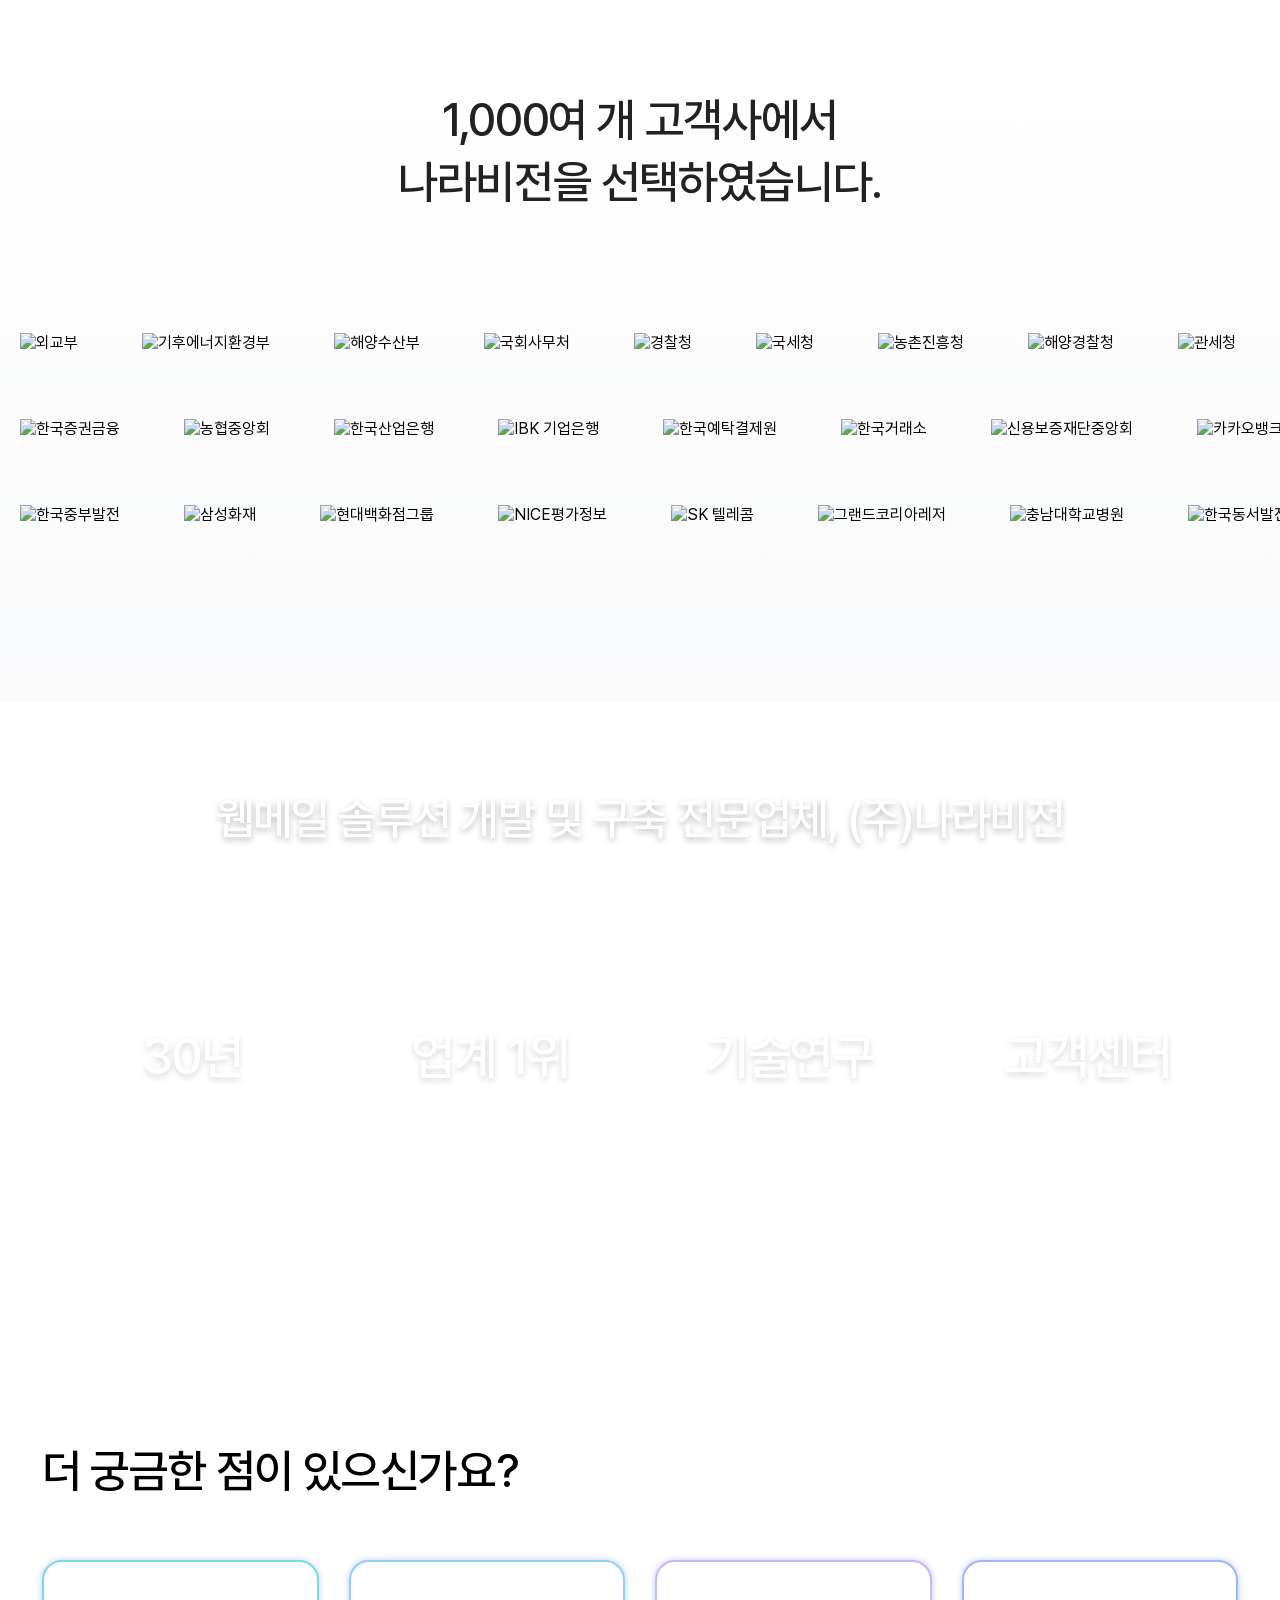
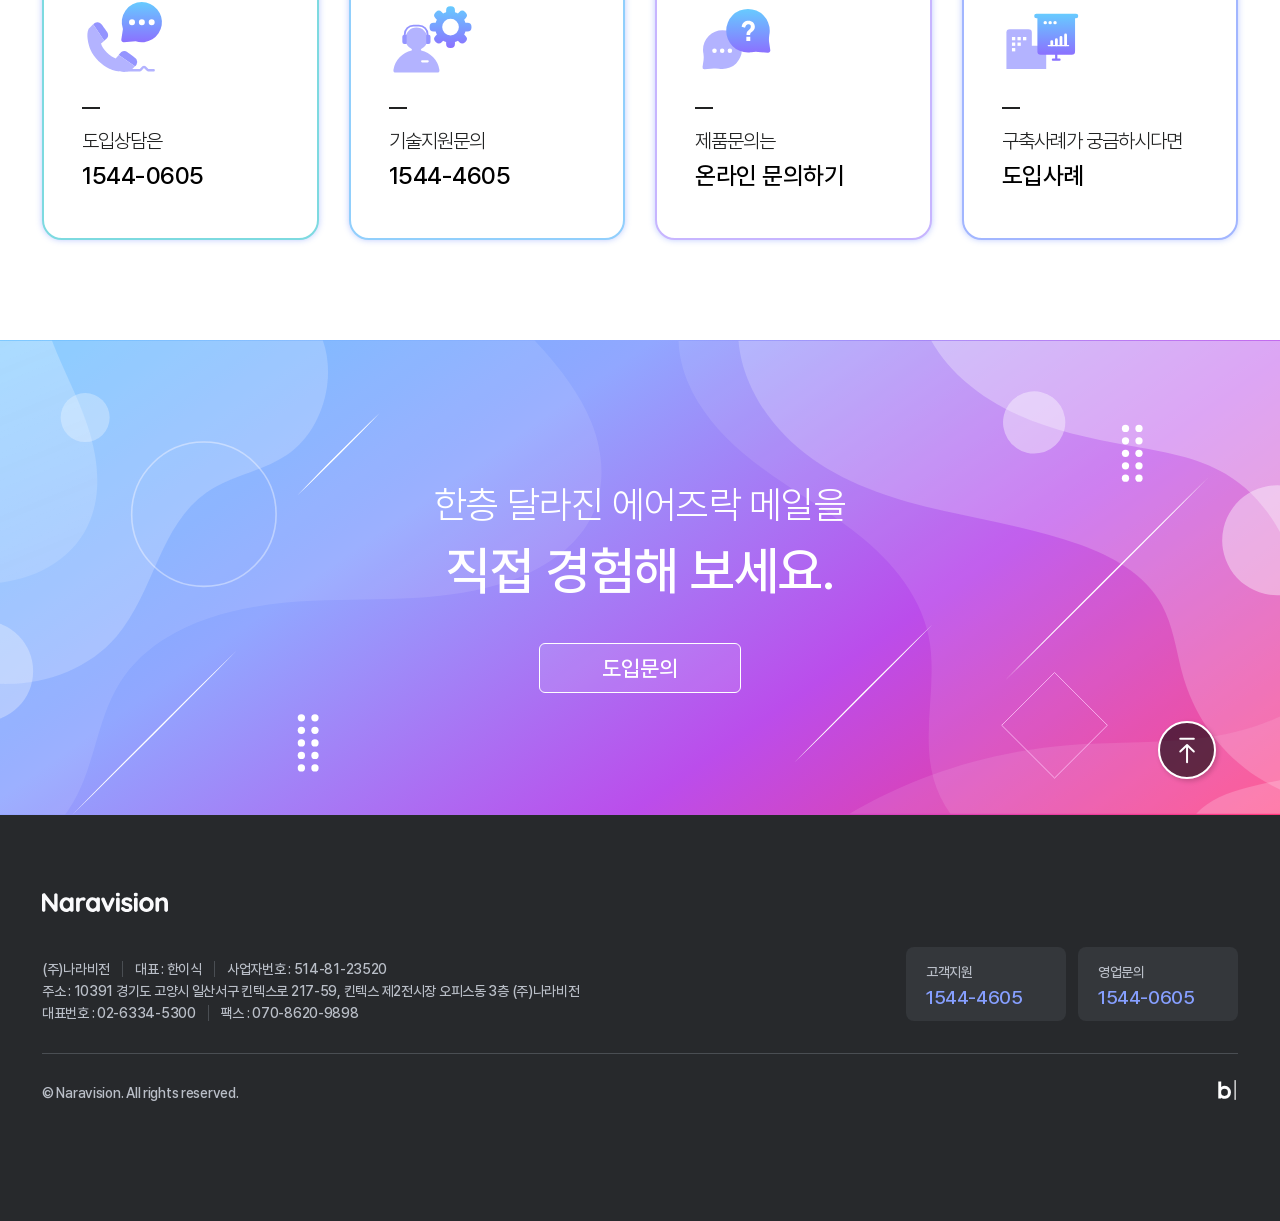
==== commit 9aaac925: "[homepage] 웹접근성 관련 수정" ====
--- a/index.html
+++ b/index.html
@@ -4,9 +4,9 @@
   <meta charset="UTF-8">
   <meta name="viewport" content="width=device-width, initial-scale=1.0">
   <title>웹메일 솔루션 전문기업, (주)나라비전</title>
-  <link rel="stylesheet" href="assets/js/lib/swiper-12.0.3/swiper-bundle.min.css">
-  <link rel="stylesheet" href="assets/css/style.css">
-  <link rel="stylesheet" href="assets/css/media.css">
+  <link rel="stylesheet" href="/assets/js/lib/swiper-12.0.3/swiper-bundle.min.css">
+  <link rel="stylesheet" href="/assets/css/style.css">
+  <link rel="stylesheet" href="/assets/css/media.css">
 </head>
 <body>
   <div class="container">
@@ -19,63 +19,63 @@
             <p>고객사 시스템 환경에 맞는<br>최적의 웹메일 시스템을 제안합니다.</p>
             <div>
               <a href="#previewContainer">자세히 보기</a>
-              <a href="inquiry/index.html">도입문의</a>
+              <a href="/inquiry/index.html">도입문의</a>
             </div>
           </div>
           <div class="visual_wrap">
             <div class="swiper">
               <div class="swiper-wrapper">
                 <div class="swiper-slide">
-                  <img src="assets/image/main/visual_pc1.svg" alt="메인 PC" class="visual_pc">
-                  <img src="assets/image/main/visual_mobile1.svg" alt="메인 MOBILE" class="visual_mobile fadeUp">
+                  <img src="/assets/image/main/visual_pc1.svg" alt="메인 PC" class="visual_pc">
+                  <img src="/assets/image/main/visual_mobile1.svg" alt="메인 MOBILE" class="visual_mobile fadeUp">
                   <div class="visual_float alarm1 fadeUp">
-                    <img src="assets/image/main/visual_alarm1.svg" alt="메인 알림">
+                    <img src="/assets/image/main/visual_alarm1.svg" alt="메인 알림">
                   </div>
                   <div class="visual_float alarm2 fadeUp">
-                    <img src="assets/image/main/visual_alarm2.svg" alt="메인 알림">
+                    <img src="/assets/image/main/visual_alarm2.svg" alt="메인 알림">
                   </div>
                   <div class="visual_float bot fadeIn">
-                    <img src="assets/image/main/bot.svg" alt="챗봇">
+                    <img src="/assets/image/main/bot.svg" alt="챗봇">
                   </div>
                 </div>
                 <div class="swiper-slide">
-                  <img src="assets/image/main/visual_pc2.svg" alt="메인 PC" class="visual_pc">
-                  <img src="assets/image/main/visual_mobile2.svg" alt="메인 MOBILE" class="visual_mobile fadeUp">
+                  <img src="/assets/image/main/visual_pc2.svg" alt="메인 PC" class="visual_pc">
+                  <img src="/assets/image/main/visual_mobile2.svg" alt="메인 MOBILE" class="visual_mobile fadeUp">
                   <div class="visual_float layer1 fadeIn">
-                    <img src="assets/image/main/visual_layer1.svg" alt="메인 주소록 레이어">
+                    <img src="/assets/image/main/visual_layer1.svg" alt="메인 주소록 레이어">
                   </div>
                   <div class="visual_float bot fadeIn">
-                    <img src="assets/image/main/bot.svg" alt="챗봇">
+                    <img src="/assets/image/main/bot.svg" alt="챗봇">
                   </div>
                 </div>
                 <div class="swiper-slide">
-                  <img src="assets/image/main/visual_pc3.svg" alt="메인 PC" class="visual_pc">
-                  <img src="assets/image/main/visual_mobile3.svg" alt="메인 MOBILE" class="visual_mobile fadeUp">
+                  <img src="/assets/image/main/visual_pc3.svg" alt="메인 PC" class="visual_pc">
+                  <img src="/assets/image/main/visual_mobile3.svg" alt="메인 MOBILE" class="visual_mobile fadeUp">
                   <div class="visual_float layer2 fadeIn">
-                    <img src="assets/image/main/visual_layer2.svg" alt="메인 드라이브 레이어">
+                    <img src="/assets/image/main/visual_layer2.svg" alt="메인 드라이브 레이어">
                   </div>
                   <div class="visual_float bot fadeIn">
-                    <img src="assets/image/main/bot.svg" alt="챗봇">
+                    <img src="/assets/image/main/bot.svg" alt="챗봇">
                   </div>
                 </div>
                 <div class="swiper-slide">
-                  <img src="assets/image/main/visual_pc4.svg" alt="메인 PC" class="visual_pc">
-                  <img src="assets/image/main/visual_mobile4.svg" alt="메인 MOBILE" class="visual_mobile fadeUp">
+                  <img src="/assets/image/main/visual_pc4.svg" alt="메인 PC" class="visual_pc">
+                  <img src="/assets/image/main/visual_mobile4.svg" alt="메인 MOBILE" class="visual_mobile fadeUp">
                   <div class="visual_float layer3 fadeIn">
-                    <img src="assets/image/main/visual_layer3.svg" alt="메인 캘린더 레이어">
+                    <img src="/assets/image/main/visual_layer3.svg" alt="메인 캘린더 레이어">
                   </div>
                   <div class="visual_float bot fadeIn">
-                    <img src="assets/image/main/bot.svg" alt="챗봇">
+                    <img src="/assets/image/main/bot.svg" alt="챗봇">
                   </div>
                 </div>
                 <div class="swiper-slide">
-                  <img src="assets/image/main/visual_pc5.svg" alt="메인 PC" class="visual_pc">
-                  <img src="assets/image/main/visual_mobile5.svg" alt="메인 MOBILE" class="visual_mobile fadeUp">
+                  <img src="/assets/image/main/visual_pc5.svg" alt="메인 PC" class="visual_pc">
+                  <img src="/assets/image/main/visual_mobile5.svg" alt="메인 MOBILE" class="visual_mobile fadeUp">
                   <div class="visual_float layer4 fadeIn">
-                    <img src="assets/image/main/visual_layer4.svg" alt="메인 게시판 레이어">
+                    <img src="/assets/image/main/visual_layer4.svg" alt="메인 게시판 레이어">
                   </div>
                   <div class="visual_float bot fadeIn">
-                    <img src="assets/image/main/bot.svg" alt="챗봇">
+                    <img src="/assets/image/main/bot.svg" alt="챗봇">
                   </div>
                 </div>
               </div>
@@ -88,15 +88,15 @@
           <p>핵심 포인트</p>
           <h1>더욱 편리하고, 더욱 스마트해진<br>에어즈락 메일 7</h1>
           <div>
-            <div class="point_tabs">
-              <a href="#" class="on">메일</a>
-              <a href="#">보안</a>
-              <a href="#">협업</a>
-              <a href="#">AI</a>
-            </div>
-          </div>
-        </div>
-        <div class="point_wrap">
+            <div class="point_tabs" role="tablist" aria-label="핵심 포인트">
+              <a href="#" class="on" role="tab" aria-selected="true" aria-controls="pointPanel">메일</a>
+              <a href="#" role="tab" aria-selected="false" aria-controls="pointPanel">보안</a>
+              <a href="#" role="tab" aria-selected="false" aria-controls="pointPanel">협업</a>
+              <a href="#" role="tab" aria-selected="false" aria-controls="pointPanel">AI</a>
+            </div>
+          </div>
+        </div>
+        <div class="point_wrap" id="pointPanel" role="tabpanel">
           <div class="swiper">
             <div class="swiper-wrapper">
               <div class="swiper-slide">
@@ -107,7 +107,7 @@
                   <a href="#" class="hidden">자세히 알아보기</a>
                 </div>
                 <div>
-                  <img src="assets/image/main/point_img1.svg" alt="맞춤형 메일 시스템">
+                  <img loading="lazy" decoding="async" src="/assets/image/main/point_img1.svg" alt="맞춤형 메일 시스템">
                 </div>
               </div>
               <div class="swiper-slide">
@@ -118,7 +118,7 @@
                   <a href="#" class="hidden">자세히 알아보기</a>
                 </div>
                 <div>
-                  <img src="assets/image/main/point_img2.svg" alt="최신 보안 기능">
+                  <img loading="lazy" decoding="async" src="/assets/image/main/point_img2.svg" alt="최신 보안 기능">
                 </div>
               </div>
               <div class="swiper-slide">
@@ -129,7 +129,7 @@
                   <a href="#" class="hidden">자세히 알아보기</a>
                 </div>
                 <div>
-                  <img src="assets/image/main/point_img3.svg" alt="업무 효율성 강화">
+                  <img loading="lazy" decoding="async" src="/assets/image/main/point_img3.svg" alt="업무 효율성 강화">
                 </div>
               </div>
               <div class="swiper-slide">
@@ -140,7 +140,7 @@
                   <a href="#" class="hidden">자세히 알아보기</a>
                 </div>
                 <div>
-                  <img src="assets/image/main/point_img4.svg" alt="AI 메일로 업무 생산성 향상">
+                  <img loading="lazy" decoding="async" src="/assets/image/main/point_img4.svg" alt="AI 메일로 업무 생산성 향상">
                 </div>
               </div>
             </div>
@@ -152,11 +152,11 @@
         <div class="inner">
           <p>기능 미리보기</p>
           <h1>에어즈락 메일의<br>놀라운 기능을 소개합니다.</h1>
-          <div class="preview_tabs">
-            <a href="#" class="on">편의기능</a>
-            <a href="#">보안기능</a>
-          </div>
-          <div class="preview_wrap">
+          <div class="preview_tabs" role="tablist" aria-label="기능 미리보기">
+            <a href="#" class="on" role="tab" aria-selected="true" aria-controls="previewPanel">편의기능</a>
+            <a href="#" role="tab" aria-selected="false" aria-controls="previewPanel">보안기능</a>
+          </div>
+          <div class="preview_wrap" id="previewPanel" role="tabpanel">
             <div class="swiper">
               <div class="swiper-wrapper">
                 <ul class="swiper-slide convenience on">
@@ -165,7 +165,7 @@
                       <h1>주 메뉴 위치를 환경설정에서<br>선택할 수 있어요</h1>
                     </div>
                     <div>
-                      <img src="assets/image/main/preview_img1.svg" alt="편의기능1">
+                      <img loading="lazy" decoding="async" src="/assets/image/main/preview_img1.svg" alt="편의기능1">
                     </div>
                   </li>
                   <li>
@@ -173,7 +173,7 @@
                       <h1>멀티 탭을 사용하여 여러 메일을<br>한 화면에서 동시에 처리할 수 있어요</h1>
                     </div>
                     <div>
-                      <img src="assets/image/main/preview_img2.svg" alt="편의기능2">
+                      <img loading="lazy" decoding="async" src="/assets/image/main/preview_img2.svg" alt="편의기능2">
                     </div>
                   </li>
                   <li>
@@ -181,7 +181,7 @@
                       <h1>개인 계정에서 공유 계정으로<br>간편하게 전환해요</h1>
                     </div>
                     <div>
-                      <img src="assets/image/main/preview_img3.svg" alt="편의기능3">
+                      <img loading="lazy" decoding="async" src="/assets/image/main/preview_img3.svg" alt="편의기능3">
                     </div>
                   </li>
                   <li>
@@ -189,7 +189,7 @@
                       <h1>시스템 운영관리가 더욱 편리해졌어요</h1>
                     </div>
                     <div>
-                      <img src="assets/image/main/preview_img4.svg" alt="편의기능4">
+                      <img loading="lazy" decoding="async" src="/assets/image/main/preview_img4.svg" alt="편의기능4">
                     </div>
                   </li>
                 </ul>
@@ -201,7 +201,7 @@
                       <span>- 발신자 도메인기반 이메일 인증<br>- SPF / DKIM / DMARC 적용<br>- 검역관리 및 DNS 캐시관리</span>
                     </div>
                     <div>
-                      <img src="assets/image/main/preview_img5.svg" alt="보안기능1">
+                      <img loading="lazy" decoding="async" src="/assets/image/main/preview_img5.svg" alt="보안기능1">
                     </div>
                   </li>
                   <li>
@@ -210,7 +210,7 @@
                       <p>내부정보 유출을 예방합니다.</p>
                     </div>
                     <div>
-                      <img src="assets/image/main/preview_img6.svg" alt="보안기능2">
+                      <img loading="lazy" decoding="async" src="/assets/image/main/preview_img6.svg" alt="보안기능2">
                     </div>
                   </li>
                   <li>
@@ -219,7 +219,7 @@
                       <p>메일 컨텐츠 제어로 메일을 통한 <br class="tablet">해킹 시도를 차단합니다.</p>
                     </div>
                     <div>
-                      <img src="assets/image/main/preview_img7.svg" alt="보안기능3">
+                      <img loading="lazy" decoding="async" src="/assets/image/main/preview_img7.svg" alt="보안기능3">
                     </div>
                   </li>
                 </ul>
@@ -236,8 +236,8 @@
           </div>
           <div>
             <div>
-              <button type="button" class="merit_prev"></button>
-              <button type="button" class="merit_next"></button>
+              <button type="button" class="merit_prev" aria-label="이전 특장점"></button>
+              <button type="button" class="merit_next" aria-label="다음 특장점"></button>
             </div>
           </div>
         </div>
@@ -250,15 +250,15 @@
                 <ul>
                   <li>
                     <p>최신 웹표준 HTML5</p>
-                    <img src="assets/image/main/merit_img1.svg" alt="특장점1-1">
+                    <img loading="lazy" decoding="async" src="/assets/image/main/merit_img1.svg" alt="특장점1-1">
                   </li>
                   <li class="mobile">
                     <p>SPA 방식 적용</p>
-                    <img src="assets/image/main/merit_img2.svg" alt="특장점1-2">
+                    <img loading="lazy" decoding="async" src="/assets/image/main/merit_img2.svg" alt="특장점1-2">
                   </li>
                   <li class="tablet">
                     <p>RESTful API</p>
-                    <img src="assets/image/main/merit_img3.svg" alt="특장점1-3">
+                    <img loading="lazy" decoding="async" src="/assets/image/main/merit_img3.svg" alt="특장점1-3">
                   </li>
                 </ul>
               </div>
@@ -267,8 +267,8 @@
                 <span>국가정보원 메일 보안지침을 완벽히 준수하고, 최신 보안사항을 관리합니다.</span>
                 <ul>
                   <li>
-                    <img src="assets/image/main/merit_img4.svg" alt="특장점2-1">
-                    <img src="assets/image/main/merit_img5.svg" class="mobile" alt="특장점2-2">
+                    <img loading="lazy" decoding="async" src="/assets/image/main/merit_img4.svg" alt="특장점2-1">
+                    <img loading="lazy" decoding="async" src="/assets/image/main/merit_img5.svg" class="mobile" alt="특장점2-2">
                   </li>
                 </ul>
               </div>
@@ -277,8 +277,8 @@
                 <span>나만을 위한 환경을 구성하고, 필요할 때 바로 사용하는 새로운 웹 유저 인터페이스</span>
                 <ul>
                   <li>
-                    <img src="assets/image/main/merit_img6.svg" alt="특장점3-1">
-                    <img src="assets/image/main/merit_img7.svg" class="mobile" alt="특장점3-2">
+                    <img loading="lazy" decoding="async" src="/assets/image/main/merit_img6.svg" alt="특장점3-1">
+                    <img loading="lazy" decoding="async" src="/assets/image/main/merit_img7.svg" class="mobile" alt="특장점3-2">
                   </li>
                 </ul>
               </div>
@@ -292,16 +292,16 @@
           <p>주요 기능 더 자세히</p>
           <h1>다양한 편의기능과 보안기능으로 업무메일이 더욱 편리합니다.</h1>
           <div>
-            <div class="feature_tabs">
-              <a href="#" class="on">AI 어시스턴트</a>
-              <a href="#">편리한 UX</a>
-              <a href="#">스마트한 메일관리</a>
-              <a href="#">강력한 보안기능</a>
-              <a href="#">체계적인 운영관리</a>
-            </div>
-          </div>
-        </div>
-        <div class="feature_wrap">
+            <div class="feature_tabs" role="tablist" aria-label="주요 기능 분류">
+              <a href="#" class="on" role="tab" aria-selected="true" aria-controls="featurePanel">AI 어시스턴트</a>
+              <a href="#" role="tab" aria-selected="false" aria-controls="featurePanel">편리한 UX</a>
+              <a href="#" role="tab" aria-selected="false" aria-controls="featurePanel">스마트한 메일관리</a>
+              <a href="#" role="tab" aria-selected="false" aria-controls="featurePanel">강력한 보안기능</a>
+              <a href="#" role="tab" aria-selected="false" aria-controls="featurePanel">체계적인 운영관리</a>
+            </div>
+          </div>
+        </div>
+        <div class="feature_wrap" id="featurePanel" role="tabpanel">
           <div class="swiper">
             <div class="swiper-wrapper">
               <div class="swiper-slide">
@@ -526,8 +526,8 @@
           </div>
           <div>
             <div>
-              <button type="button" class="report_prev"></button>
-              <button type="button" class="report_next"></button>
+              <button type="button" class="report_prev" aria-label="이전 도입사례"></button>
+              <button type="button" class="report_next" aria-label="다음 도입사례"></button>
             </div>
           </div>
         </div>
@@ -536,7 +536,7 @@
             <div class="swiper-wrapper">
               <a href="javascript:void(0)" class="swiper-slide">
                 <div>
-                  <img src="assets/image/logo/public_외교부.svg" alt="외교부">
+                  <img loading="lazy" decoding="async" src="/assets/image/logo/public_외교부.svg" alt="외교부">
                 </div>
                 <div>
                   <div>
@@ -552,7 +552,7 @@
               </a>
               <a href="javascript:void(0)" class="swiper-slide">
                 <div>
-                  <img src="assets/image/logo/public_기후에너지환경부.svg" alt="기후에너지환경부">
+                  <img loading="lazy" decoding="async" src="/assets/image/logo/public_기후에너지환경부.svg" alt="기후에너지환경부">
                 </div>
                 <div>
                   <div>
@@ -568,7 +568,7 @@
               </a>
               <a href="javascript:void(0)" class="swiper-slide">
                 <div>
-                  <img src="assets/image/logo/public_국회사무처.svg" alt="국회사무처">
+                  <img loading="lazy" decoding="async" src="/assets/image/logo/public_국회사무처.svg" alt="국회사무처">
                 </div>
                 <div>
                   <div>
@@ -584,7 +584,7 @@
               </a>
               <a href="javascript:void(0)" class="swiper-slide">
                 <div>
-                  <img src="assets/image/logo/public_경찰청.svg" alt="경찰청">
+                  <img loading="lazy" decoding="async" src="/assets/image/logo/public_경찰청.svg" alt="경찰청">
                 </div>
                 <div>
                   <div>
@@ -600,7 +600,7 @@
               </a>
               <a href="javascript:void(0)" class="swiper-slide">
                 <div>
-                  <img src="assets/image/logo/public_국세청.svg" alt="국세청">
+                  <img loading="lazy" decoding="async" src="/assets/image/logo/public_국세청.svg" alt="국세청">
                 </div>
                 <div>
                   <div>
@@ -616,7 +616,7 @@
               </a>
               <a href="javascript:void(0)" class="swiper-slide">
                 <div>
-                  <img src="assets/image/logo/public_농촌진흥청.svg" alt="농촌진흥청">
+                  <img loading="lazy" decoding="async" src="/assets/image/logo/public_농촌진흥청.svg" alt="농촌진흥청">
                 </div>
                 <div>
                   <div>
@@ -632,7 +632,7 @@
               </a>
               <a href="javascript:void(0)" class="swiper-slide">
                 <div>
-                  <img src="assets/image/logo/public_국방부.svg" alt="대한민국 국방부">
+                  <img loading="lazy" decoding="async" src="/assets/image/logo/public_국방부.svg" alt="대한민국 국방부">
                 </div>
                 <div>
                   <div>
@@ -648,7 +648,7 @@
               </a>
               <a href="javascript:void(0)" class="swiper-slide">
                 <div>
-                  <img src="assets/image/logo/public_한국국방연구원-1.svg" alt="국방과학연구소">
+                  <img loading="lazy" decoding="async" src="/assets/image/logo/public_한국국방연구원-1.svg" alt="국방과학연구소">
                 </div>
                 <div>
                   <div>
@@ -664,7 +664,7 @@
               </a>
               <a href="javascript:void(0)" class="swiper-slide">
                 <div>
-                  <img src="assets/image/logo/public_해군.svg" alt="대한민국해군">
+                  <img loading="lazy" decoding="async" src="/assets/image/logo/public_해군.svg" alt="대한민국해군">
                 </div>
                 <div>
                   <div>
@@ -680,7 +680,7 @@
               </a>
               <a href="javascript:void(0)" class="swiper-slide">
                 <div>
-                  <img src="assets/image/logo/public_육군.svg" alt="대한민국육군">
+                  <img loading="lazy" decoding="async" src="/assets/image/logo/public_육군.svg" alt="대한민국육군">
                 </div>
                 <div>
                   <div>
@@ -696,7 +696,7 @@
               </a>
               <a href="javascript:void(0)" class="swiper-slide">
                 <div>
-                  <img src="assets/image/logo/public_공군.svg" alt="대한민국공군">
+                  <img loading="lazy" decoding="async" src="/assets/image/logo/public_공군.svg" alt="대한민국공군">
                 </div>
                 <div>
                   <div>
@@ -712,7 +712,7 @@
               </a>
               <a href="javascript:void(0)" class="swiper-slide">
                 <div>
-                  <img src="assets/image/logo/public_한국원자력연구원.svg" alt="한국원자력연구원">
+                  <img loading="lazy" decoding="async" src="/assets/image/logo/public_한국원자력연구원.svg" alt="한국원자력연구원">
                 </div>
                 <div>
                   <div>
@@ -728,7 +728,7 @@
               </a>
               <a href="javascript:void(0)" class="swiper-slide">
                 <div>
-                  <img src="assets/image/logo/public_한국가스공사.svg" alt="한국가스공사">
+                  <img loading="lazy" decoding="async" src="/assets/image/logo/public_한국가스공사.svg" alt="한국가스공사">
                 </div>
                 <div>
                   <div>
@@ -744,7 +744,7 @@
               </a>
               <a href="javascript:void(0)" class="swiper-slide">
                 <div>
-                  <img src="assets/image/logo/public_한국석유공사.svg" alt="한국석유공사">
+                  <img loading="lazy" decoding="async" src="/assets/image/logo/public_한국석유공사.svg" alt="한국석유공사">
                 </div>
                 <div>
                   <div>
@@ -760,7 +760,7 @@
               </a>
               <a href="javascript:void(0)" class="swiper-slide">
                 <div>
-                  <img src="assets/image/logo/public_한국지역정보개발원.svg" alt="지역정보개발원">
+                  <img loading="lazy" decoding="async" src="/assets/image/logo/public_한국지역정보개발원.svg" alt="지역정보개발원">
                 </div>
                 <div>
                   <div>
@@ -776,7 +776,7 @@
               </a>
               <a href="javascript:void(0)" class="swiper-slide">
                 <div>
-                  <img src="assets/image/logo/public_중소벤처기업진흥공단.svg" alt="중소벤처기업진흥공단">
+                  <img loading="lazy" decoding="async" src="/assets/image/logo/public_중소벤처기업진흥공단.svg" alt="중소벤처기업진흥공단">
                 </div>
                 <div>
                   <div>
@@ -792,7 +792,7 @@
               </a>
               <a href="javascript:void(0)" class="swiper-slide">
                 <div>
-                  <img src="assets/image/logo/public_한국무역협회.svg" alt="한국무역협회">
+                  <img loading="lazy" decoding="async" src="/assets/image/logo/public_한국무역협회.svg" alt="한국무역협회">
                 </div>
                 <div>
                   <div>
@@ -808,7 +808,7 @@
               </a>
               <a href="javascript:void(0)" class="swiper-slide">
                 <div>
-                  <img src="assets/image/logo/public_한국가스안전공사.svg" alt="한국가스안전공사">
+                  <img loading="lazy" decoding="async" src="/assets/image/logo/public_한국가스안전공사.svg" alt="한국가스안전공사">
                 </div>
                 <div>
                   <div>
@@ -824,7 +824,7 @@
               </a>
               <a href="javascript:void(0)" class="swiper-slide">
                 <div>
-                  <img src="assets/image/logo/finance_농협중앙회.svg" alt="농협중앙회">
+                  <img loading="lazy" decoding="async" src="/assets/image/logo/finance_농협중앙회.svg" alt="농협중앙회">
                 </div>
                 <div>
                   <div>
@@ -840,7 +840,7 @@
               </a>
               <a href="javascript:void(0)" class="swiper-slide">
                 <div>
-                  <img src="assets/image/logo/finance_KDB한국산업은행.svg" alt="한국산업은행">
+                  <img loading="lazy" decoding="async" src="/assets/image/logo/finance_KDB한국산업은행.svg" alt="한국산업은행">
                 </div>
                 <div>
                   <div>
@@ -856,7 +856,7 @@
               </a>
               <a href="javascript:void(0)" class="swiper-slide">
                 <div>
-                  <img src="assets/image/logo/finance_기업은행.svg" alt="IBK기업은행">
+                  <img loading="lazy" decoding="async" src="/assets/image/logo/finance_기업은행.svg" alt="IBK기업은행">
                 </div>
                 <div>
                   <div>
@@ -872,7 +872,7 @@
               </a>
               <a href="javascript:void(0)" class="swiper-slide">
                 <div>
-                  <img src="assets/image/logo/finance_KRX한국거래소.svg" alt="한국거래소">
+                  <img loading="lazy" decoding="async" src="/assets/image/logo/finance_KRX한국거래소.svg" alt="한국거래소">
                 </div>
                 <div>
                   <div>
@@ -888,7 +888,7 @@
               </a>
               <a href="javascript:void(0)" class="swiper-slide">
                 <div>
-                  <img src="assets/image/logo/finance_한국증권금융.svg" alt="한국증권금융">
+                  <img loading="lazy" decoding="async" src="/assets/image/logo/finance_한국증권금융.svg" alt="한국증권금융">
                 </div>
                 <div>
                   <div>
@@ -904,7 +904,7 @@
               </a>
               <a href="javascript:void(0)" class="swiper-slide">
                 <div>
-                  <img src="assets/image/logo/finance_카카오뱅크.svg" alt="카카오뱅크">
+                  <img loading="lazy" decoding="async" src="/assets/image/logo/finance_카카오뱅크.svg" alt="카카오뱅크">
                 </div>
                 <div>
                   <div>
@@ -931,142 +931,142 @@
           <div class="marquee_wrap">
             <div class="marquee">
               <div class="marquee_track">
-                <div><img src="assets/image/logo/public_외교부.svg" alt="외교부"></div>
-                <div><img src="assets/image/logo/public_기후에너지환경부.svg" alt="기후에너지환경부"></div>
-                <div><img src="assets/image/logo/public_해양수산부.svg" alt="해양수산부"></div>
-                <div><img src="assets/image/logo/public_국회사무처.svg" alt="국회사무처"></div>
-                <div><img src="assets/image/logo/public_경찰청.svg" alt="경찰청"></div>
-                <div><img src="assets/image/logo/public_국세청.svg" alt="국세청"></div>
-                <div><img src="assets/image/logo/public_농촌진흥청.svg" alt="농촌진흥청"></div>
-                <div><img src="assets/image/logo/public_해양경찰청.svg" alt="해양경찰청"></div>
-                <div><img src="assets/image/logo/public_관세청.svg" alt="관세청"></div>
+                <div><img loading="lazy" decoding="async" src="/assets/image/logo/public_외교부.svg" alt="외교부"></div>
+                <div><img loading="lazy" decoding="async" src="/assets/image/logo/public_기후에너지환경부.svg" alt="기후에너지환경부"></div>
+                <div><img loading="lazy" decoding="async" src="/assets/image/logo/public_해양수산부.svg" alt="해양수산부"></div>
+                <div><img loading="lazy" decoding="async" src="/assets/image/logo/public_국회사무처.svg" alt="국회사무처"></div>
+                <div><img loading="lazy" decoding="async" src="/assets/image/logo/public_경찰청.svg" alt="경찰청"></div>
+                <div><img loading="lazy" decoding="async" src="/assets/image/logo/public_국세청.svg" alt="국세청"></div>
+                <div><img loading="lazy" decoding="async" src="/assets/image/logo/public_농촌진흥청.svg" alt="농촌진흥청"></div>
+                <div><img loading="lazy" decoding="async" src="/assets/image/logo/public_해양경찰청.svg" alt="해양경찰청"></div>
+                <div><img loading="lazy" decoding="async" src="/assets/image/logo/public_관세청.svg" alt="관세청"></div>
 
-                <div><img src="assets/image/logo/public_부산진해경제자유구역청.svg" alt="부산진해경제자유구역청"></div>
-                <div><img src="assets/image/logo/public_1369자원봉사포털.svg" alt="자원봉사포털"></div>
-                <div><img src="assets/image/logo/public_고향사랑e음.svg" alt="고향사랑이음"></div>
-                <div><img src="assets/image/logo/public_건축행정시스템.svg" alt="세움터"></div>
-                <div><img src="assets/image/logo/public_국립국제교육원.svg" alt="국립국제교육원"></div>
-                <div><img src="assets/image/logo/public_코이카 한국국제협력단.svg" alt="한국국제협력단"></div>
-                <div><img src="assets/image/logo/public_원자력안전위원회.svg" alt="원자력안전위원회"></div>
-                <div><img src="assets/image/logo/public_국방부.svg" alt="대한민국 국방부"></div>
-                <div><img src="assets/image/logo/public_한국국방연구원.svg" alt="국방과학연구소"></div>
-                <div><img src="assets/image/logo/public_해군.svg" alt="대한민국 해군"></div>
+                <div><img loading="lazy" decoding="async" src="/assets/image/logo/public_부산진해경제자유구역청.svg" alt="부산진해경제자유구역청"></div>
+                <div><img loading="lazy" decoding="async" src="/assets/image/logo/public_1369자원봉사포털.svg" alt="자원봉사포털"></div>
+                <div><img loading="lazy" decoding="async" src="/assets/image/logo/public_고향사랑e음.svg" alt="고향사랑이음"></div>
+                <div><img loading="lazy" decoding="async" src="/assets/image/logo/public_건축행정시스템.svg" alt="세움터"></div>
+                <div><img loading="lazy" decoding="async" src="/assets/image/logo/public_국립국제교육원.svg" alt="국립국제교육원"></div>
+                <div><img loading="lazy" decoding="async" src="/assets/image/logo/public_코이카 한국국제협력단.svg" alt="한국국제협력단"></div>
+                <div><img loading="lazy" decoding="async" src="/assets/image/logo/public_원자력안전위원회.svg" alt="원자력안전위원회"></div>
+                <div><img loading="lazy" decoding="async" src="/assets/image/logo/public_국방부.svg" alt="대한민국 국방부"></div>
+                <div><img loading="lazy" decoding="async" src="/assets/image/logo/public_한국국방연구원.svg" alt="국방과학연구소"></div>
+                <div><img loading="lazy" decoding="async" src="/assets/image/logo/public_해군.svg" alt="대한민국 해군"></div>
 
-                <div><img src="assets/image/logo/public_육군.svg" alt="대한민국 육군"></div>
-                <div><img src="assets/image/logo/public_공군.svg" alt="대한민국 공군"></div>
-                <div><img src="assets/image/logo/public_국방기술품질원.svg" alt="국방기술품질원"></div>
-                <div><img src="assets/image/logo/public_농림축산식품부.svg" alt="농림축산식품부"></div>
-                <div><img src="assets/image/logo/public_합동참모본부.svg" alt="합동참모본부"></div>
-                <div><img src="assets/image/logo/public_한국원자력연구원.svg" alt="한국원자력연구원"></div>
-                <div><img src="assets/image/logo/public_국군방첩사령부.svg" alt="국군방첩사령부"></div>
-                <div><img src="assets/image/logo/public_한국국방연구원-1.svg" alt="한국국방연구원"></div>
-                <div><img src="assets/image/logo/public_사이버작전사령부.svg" alt="사이버작전사령부"></div>
-                <div><img src="assets/image/logo/public_군인공제회.svg" alt="군인공제회"></div>
+                <div><img loading="lazy" decoding="async" src="/assets/image/logo/public_육군.svg" alt="대한민국 육군"></div>
+                <div><img loading="lazy" decoding="async" src="/assets/image/logo/public_공군.svg" alt="대한민국 공군"></div>
+                <div><img loading="lazy" decoding="async" src="/assets/image/logo/public_국방기술품질원.svg" alt="국방기술품질원"></div>
+                <div><img loading="lazy" decoding="async" src="/assets/image/logo/public_농림축산식품부.svg" alt="농림축산식품부"></div>
+                <div><img loading="lazy" decoding="async" src="/assets/image/logo/public_합동참모본부.svg" alt="합동참모본부"></div>
+                <div><img loading="lazy" decoding="async" src="/assets/image/logo/public_한국원자력연구원.svg" alt="한국원자력연구원"></div>
+                <div><img loading="lazy" decoding="async" src="/assets/image/logo/public_국군방첩사령부.svg" alt="국군방첩사령부"></div>
+                <div><img loading="lazy" decoding="async" src="/assets/image/logo/public_한국국방연구원-1.svg" alt="한국국방연구원"></div>
+                <div><img loading="lazy" decoding="async" src="/assets/image/logo/public_사이버작전사령부.svg" alt="사이버작전사령부"></div>
+                <div><img loading="lazy" decoding="async" src="/assets/image/logo/public_군인공제회.svg" alt="군인공제회"></div>
 
-                <div><img src="assets/image/logo/public_해병대.svg" alt="대한민국 해병대"></div>
-                <div><img src="assets/image/logo/public_국방홍보원.svg" alt="국방홍보원"></div>
-                <div><img src="assets/image/logo/public_합동군사대학교.svg" alt="합동군사대학교"></div>
-                <div><img src="assets/image/logo/public_국가보안기술연구소.svg" alt="국가보안기술연구소"></div>
-                <div><img src="assets/image/logo/public_한국가스공사.svg" alt="한국가스공사"></div>
-                <div><img src="assets/image/logo/public_한국석유공사.svg" alt="한국석유공사"></div>
-                <div><img src="assets/image/logo/public_한국지역정보개발원.svg" alt="한국지역정보개발원"></div>
-                <div><img src="assets/image/logo/public_중소벤처기업진흥공단.svg" alt="중소벤처기업진흥공단"></div>
-                <div><img src="assets/image/logo/public_국민체육진흥공단.svg" alt="국민체육진흥공단"></div>
-                <div><img src="assets/image/logo/public_한국무역협회.svg" alt="한국무역협회"></div>
+                <div><img loading="lazy" decoding="async" src="/assets/image/logo/public_해병대.svg" alt="대한민국 해병대"></div>
+                <div><img loading="lazy" decoding="async" src="/assets/image/logo/public_국방홍보원.svg" alt="국방홍보원"></div>
+                <div><img loading="lazy" decoding="async" src="/assets/image/logo/public_합동군사대학교.svg" alt="합동군사대학교"></div>
+                <div><img loading="lazy" decoding="async" src="/assets/image/logo/public_국가보안기술연구소.svg" alt="국가보안기술연구소"></div>
+                <div><img loading="lazy" decoding="async" src="/assets/image/logo/public_한국가스공사.svg" alt="한국가스공사"></div>
+                <div><img loading="lazy" decoding="async" src="/assets/image/logo/public_한국석유공사.svg" alt="한국석유공사"></div>
+                <div><img loading="lazy" decoding="async" src="/assets/image/logo/public_한국지역정보개발원.svg" alt="한국지역정보개발원"></div>
+                <div><img loading="lazy" decoding="async" src="/assets/image/logo/public_중소벤처기업진흥공단.svg" alt="중소벤처기업진흥공단"></div>
+                <div><img loading="lazy" decoding="async" src="/assets/image/logo/public_국민체육진흥공단.svg" alt="국민체육진흥공단"></div>
+                <div><img loading="lazy" decoding="async" src="/assets/image/logo/public_한국무역협회.svg" alt="한국무역협회"></div>
               </div>
             </div>
             <div class="marquee reverse">
               <div class="marquee_track">
-                <div><img src="assets/image/logo/finance_한국증권금융.svg" alt="한국증권금융"></div>
-                <div><img src="assets/image/logo/finance_농협중앙회.svg" alt="농협중앙회"></div>
-                <div><img src="assets/image/logo/finance_KDB한국산업은행.svg" alt="한국산업은행"></div>
-                <div><img src="assets/image/logo/finance_기업은행.svg" alt="IBK 기업은행"></div>
-                <div><img src="assets/image/logo/finance_한국예탁결제원.svg" alt="한국예탁결제원"></div>
-                <div><img src="assets/image/logo/finance_KRX한국거래소.svg" alt="한국거래소"></div>
-                <div><img src="assets/image/logo/finance_신용보증재단중앙회.svg" alt="신용보증재단중앙회"></div>
-                <div><img src="assets/image/logo/finance_카카오뱅크.svg" alt="카카오뱅크"></div>
-                <div><img src="assets/image/logo/finance_금융결제원.svg" alt="금융결제원"></div>
-                <div><img src="assets/image/logo/finance_ KB증권.svg" alt="KB증권"></div>
+                <div><img loading="lazy" decoding="async" src="/assets/image/logo/finance_한국증권금융.svg" alt="한국증권금융"></div>
+                <div><img loading="lazy" decoding="async" src="/assets/image/logo/finance_농협중앙회.svg" alt="농협중앙회"></div>
+                <div><img loading="lazy" decoding="async" src="/assets/image/logo/finance_KDB한국산업은행.svg" alt="한국산업은행"></div>
+                <div><img loading="lazy" decoding="async" src="/assets/image/logo/finance_기업은행.svg" alt="IBK 기업은행"></div>
+                <div><img loading="lazy" decoding="async" src="/assets/image/logo/finance_한국예탁결제원.svg" alt="한국예탁결제원"></div>
+                <div><img loading="lazy" decoding="async" src="/assets/image/logo/finance_KRX한국거래소.svg" alt="한국거래소"></div>
+                <div><img loading="lazy" decoding="async" src="/assets/image/logo/finance_신용보증재단중앙회.svg" alt="신용보증재단중앙회"></div>
+                <div><img loading="lazy" decoding="async" src="/assets/image/logo/finance_카카오뱅크.svg" alt="카카오뱅크"></div>
+                <div><img loading="lazy" decoding="async" src="/assets/image/logo/finance_금융결제원.svg" alt="금융결제원"></div>
+                <div><img loading="lazy" decoding="async" src="/assets/image/logo/finance_ KB증권.svg" alt="KB증권"></div>
 
-                <div><img src="assets/image/logo/finance_금융보안원.svg" alt="금융보안원"></div>
-                <div><img src="assets/image/logo/finance_전북은행.svg" alt="전북은행"></div>
-                <div><img src="assets/image/logo/finance_신용보증기금.svg" alt="신용보증기금"></div>
-                <div><img src="assets/image/logo/finance_금융감독원.svg" alt="금융감독원"></div>
-                <div><img src="assets/image/logo/finance_서민금융진흥원.svg" alt="서민금융진흥원"></div>
-                <div><img src="assets/image/logo/finance_IBK연금보험.svg" alt="IBK 연금보험"></div>
-                <div><img src="assets/image/logo/finance_유진투자증권.svg" alt="유진투자증권"></div>
-                <div><img src="assets/image/logo/finance_IBK신용정보.svg" alt="IBK 신용정보"></div>
-                <div><img src="assets/image/logo/finance_IBK서비스.svg" alt="IBK 서비스"></div>
-                <div><img src="assets/image/logo/research_한국연구재단.svg" alt="한국연구재단"></div>
+                <div><img loading="lazy" decoding="async" src="/assets/image/logo/finance_금융보안원.svg" alt="금융보안원"></div>
+                <div><img loading="lazy" decoding="async" src="/assets/image/logo/finance_전북은행.svg" alt="전북은행"></div>
+                <div><img loading="lazy" decoding="async" src="/assets/image/logo/finance_신용보증기금.svg" alt="신용보증기금"></div>
+                <div><img loading="lazy" decoding="async" src="/assets/image/logo/finance_금융감독원.svg" alt="금융감독원"></div>
+                <div><img loading="lazy" decoding="async" src="/assets/image/logo/finance_서민금융진흥원.svg" alt="서민금융진흥원"></div>
+                <div><img loading="lazy" decoding="async" src="/assets/image/logo/finance_IBK연금보험.svg" alt="IBK 연금보험"></div>
+                <div><img loading="lazy" decoding="async" src="/assets/image/logo/finance_유진투자증권.svg" alt="유진투자증권"></div>
+                <div><img loading="lazy" decoding="async" src="/assets/image/logo/finance_IBK신용정보.svg" alt="IBK 신용정보"></div>
+                <div><img loading="lazy" decoding="async" src="/assets/image/logo/finance_IBK서비스.svg" alt="IBK 서비스"></div>
+                <div><img loading="lazy" decoding="async" src="/assets/image/logo/research_한국연구재단.svg" alt="한국연구재단"></div>
 
-                <div><img src="assets/image/logo/research_국립암센터.svg" alt="국립암센터"></div>
-                <div><img src="assets/image/logo/research_한국자동차연구원.svg" alt="한국자동차연구원"></div>
-                <div><img src="assets/image/logo/research_한국환경산업기술원.svg" alt="한국환경산업기술원"></div>
-                <div><img src="assets/image/logo/research_한국산업기술기획평가원.svg" alt="한국산업기술기획평가원"></div>
-                <div><img src="assets/image/logo/research_정보통신정책연구원.svg" alt="정보통신정책연구원"></div>
-                <div><img src="assets/image/logo/research_한국에너지기술연구원.svg" alt="한국에너지기술연구원"></div>
-                <div><img src="assets/image/logo/research_차세대수치예보모델개발사업단.svg" alt="차세대수치예보모델개발사업단"></div>
-                <div><img src="assets/image/logo/research_한국표준과학연구원.svg" alt="한국표준과학연구원"></div>
-                <div><img src="assets/image/logo/research_경기연구원.svg" alt="경기연구원"></div>
-                <div><img src="assets/image/logo/research_한국특허전략개발원.svg" alt="한국특허전략개발원"></div>
+                <div><img loading="lazy" decoding="async" src="/assets/image/logo/research_국립암센터.svg" alt="국립암센터"></div>
+                <div><img loading="lazy" decoding="async" src="/assets/image/logo/research_한국자동차연구원.svg" alt="한국자동차연구원"></div>
+                <div><img loading="lazy" decoding="async" src="/assets/image/logo/research_한국환경산업기술원.svg" alt="한국환경산업기술원"></div>
+                <div><img loading="lazy" decoding="async" src="/assets/image/logo/research_한국산업기술기획평가원.svg" alt="한국산업기술기획평가원"></div>
+                <div><img loading="lazy" decoding="async" src="/assets/image/logo/research_정보통신정책연구원.svg" alt="정보통신정책연구원"></div>
+                <div><img loading="lazy" decoding="async" src="/assets/image/logo/research_한국에너지기술연구원.svg" alt="한국에너지기술연구원"></div>
+                <div><img loading="lazy" decoding="async" src="/assets/image/logo/research_차세대수치예보모델개발사업단.svg" alt="차세대수치예보모델개발사업단"></div>
+                <div><img loading="lazy" decoding="async" src="/assets/image/logo/research_한국표준과학연구원.svg" alt="한국표준과학연구원"></div>
+                <div><img loading="lazy" decoding="async" src="/assets/image/logo/research_경기연구원.svg" alt="경기연구원"></div>
+                <div><img loading="lazy" decoding="async" src="/assets/image/logo/research_한국특허전략개발원.svg" alt="한국특허전략개발원"></div>
 
-                <div><img src="assets/image/logo/research_국토연구원.svg" alt="국토연구원"></div>
-                <div><img src="assets/image/logo/research_국가수리과학연구소.svg" alt="국가수리과학연구소"></div>
-                <div><img src="assets/image/logo/research_세종연구소.svg" alt="세종연구소"></div>
-                <div><img src="assets/image/logo/research_한국중소벤처기업연구원.svg" alt="중소벤처기업연구원"></div>
-                <div><img src="assets/image/logo/research_산업연구원.svg" alt="산업연구원"></div>
-                <div><img src="assets/image/logo/research_한국생명공학연구원.svg" alt="한국생명공학연구원"></div>
-                <div><img src="assets/image/logo/research_한국농촌경제연구원.svg" alt="한국농촌경제연구원"></div>
-                <div><img src="assets/image/logo/research_인공위성연구소.svg" alt="인공위성연구소"></div>
-                <div><img src="assets/image/logo/education_대구경북과학기술원.svg" alt="대구경북과학기술원"></div>
-                <div><img src="assets/image/logo/education_동서울대학교.svg" alt="동서울대학교"></div>
+                <div><img loading="lazy" decoding="async" src="/assets/image/logo/research_국토연구원.svg" alt="국토연구원"></div>
+                <div><img loading="lazy" decoding="async" src="/assets/image/logo/research_국가수리과학연구소.svg" alt="국가수리과학연구소"></div>
+                <div><img loading="lazy" decoding="async" src="/assets/image/logo/research_세종연구소.svg" alt="세종연구소"></div>
+                <div><img loading="lazy" decoding="async" src="/assets/image/logo/research_한국중소벤처기업연구원.svg" alt="중소벤처기업연구원"></div>
+                <div><img loading="lazy" decoding="async" src="/assets/image/logo/research_산업연구원.svg" alt="산업연구원"></div>
+                <div><img loading="lazy" decoding="async" src="/assets/image/logo/research_한국생명공학연구원.svg" alt="한국생명공학연구원"></div>
+                <div><img loading="lazy" decoding="async" src="/assets/image/logo/research_한국농촌경제연구원.svg" alt="한국농촌경제연구원"></div>
+                <div><img loading="lazy" decoding="async" src="/assets/image/logo/research_인공위성연구소.svg" alt="인공위성연구소"></div>
+                <div><img loading="lazy" decoding="async" src="/assets/image/logo/education_대구경북과학기술원.svg" alt="대구경북과학기술원"></div>
+                <div><img loading="lazy" decoding="async" src="/assets/image/logo/education_동서울대학교.svg" alt="동서울대학교"></div>
               </div>
             </div>
             <div class="marquee">
               <div class="marquee_track">
-                <div><img src="assets/image/logo/company_한국중부발전.svg" alt="한국중부발전"></div>
-                <div><img src="assets/image/logo/company_삼성화재.svg" alt="삼성화재"></div>
-                <div><img src="assets/image/logo/company_현대백화점그룹.svg" alt="현대백화점그룹"></div>
-                <div><img src="assets/image/logo/company_나이스평가정보.svg" alt="NICE평가정보"></div>
-                <div><img src="assets/image/logo/company_SK텔레콤.svg" alt="SK 텔레콤"></div>
-                <div><img src="assets/image/logo/company_그랜드코리아레저.svg" alt="그랜드코리아레저"></div>
-                <div><img src="assets/image/logo/company_충남대학교병원.svg" alt="충남대학교병원"></div>
-                <div><img src="assets/image/logo/company_한국동서발전.svg" alt="한국동서발전"></div>
-                <div><img src="assets/image/logo/company_ABL생명.svg" alt="ABL생명"></div>
-                <div><img src="assets/image/logo/company_대신정보통신.svg" alt="대신정보통신"></div>
+                <div><img loading="lazy" decoding="async" src="/assets/image/logo/company_한국중부발전.svg" alt="한국중부발전"></div>
+                <div><img loading="lazy" decoding="async" src="/assets/image/logo/company_삼성화재.svg" alt="삼성화재"></div>
+                <div><img loading="lazy" decoding="async" src="/assets/image/logo/company_현대백화점그룹.svg" alt="현대백화점그룹"></div>
+                <div><img loading="lazy" decoding="async" src="/assets/image/logo/company_나이스평가정보.svg" alt="NICE평가정보"></div>
+                <div><img loading="lazy" decoding="async" src="/assets/image/logo/company_SK텔레콤.svg" alt="SK 텔레콤"></div>
+                <div><img loading="lazy" decoding="async" src="/assets/image/logo/company_그랜드코리아레저.svg" alt="그랜드코리아레저"></div>
+                <div><img loading="lazy" decoding="async" src="/assets/image/logo/company_충남대학교병원.svg" alt="충남대학교병원"></div>
+                <div><img loading="lazy" decoding="async" src="/assets/image/logo/company_한국동서발전.svg" alt="한국동서발전"></div>
+                <div><img loading="lazy" decoding="async" src="/assets/image/logo/company_ABL생명.svg" alt="ABL생명"></div>
+                <div><img loading="lazy" decoding="async" src="/assets/image/logo/company_대신정보통신.svg" alt="대신정보통신"></div>
 
-                <div><img src="assets/image/logo/company_대성산업.svg" alt="대성산업"></div>
-                <div><img src="assets/image/logo/company_iM캐피탈.svg" alt="IM캐피탈"></div>
-                <div><img src="assets/image/logo/company_계룡건설.svg" alt="계룡건설"></div>
-                <div><img src="assets/image/logo/company_DB생명.svg" alt="DB생명"></div>
-                <div><img src="assets/image/logo/company_한국평가데이터.svg" alt="한국평가데이터"></div>
-                <div><img src="assets/image/logo/company_에이치라인해운 주식회사.svg" alt="에이치라인해운주식회사"></div>
-                <div><img src="assets/image/logo/company_원불교.svg" alt="원불교"></div>
-                <div><img src="assets/image/logo/company_코레일유통.svg" alt="코레일유통"></div>
-                <div><img src="assets/image/logo/company_나이스정보통신.svg" alt="NICE정보통신"></div>
-                <div><img src="assets/image/logo/company_에이직랜드.svg" alt="에이직랜드"></div>
+                <div><img loading="lazy" decoding="async" src="/assets/image/logo/company_대성산업.svg" alt="대성산업"></div>
+                <div><img loading="lazy" decoding="async" src="/assets/image/logo/company_iM캐피탈.svg" alt="IM캐피탈"></div>
+                <div><img loading="lazy" decoding="async" src="/assets/image/logo/company_계룡건설.svg" alt="계룡건설"></div>
+                <div><img loading="lazy" decoding="async" src="/assets/image/logo/company_DB생명.svg" alt="DB생명"></div>
+                <div><img loading="lazy" decoding="async" src="/assets/image/logo/company_한국평가데이터.svg" alt="한국평가데이터"></div>
+                <div><img loading="lazy" decoding="async" src="/assets/image/logo/company_에이치라인해운 주식회사.svg" alt="에이치라인해운주식회사"></div>
+                <div><img loading="lazy" decoding="async" src="/assets/image/logo/company_원불교.svg" alt="원불교"></div>
+                <div><img loading="lazy" decoding="async" src="/assets/image/logo/company_코레일유통.svg" alt="코레일유통"></div>
+                <div><img loading="lazy" decoding="async" src="/assets/image/logo/company_나이스정보통신.svg" alt="NICE정보통신"></div>
+                <div><img loading="lazy" decoding="async" src="/assets/image/logo/company_에이직랜드.svg" alt="에이직랜드"></div>
 
-                <div><img src="assets/image/logo/company_전북대학교병원.svg" alt="전북대학교병원"></div>
-                <div><img src="assets/image/logo/company_제주국제자유도시개발센터.svg" alt="제주국제자유도시개발센터"></div>
-                <div><img src="assets/image/logo/company_휴비츠.svg" alt="휴비츠"></div>
-                <div><img src="assets/image/logo/company_하나펀드서비스.svg" alt="하나펀드서비스"></div>
-                <div><img src="assets/image/logo/company_롯데캐피탈.svg" alt="롯데캐피탈"></div>
-                <div><img src="assets/image/logo/company_현대하이라이프손해사정.svg" alt="현대하이라이프손해사정"></div>
-                <div><img src="assets/image/logo/company_한전원자력연료.svg" alt="한전원자력연료"></div>
-                <div><img src="assets/image/logo/company_현대제이콤.svg" alt="현대제이콤"></div>
-                <div><img src="assets/image/logo/company_디아이.svg" alt="디아이"></div>
-                <div><img src="assets/image/logo/company_이오에스티.svg" alt="이오에스티"></div>
+                <div><img loading="lazy" decoding="async" src="/assets/image/logo/company_전북대학교병원.svg" alt="전북대학교병원"></div>
+                <div><img loading="lazy" decoding="async" src="/assets/image/logo/company_제주국제자유도시개발센터.svg" alt="제주국제자유도시개발센터"></div>
+                <div><img loading="lazy" decoding="async" src="/assets/image/logo/company_휴비츠.svg" alt="휴비츠"></div>
+                <div><img loading="lazy" decoding="async" src="/assets/image/logo/company_하나펀드서비스.svg" alt="하나펀드서비스"></div>
+                <div><img loading="lazy" decoding="async" src="/assets/image/logo/company_롯데캐피탈.svg" alt="롯데캐피탈"></div>
+                <div><img loading="lazy" decoding="async" src="/assets/image/logo/company_현대하이라이프손해사정.svg" alt="현대하이라이프손해사정"></div>
+                <div><img loading="lazy" decoding="async" src="/assets/image/logo/company_한전원자력연료.svg" alt="한전원자력연료"></div>
+                <div><img loading="lazy" decoding="async" src="/assets/image/logo/company_현대제이콤.svg" alt="현대제이콤"></div>
+                <div><img loading="lazy" decoding="async" src="/assets/image/logo/company_디아이.svg" alt="디아이"></div>
+                <div><img loading="lazy" decoding="async" src="/assets/image/logo/company_이오에스티.svg" alt="이오에스티"></div>
 
-                <div><img src="assets/image/logo/company_천안논산고속도로.svg" alt="천안논산고속도로"></div>
-                <div><img src="assets/image/logo/company_한국차량공업.svg" alt="한국차량공업"></div>
-                <div><img src="assets/image/logo/company_현대미포조선.svg" alt="현대미포조선"></div>
-                <div><img src="assets/image/logo/company_우리별.svg" alt="우리별"></div>
-                <div><img src="assets/image/logo/company_에비오시스테크놀러지스.svg" alt="에비오시스테크놀러지스"></div>
-                <div><img src="assets/image/logo/company_극동통신.svg" alt="극동통신"></div>
-                <div><img src="assets/image/logo/company_한길TIS.svg" alt="한길TIS"></div>
-                <div><img src="assets/image/logo/company_제일엔지니어링.svg" alt="제일엔지니어링"></div>
-                <div><img src="assets/image/logo/company_유니메드제약.svg" alt="유니메드제약"></div>
-                <div><img src="assets/image/logo/company_지에프텍.svg" alt="지에프텍"></div>
+                <div><img loading="lazy" decoding="async" src="/assets/image/logo/company_천안논산고속도로.svg" alt="천안논산고속도로"></div>
+                <div><img loading="lazy" decoding="async" src="/assets/image/logo/company_한국차량공업.svg" alt="한국차량공업"></div>
+                <div><img loading="lazy" decoding="async" src="/assets/image/logo/company_현대미포조선.svg" alt="현대미포조선"></div>
+                <div><img loading="lazy" decoding="async" src="/assets/image/logo/company_우리별.svg" alt="우리별"></div>
+                <div><img loading="lazy" decoding="async" src="/assets/image/logo/company_에비오시스테크놀러지스.svg" alt="에비오시스테크놀러지스"></div>
+                <div><img loading="lazy" decoding="async" src="/assets/image/logo/company_극동통신.svg" alt="극동통신"></div>
+                <div><img loading="lazy" decoding="async" src="/assets/image/logo/company_한길TIS.svg" alt="한길TIS"></div>
+                <div><img loading="lazy" decoding="async" src="/assets/image/logo/company_제일엔지니어링.svg" alt="제일엔지니어링"></div>
+                <div><img loading="lazy" decoding="async" src="/assets/image/logo/company_유니메드제약.svg" alt="유니메드제약"></div>
+                <div><img loading="lazy" decoding="async" src="/assets/image/logo/company_지에프텍.svg" alt="지에프텍"></div>
               </div>
             </div>
           </div>
@@ -1164,7 +1164,7 @@
               </a>
             </li>
             <li>
-              <a href="inquiry/index.html">
+              <a href="/inquiry/index.html">
                 <i class="product"></i>
                 <div>
                   <p>제품문의는</p>
@@ -1188,15 +1188,15 @@
         <div class="inner">
           <h1>한층 달라진 에어즈락 메일을<br><strong>직접 경험해 보세요.</strong></h1>
           <div>
-            <a href="inquiry/index.html">도입문의</a>
+            <a href="/inquiry/index.html">도입문의</a>
           </div>
         </div>
       </section>
     </main>
   </div>
 
-  <script src="assets/js/include.js"></script>
-  <script src="assets/js/lib/swiper-12.0.3/swiper-bundle.min.js"></script>
-  <script src="assets/js/main.js"></script>
+  <script src="/assets/js/include.js"></script>
+  <script src="/assets/js/lib/swiper-12.0.3/swiper-bundle.min.js"></script>
+  <script src="/assets/js/main.js"></script>
 </body>
 </html>
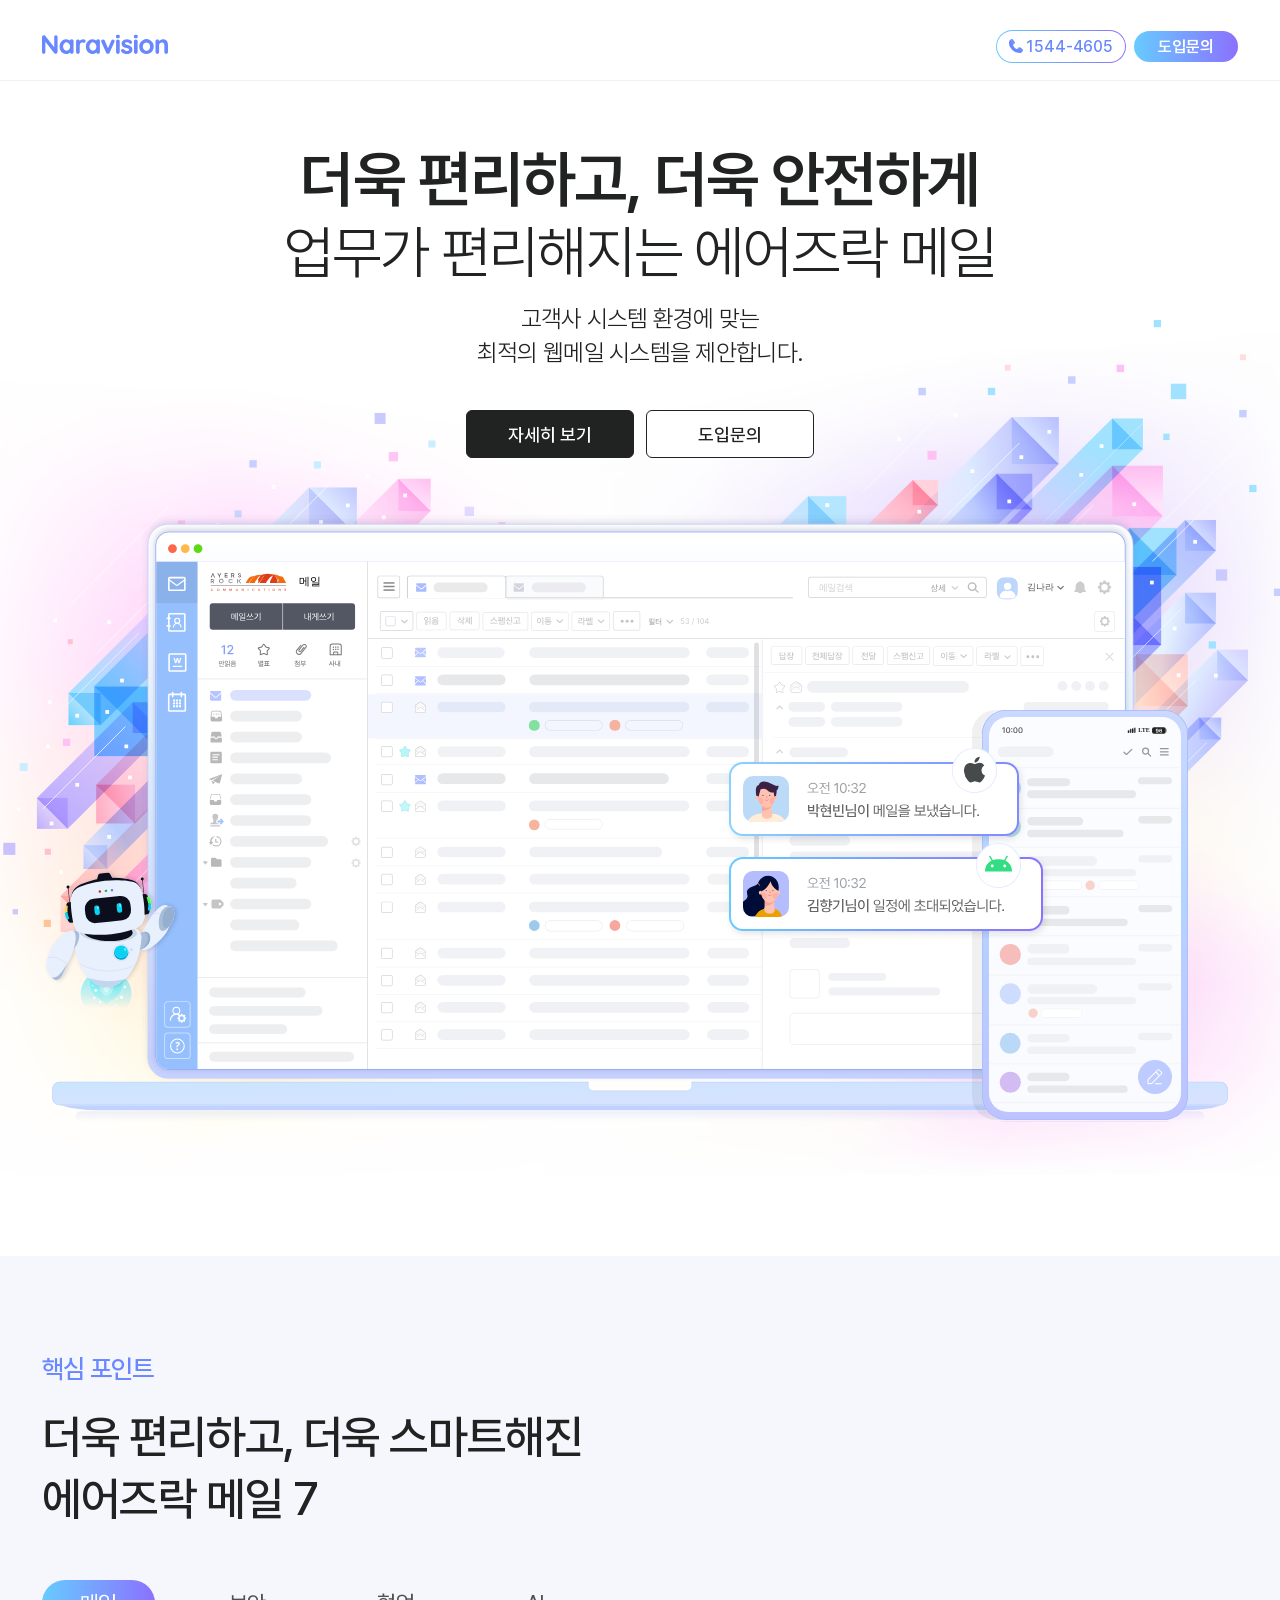
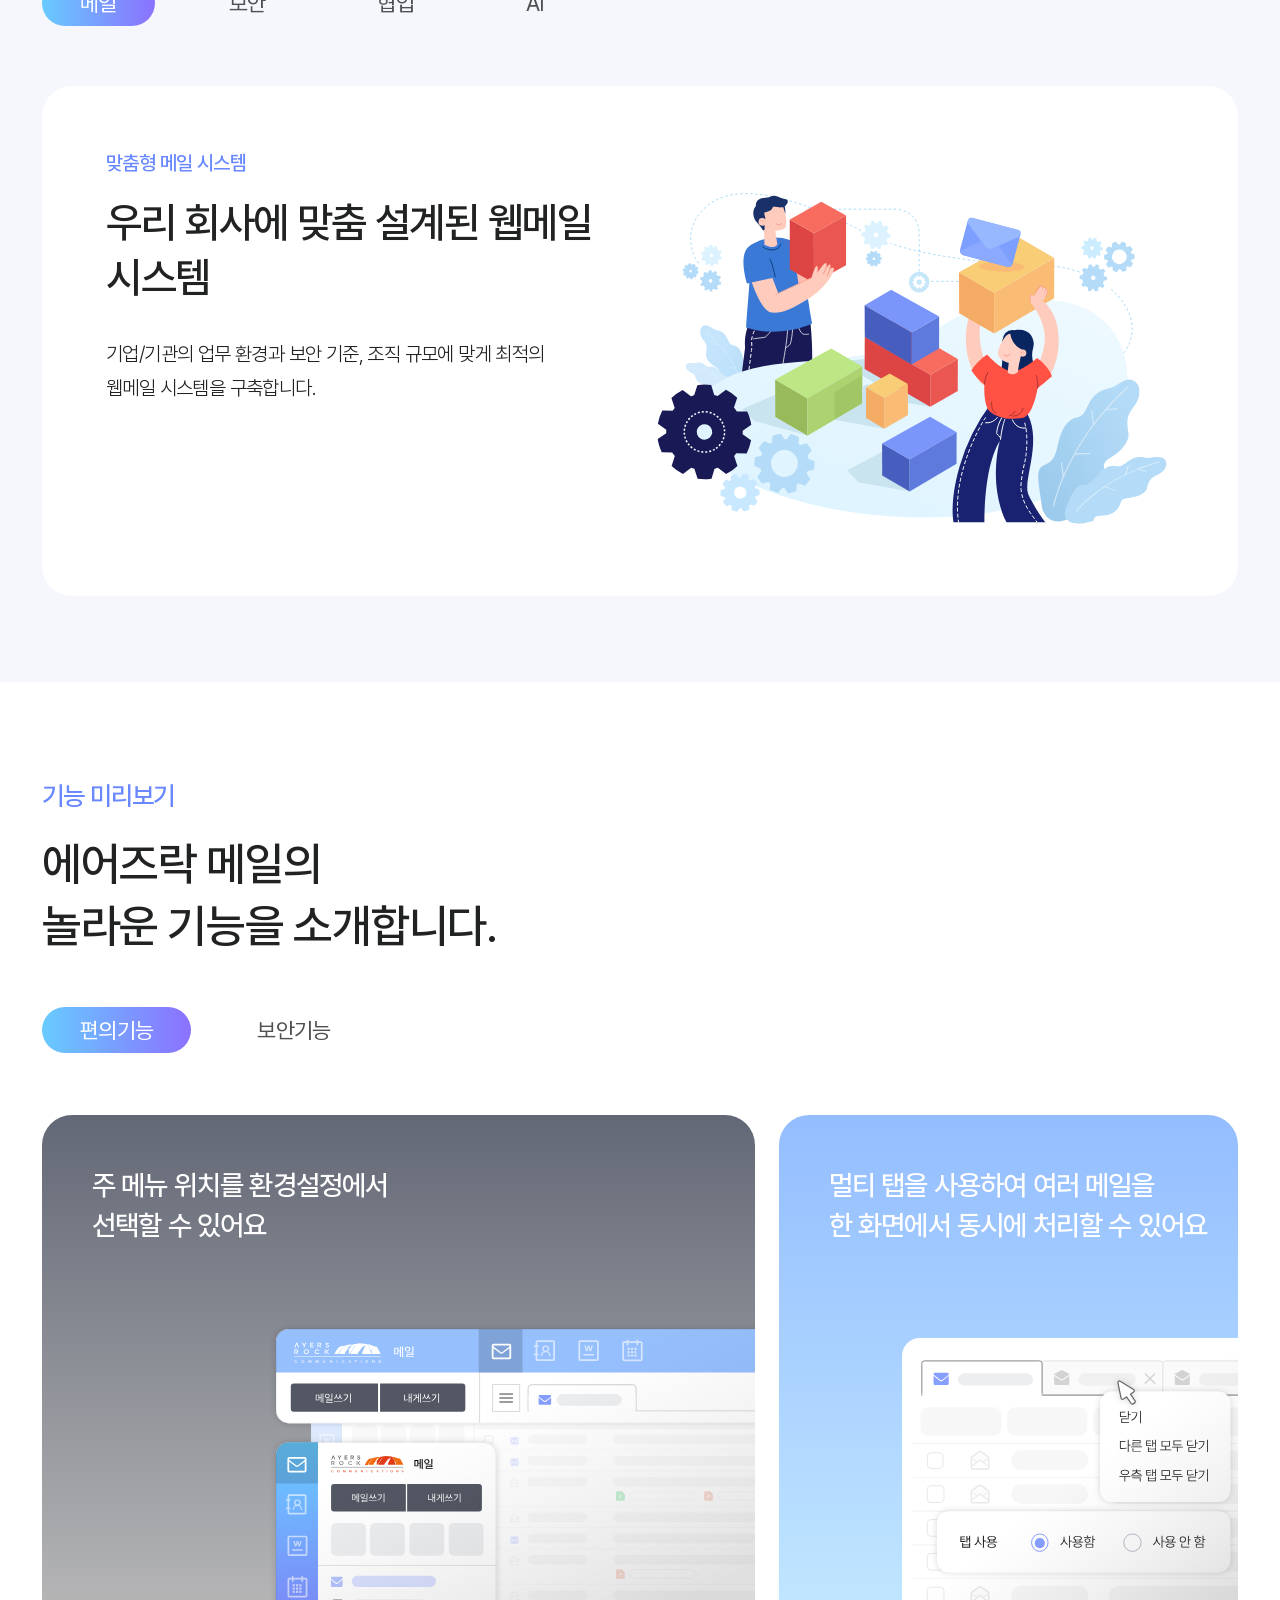
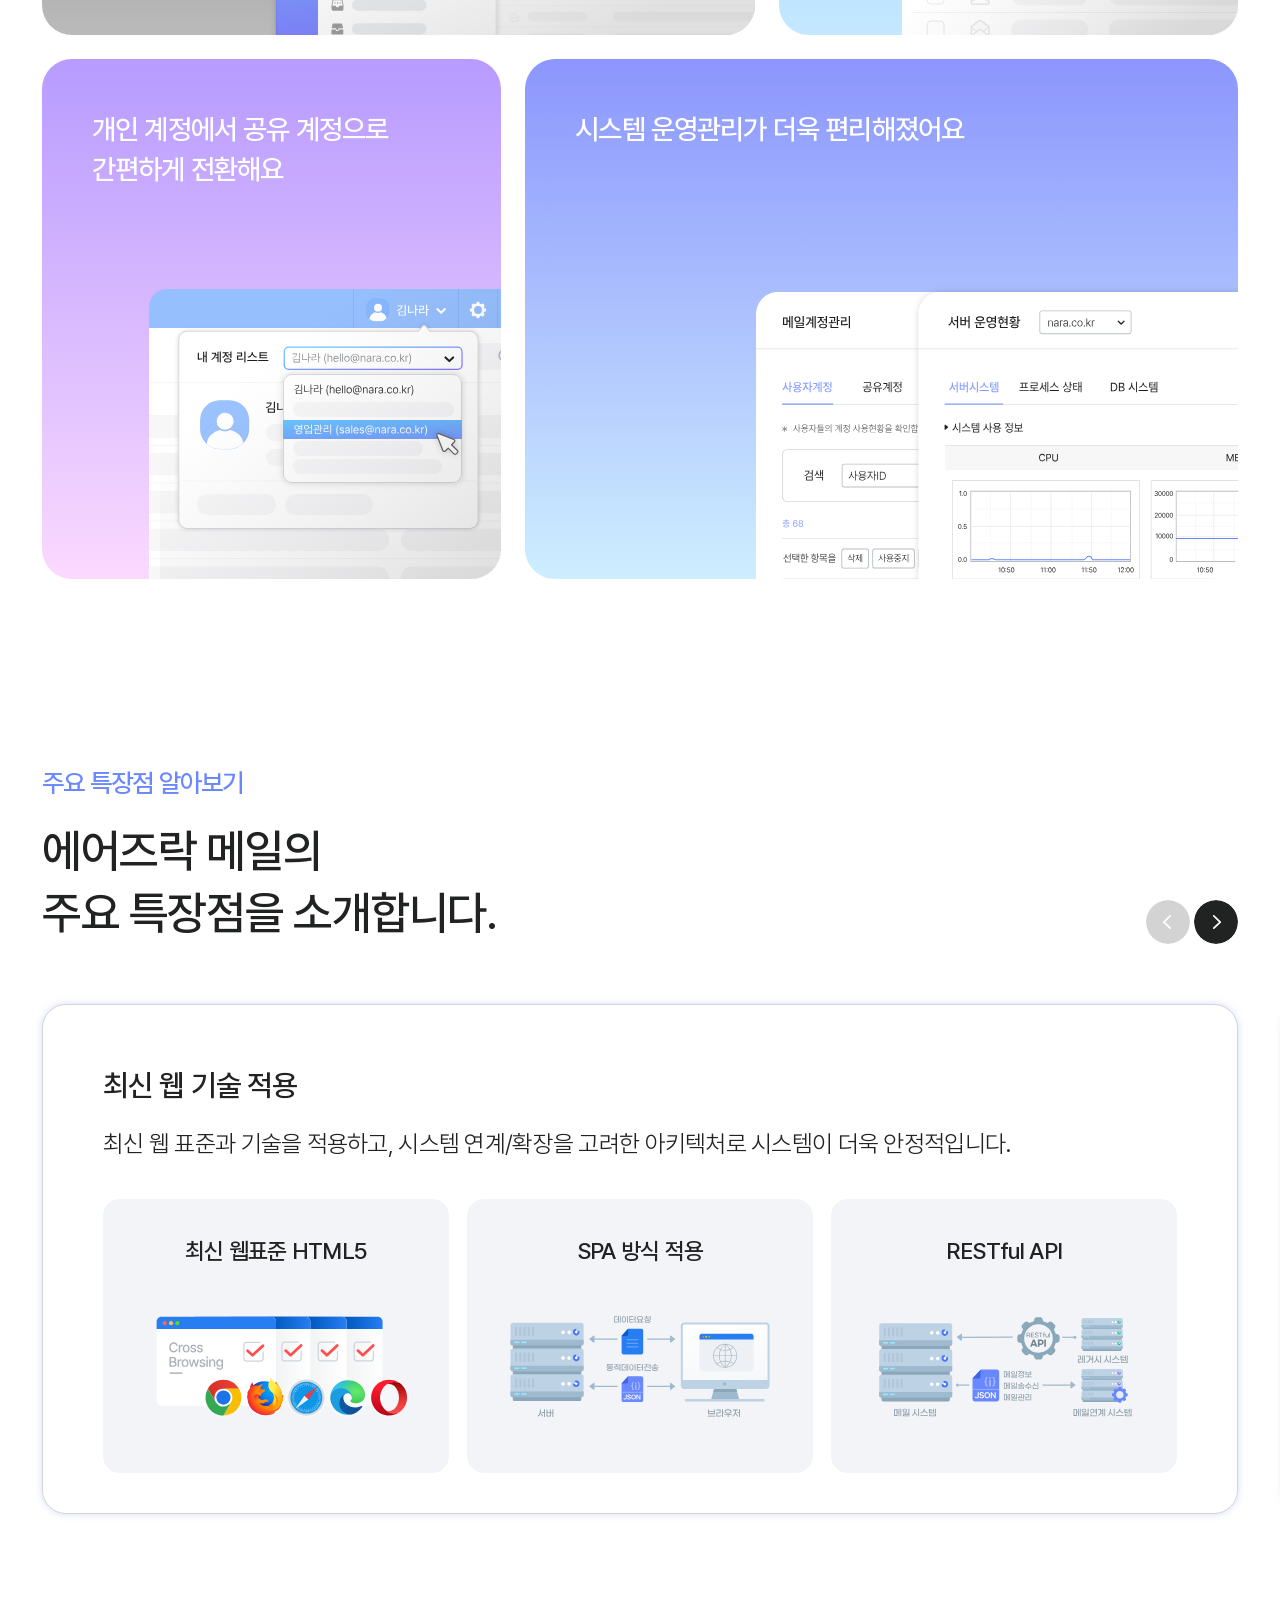
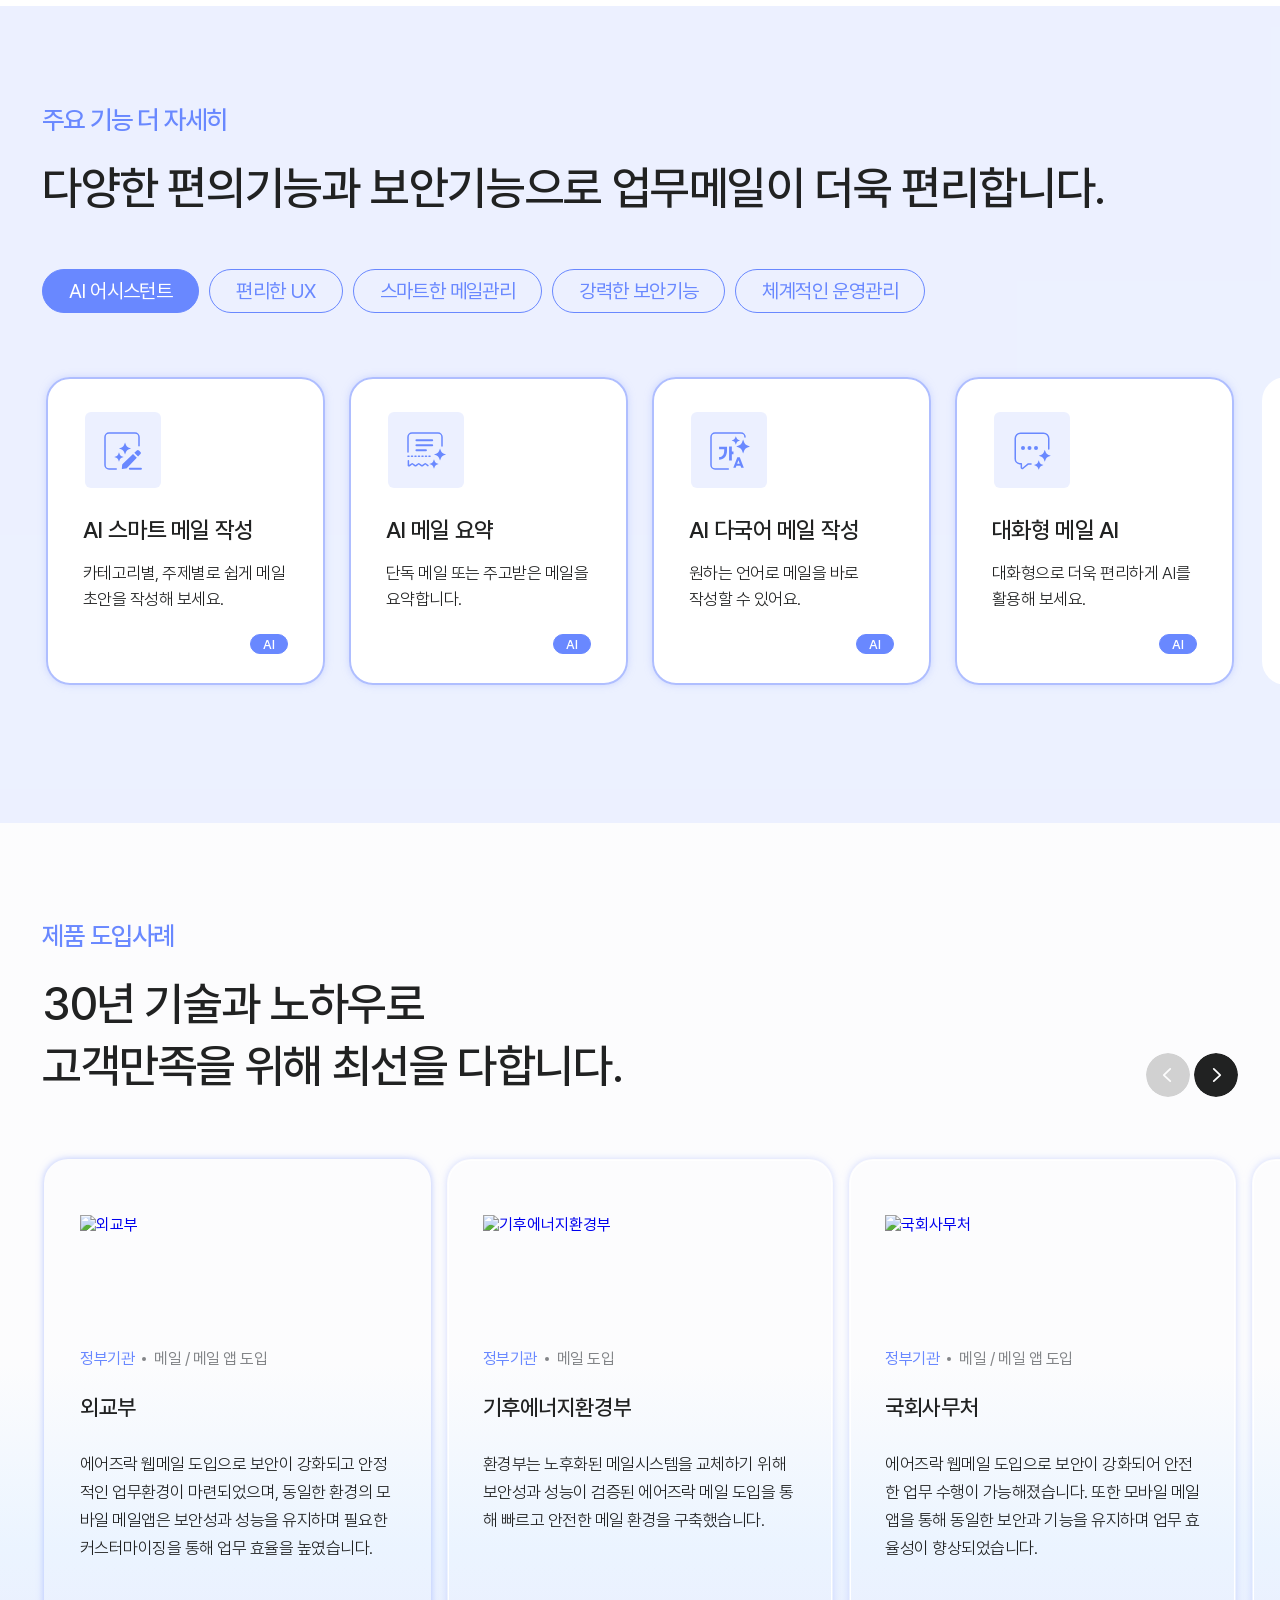
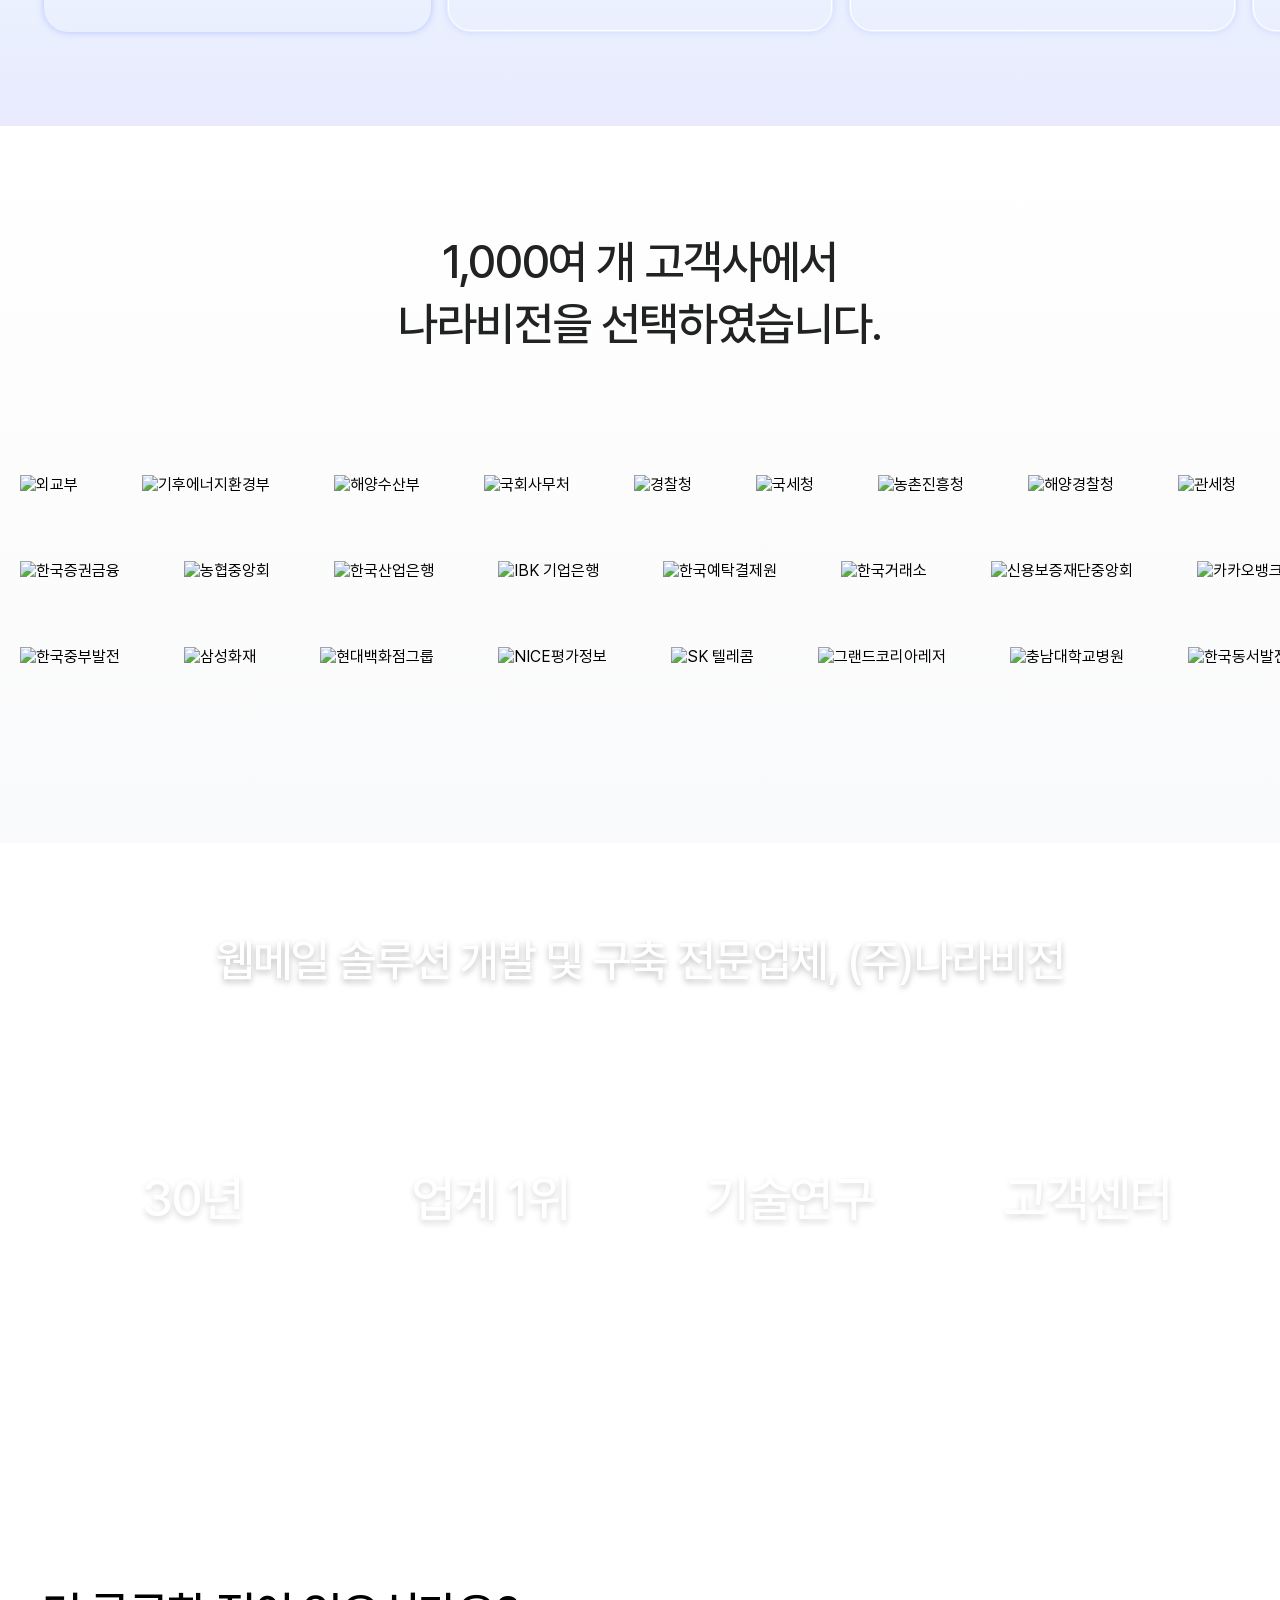
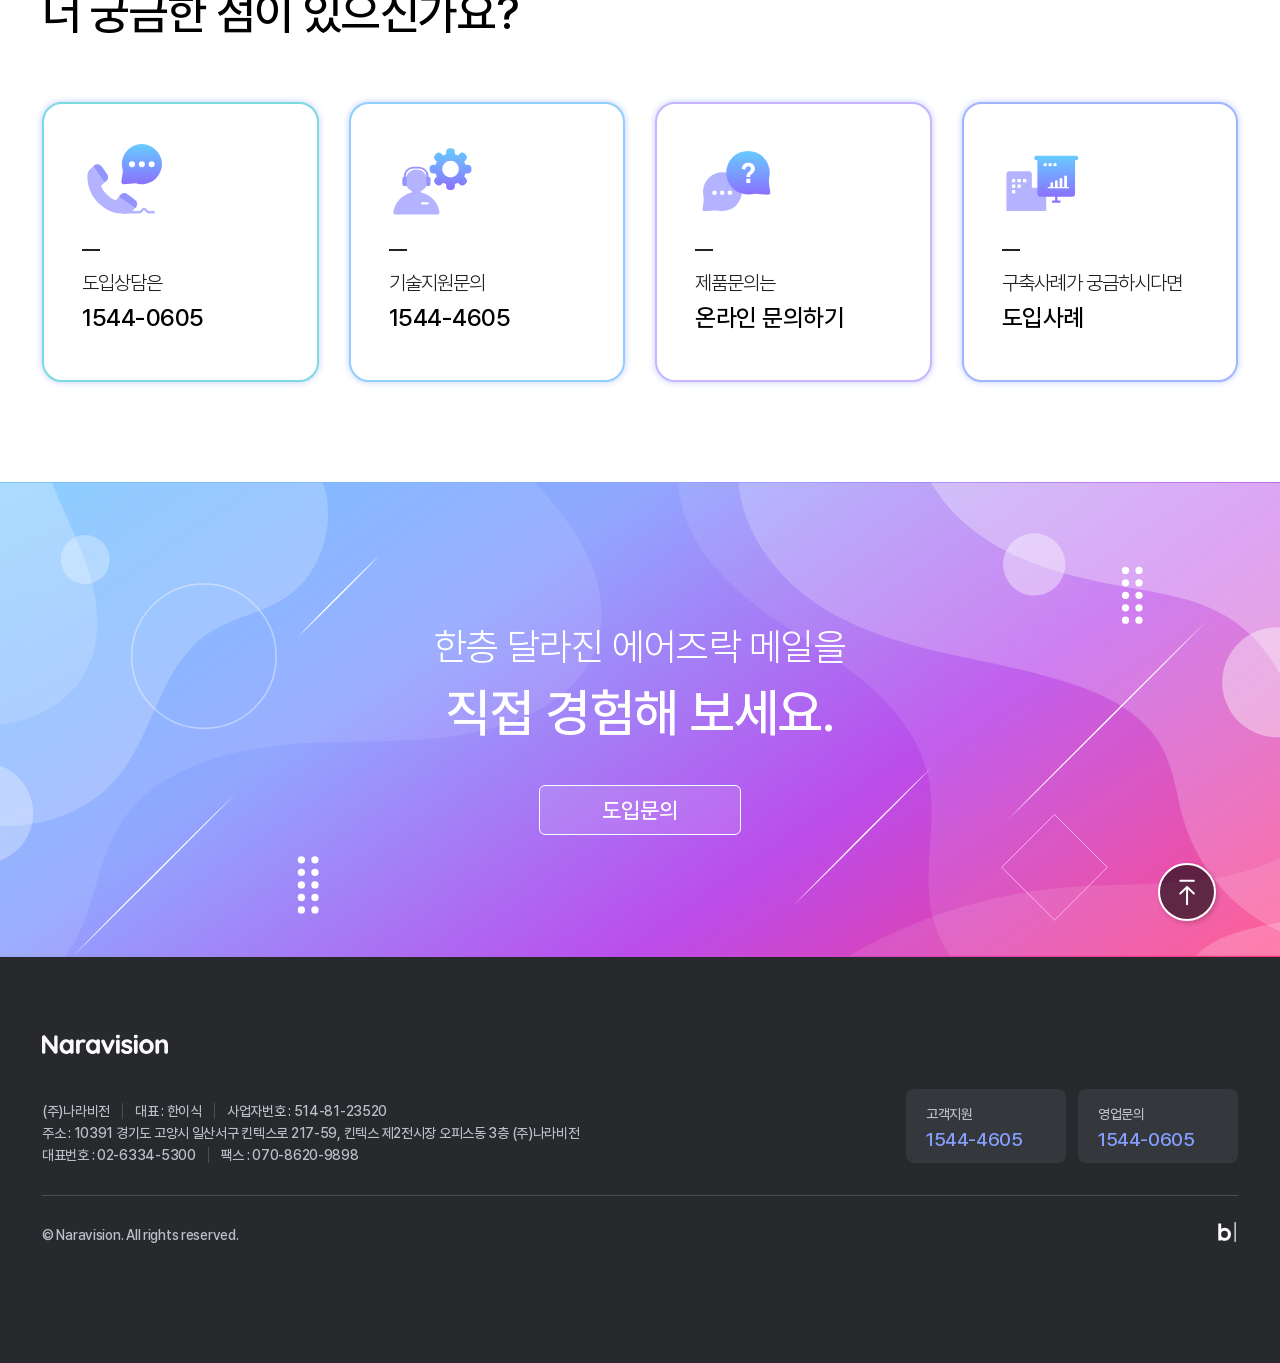
==== commit a22d5707: "[homepage] SEO 메타 추가 및 제목 계층 정비" ====
--- a/index.html
+++ b/index.html
@@ -4,9 +4,46 @@
   <meta charset="UTF-8">
   <meta name="viewport" content="width=device-width, initial-scale=1.0">
   <title>웹메일 솔루션 전문기업, (주)나라비전</title>
+  <meta name="description" content="웹메일 솔루션 전문기업 (주)나라비전. 30년 기술과 1,000여 고객사 구축 경험으로 기업·기관 환경에 최적화된 에어즈락 메일과 보안·협업 솔루션을 제공합니다.">
+  <link rel="canonical" href="https://www.nara.co.kr/">
+  <link rel="icon" href="/assets/image/logo.svg" type="image/svg+xml">
+  <meta property="og:type" content="website">
+  <meta property="og:site_name" content="(주)나라비전">
+  <meta property="og:title" content="웹메일 솔루션 전문기업, (주)나라비전">
+  <meta property="og:description" content="30년 기술과 1,000여 고객사 구축 경험. 기업·기관 환경에 최적화된 에어즈락 메일과 보안·협업 솔루션.">
+  <meta property="og:url" content="https://www.nara.co.kr/">
+  <meta property="og:locale" content="ko_KR">
+  <meta name="twitter:card" content="summary">
+  <meta name="twitter:title" content="웹메일 솔루션 전문기업, (주)나라비전">
+  <meta name="twitter:description" content="30년 기술과 1,000여 고객사 구축 경험. 기업·기관 환경에 최적화된 에어즈락 메일과 보안·협업 솔루션.">
   <link rel="stylesheet" href="/assets/js/lib/swiper-12.0.3/swiper-bundle.min.css">
   <link rel="stylesheet" href="/assets/css/style.css">
   <link rel="stylesheet" href="/assets/css/media.css">
+  <script type="application/ld+json">
+  {
+    "@context": "https://schema.org",
+    "@type": "Organization",
+    "name": "(주)나라비전",
+    "alternateName": "나라비전",
+    "url": "https://www.nara.co.kr/",
+    "logo": "https://www.nara.co.kr/assets/image/logo.svg",
+    "telephone": "+82-2-6334-5300",
+    "email": "sales@nara.co.kr",
+    "address": {
+      "@type": "PostalAddress",
+      "postalCode": "10391",
+      "addressCountry": "KR",
+      "addressRegion": "경기도",
+      "addressLocality": "고양시 일산서구",
+      "streetAddress": "킨텍스로 217-59, 킨텍스 제2전시장 오피스동 3층"
+    },
+    "contactPoint": [
+      { "@type": "ContactPoint", "telephone": "+82-1544-4605", "contactType": "customer support", "areaServed": "KR", "availableLanguage": "Korean" },
+      { "@type": "ContactPoint", "telephone": "+82-1544-0605", "contactType": "sales", "areaServed": "KR", "availableLanguage": "Korean" }
+    ],
+    "sameAs": ["https://blog.naver.com/kebiportal"]
+  }
+  </script>
 </head>
 <body>
   <div class="container">
@@ -14,7 +51,7 @@
       <section class="visual">
         <div class="outer">
           <div class="inner">
-            <h2>더욱 편리하고, 더욱 안전하게</h2>
+            <p class="eyebrow">더욱 편리하고, 더욱 안전하게</p>
             <h1>업무가 편리해지는 에어즈락 메일</h1>
             <p>고객사 시스템 환경에 맞는<br>최적의 웹메일 시스템을 제안합니다.</p>
             <div>
@@ -86,7 +123,7 @@
       <section class="point">
         <div class="inner">
           <p>핵심 포인트</p>
-          <h1>더욱 편리하고, 더욱 스마트해진<br>에어즈락 메일 7</h1>
+          <h2>더욱 편리하고, 더욱 스마트해진<br>에어즈락 메일 7</h2>
           <div>
             <div class="point_tabs" role="tablist" aria-label="핵심 포인트">
               <a href="#" class="on" role="tab" aria-selected="true" aria-controls="pointPanel">메일</a>
@@ -102,7 +139,7 @@
               <div class="swiper-slide">
                 <div>
                   <span>맞춤형 메일 시스템</span>
-                  <h1>우리 회사에 맞춤 설계된 웹메일 시스템</h1>
+                  <h3>우리 회사에 맞춤 설계된 웹메일 시스템</h3>
                   <p>기업/기관의 업무 환경과 보안 기준, 조직 규모에 맞게 최적의 웹메일 시스템을 구축합니다.</p>
                   <a href="#" class="hidden">자세히 알아보기</a>
                 </div>
@@ -113,7 +150,7 @@
               <div class="swiper-slide">
                 <div>
                   <span>최신 보안 기능</span>
-                  <h1>철저한 보안 취약점 검증 및 최신 보안 기능 적용 솔루션</h1>
+                  <h3>철저한 보안 취약점 검증 및 최신 보안 기능 적용 솔루션</h3>
                   <p>최신 보안 취약점까지 모두 점검하여 안전성을 확보하였으며, 다양한 메일 보안 기능으로 더욱 안심하고 메일을 사용할 수 있습니다.</p>
                   <a href="#" class="hidden">자세히 알아보기</a>
                 </div>
@@ -124,7 +161,7 @@
               <div class="swiper-slide">
                 <div>
                   <span>업무 효율성 강화</span>
-                  <h1>협업이 되는 조직도 기반 정보공유</h1>
+                  <h3>협업이 되는 조직도 기반 정보공유</h3>
                   <p>조직도 기반 정보공유 기능으로 메일 시스템이 협업 채널이 됩니다. 협업과 업무 특화 기능으로 업무를 더욱 효율적으로 처리할 수 있습니다.</p>
                   <a href="#" class="hidden">자세히 알아보기</a>
                 </div>
@@ -135,7 +172,7 @@
               <div class="swiper-slide">
                 <div>
                   <span>AI 메일로 업무 생산성 향상</span>
-                  <h1>AI 메일로 스마트한 업무 관리와 시간 절약 효과까지</h1>
+                  <h3>AI 메일로 스마트한 업무 관리와 시간 절약 효과까지</h3>
                   <p>메일에서 핵심 정보만 요약하고, 상황에 맞는 메일 초안을 작성하여 메일을 효율적으로 처리합니다. <br class="pc">맞춤법 교정, 내용 다듬기, 다국어 메일 작성까지 지원하여 메일 완성도를 높입니다.</p>
                   <a href="#" class="hidden">자세히 알아보기</a>
                 </div>
@@ -151,7 +188,7 @@
       <section id="previewContainer" class="preview">
         <div class="inner">
           <p>기능 미리보기</p>
-          <h1>에어즈락 메일의<br>놀라운 기능을 소개합니다.</h1>
+          <h2>에어즈락 메일의<br>놀라운 기능을 소개합니다.</h2>
           <div class="preview_tabs" role="tablist" aria-label="기능 미리보기">
             <a href="#" class="on" role="tab" aria-selected="true" aria-controls="previewPanel">편의기능</a>
             <a href="#" role="tab" aria-selected="false" aria-controls="previewPanel">보안기능</a>
@@ -162,7 +199,7 @@
                 <ul class="swiper-slide convenience on">
                   <li>
                     <div>
-                      <h1>주 메뉴 위치를 환경설정에서<br>선택할 수 있어요</h1>
+                      <h3>주 메뉴 위치를 환경설정에서<br>선택할 수 있어요</h3>
                     </div>
                     <div>
                       <img loading="lazy" decoding="async" src="/assets/image/main/preview_img1.svg" alt="편의기능1">
@@ -170,7 +207,7 @@
                   </li>
                   <li>
                     <div>
-                      <h1>멀티 탭을 사용하여 여러 메일을<br>한 화면에서 동시에 처리할 수 있어요</h1>
+                      <h3>멀티 탭을 사용하여 여러 메일을<br>한 화면에서 동시에 처리할 수 있어요</h3>
                     </div>
                     <div>
                       <img loading="lazy" decoding="async" src="/assets/image/main/preview_img2.svg" alt="편의기능2">
@@ -178,7 +215,7 @@
                   </li>
                   <li>
                     <div>
-                      <h1>개인 계정에서 공유 계정으로<br>간편하게 전환해요</h1>
+                      <h3>개인 계정에서 공유 계정으로<br>간편하게 전환해요</h3>
                     </div>
                     <div>
                       <img loading="lazy" decoding="async" src="/assets/image/main/preview_img3.svg" alt="편의기능3">
@@ -186,7 +223,7 @@
                   </li>
                   <li>
                     <div>
-                      <h1>시스템 운영관리가 더욱 편리해졌어요</h1>
+                      <h3>시스템 운영관리가 더욱 편리해졌어요</h3>
                     </div>
                     <div>
                       <img loading="lazy" decoding="async" src="/assets/image/main/preview_img4.svg" alt="편의기능4">
@@ -196,7 +233,7 @@
                 <ul class="swiper-slide security">
                   <li>
                     <div>
-                      <h1>이메일 인증 보안기술 적용</h1>
+                      <h3>이메일 인증 보안기술 적용</h3>
                       <p>SPF / DKIM / DMARC 보안기술로 <br class="tablet"><br class="mobile">발신자 사칭 메일을 차단합니다.</p>
                       <span>- 발신자 도메인기반 이메일 인증<br>- SPF / DKIM / DMARC 적용<br>- 검역관리 및 DNS 캐시관리</span>
                     </div>
@@ -206,7 +243,7 @@
                   </li>
                   <li>
                     <div>
-                      <h1>내부정보 유출방지</h1>
+                      <h3>내부정보 유출방지</h3>
                       <p>내부정보 유출을 예방합니다.</p>
                     </div>
                     <div>
@@ -215,7 +252,7 @@
                   </li>
                   <li>
                     <div>
-                      <h1>메일 컨텐츠 무해화, 안전메일</h1>
+                      <h3>메일 컨텐츠 무해화, 안전메일</h3>
                       <p>메일 컨텐츠 제어로 메일을 통한 <br class="tablet">해킹 시도를 차단합니다.</p>
                     </div>
                     <div>
@@ -232,7 +269,7 @@
         <div class="inner">
           <div>
             <p>주요 특장점 알아보기</p>
-            <h1>에어즈락 메일의<br>주요 특장점을 소개합니다.</h1>
+            <h2>에어즈락 메일의<br>주요 특장점을 소개합니다.</h2>
           </div>
           <div>
             <div>
@@ -290,7 +327,7 @@
       <section class="feature">
         <div class="inner">
           <p>주요 기능 더 자세히</p>
-          <h1>다양한 편의기능과 보안기능으로 업무메일이 더욱 편리합니다.</h1>
+          <h2>다양한 편의기능과 보안기능으로 업무메일이 더욱 편리합니다.</h2>
           <div>
             <div class="feature_tabs" role="tablist" aria-label="주요 기능 분류">
               <a href="#" class="on" role="tab" aria-selected="true" aria-controls="featurePanel">AI 어시스턴트</a>
@@ -522,7 +559,7 @@
         <div class="inner">
           <div>
             <p>제품 도입사례</p>
-            <h1>30년 기술과 노하우로<br>고객만족을 위해 최선을 다합니다.</h1>
+            <h2>30년 기술과 노하우로<br>고객만족을 위해 최선을 다합니다.</h2>
           </div>
           <div>
             <div>
@@ -543,7 +580,7 @@
                     <p>정부기관</p>
                     <span>메일 / 메일 앱 도입</span>
                   </div>
-                  <h6>외교부</h6>
+                  <h3>외교부</h3>
                   <p>에어즈락 웹메일 도입으로 보안이 강화되고 안정적인 업무환경이 마련되었으며, 동일한 환경의 모바일 메일앱은 보안성과 성능을 유지하며 필요한 커스터마이징을 통해 업무 효율을 높였습니다.</p>
                   <div>
                     <i></i>
@@ -559,7 +596,7 @@
                     <p>정부기관</p>
                     <span>메일 도입</span>
                   </div>
-                  <h6>기후에너지환경부</h6>
+                  <h3>기후에너지환경부</h3>
                   <p>환경부는 노후화된 메일시스템을 교체하기 위해 보안성과 성능이 검증된 에어즈락 메일 도입을 통해 빠르고 안전한 메일 환경을 구축했습니다.</p>
                   <div>
                     <i></i>
@@ -575,7 +612,7 @@
                     <p>정부기관</p>
                     <span>메일 / 메일 앱 도입</span>
                   </div>
-                  <h6>국회사무처</h6>
+                  <h3>국회사무처</h3>
                   <p>에어즈락 웹메일 도입으로 보안이 강화되어 안전한 업무 수행이 가능해졌습니다. 또한 모바일 메일 앱을 통해 동일한 보안과 기능을 유지하며 업무 효율성이 향상되었습니다.</p>
                   <div>
                     <i></i>
@@ -591,7 +628,7 @@
                     <p>정부기관</p>
                     <span>메일 도입</span>
                   </div>
-                  <h6>경찰청</h6>
+                  <h3>경찰청</h3>
                   <p>기존 메일의 안정적 운영을 위해 시스템을 확대·이중화 구축했습니다. 높은 만족도를 보인 에어즈락 메일을 다시 선택해 업무 효율성과 안정성을 강화했습니다.</p>
                   <div>
                     <i></i>
@@ -607,7 +644,7 @@
                     <p>정부기관</p>
                     <span>메신저</span>
                   </div>
-                  <h6>국세청</h6>
+                  <h3>국세청</h3>
                   <p>조직 내 메신저 구축을 통해 단순한 개인 간 커뮤니케이션을 넘어 업무 전반에 걸친 의견 수렴과 신속한 의사결정으로 협업을 원활하게 추진할 수 있게 되어, 실질적인 업무개선의 틀을 마련하였습니다.</p>
                   <div>
                     <i></i>
@@ -623,7 +660,7 @@
                     <p>정부기관</p>
                     <span>메일 도입</span>
                   </div>
-                  <h6>농촌진흥청</h6>
+                  <h3>농촌진흥청</h3>
                   <p>기존 메일 시스템을 개선하고 핵심 기능은 그대로 유지하면서, 보안성과 업무 메일 환경을 한층 강화했습니다. 이를 통해 직원들의 메일 처리 효율성이 크게 향상되었습니다.</p>
                   <div>
                     <i></i>
@@ -639,7 +676,7 @@
                     <p>국방기관</p>
                     <span>메일 도입</span>
                   </div>
-                  <h6>국방부</h6>
+                  <h3>국방부</h3>
                   <p>국방정보화 통합계획 일환으로 인터넷 연결 단일화, 전군 동일한 보안 정책 대응, 다양화된 최신 IT 기술 적용 등 시스템 운용의 효율성을 높이고, 구축 및 유지비용 절감을 목표로 하였습니다.</p>
                   <div>
                     <i></i>
@@ -655,7 +692,7 @@
                     <p>국방기관</p>
                     <span>메일 / 아카이브 / 메신저</span>
                   </div>
-                  <h6>국방과학연구소</h6>
+                  <h3>국방과학연구소</h3>
                   <p>에어즈락 메일 업그레이드 및 승인메일과 메일 클라이언트를 추가로 구축하였습니다. 메일시스템 업그레이드를 통한 보안기능 개선 및 사용자 요구 사항에 대한 기능개선으로 보안성과 효율성을 극대화 하였습니다.</p>
                   <div>
                     <i></i>
@@ -671,7 +708,7 @@
                     <p>국방기관</p>
                     <span>메일 / 메일 앱 / 아카이브</span>
                   </div>
-                  <h6>해군</h6>
+                  <h3>해군</h3>
                   <p>국방망메일 업그레이드를 위해 에어즈락 메일을 도입하였습니다. 이중화로 구축되는 해군 메일 시스템은 관리자 권한 통제 및 해킹메일 신고기능 등 다양한 보안기능을 적용하여 구축하였습니다.</p>
                   <div>
                     <i></i>
@@ -687,7 +724,7 @@
                     <p>국방기관</p>
                     <span>메일 / 아카이브</span>
                   </div>
-                  <h6>육군</h6>
+                  <h3>육군</h3>
                   <p>국방망메일 업그레이드를 위해 에어즈락 메일을 도입하였습니다. 이중화로 구축되는 해군 메일 시스템은 관리자 권한 통제 및 해킹메일 신고기능 등 다양한 보안기능을 적용하여 구축하였습니다.</p>
                   <div>
                     <i></i>
@@ -703,7 +740,7 @@
                     <p>국방기관</p>
                     <span>메일 / 아카이브 / 메신저</span>
                   </div>
-                  <h6>공군</h6>
+                  <h3>공군</h3>
                   <p>내부망 메일시스템 구축을 위해 에어즈락 메일과 아카이브 시스템을 도입했습니다. 이중화 기반의 공군 메일시스템은 강화된 보안과 효율적인 데이터 관리·백업 환경을 제공합니다.</p>
                   <div>
                     <i></i>
@@ -719,7 +756,7 @@
                     <p>국방기관</p>
                     <span>메일 / 메일 앱</span>
                   </div>
-                  <h6>한국원자력연구원</h6>
+                  <h3>한국원자력연구원</h3>
                   <p>한국원자력연구원은 에어즈락 메일 앱을 구축해 기존 메일 시스템과 연동함으로써, 메일 관리 및 업무 효율성을 한층 강화했습니다.</p>
                   <div>
                     <i></i>
@@ -735,7 +772,7 @@
                     <p>공공기관</p>
                     <span>메일 도입</span>
                   </div>
-                  <h6>한국가스공사</h6>
+                  <h3>한국가스공사</h3>
                   <p>기존 사용하던 웹메일과 공사 내 망연계 시스템 연동을 통해 메일 반입 절차를 간소화하여 모바일 메일 사용에 있어 좀 더 편리하고 안정적인 업무환경을 구축하였습니다.</p>
                   <div>
                     <i></i>
@@ -751,7 +788,7 @@
                     <p>공공기관</p>
                     <span>메일 / 아카이브 / 메신저</span>
                   </div>
-                  <h6>한국석유공사</h6>
+                  <h3>한국석유공사</h3>
                   <p>한국석유공사는 효율적인 업무 환경을 위해 에어즈락 메일을 업그레이드하고, 최신 기능과 강화된 보안 시스템으로 사용자 편의성과 안전성을 높였습니다.</p>
                   <div>
                     <i></i>
@@ -767,7 +804,7 @@
                     <p>공공기관</p>
                     <span>메일</span>
                   </div>
-                  <h6>지역정보개발원</h6>
+                  <h3>지역정보개발원</h3>
                   <p>지역정보개발원은 종합정보시스템 구축사업의 일환으로 에어즈락 메일 시스템을 도입했습니다. 최신 웹 기능과 다양한 사용자·관리자 도구를 통해 업무 효율과 행정 처리 속도를 한층 높였습니다.</p>
                   <div>
                     <i></i>
@@ -783,7 +820,7 @@
                     <p>공공기관</p>
                     <span>메일 / 메일 앱 / 아카이브 / 메신저</span>
                   </div>
-                  <h6>중소벤처기업진흥공단</h6>
+                  <h3>중소벤처기업진흥공단</h3>
                   <p>중소벤처기업진흥공단은 효율적인 스토리지 관리와 데이터 복구를 위해 에어즈락 아카이브 시스템을 도입해, 메일 검색과 필터링 관리 효율을 높였습니다.</p>
                   <div>
                     <i></i>
@@ -799,7 +836,7 @@
                     <p>공공기관</p>
                     <span>메일 / 메일 앱</span>
                   </div>
-                  <h6>한국무역협회</h6>
+                  <h3>한국무역협회</h3>
                   <p>한국무역협회는 효율적인 업무 환경 조성을 위해 에어즈락 메일을 구축하고, 최신 기능과 보안 시스템으로 편의성과 안전성을 강화했습니다.</p>
                   <div>
                     <i></i>
@@ -815,7 +852,7 @@
                     <p>공공기관</p>
                     <span>메일</span>
                   </div>
-                  <h6>한국가스안전공사</h6>
+                  <h3>한국가스안전공사</h3>
                   <p>한국가스안전공사에서 웹메일 시스템 기능을 향상시키기 위해 에어즈락 메일로 업그레이드하였습니다. 최신 기능과 강화된 보안 시스템으로 사용자 편의성과 안정성을 높였습니다.</p>
                   <div>
                     <i></i>
@@ -831,7 +868,7 @@
                     <p>금융기관</p>
                     <span>메일</span>
                   </div>
-                  <h6>농협중앙회</h6>
+                  <h3>농협중앙회</h3>
                   <p>농협중앙회는 웹메일 시스템 고도화를 위해 에어즈락 메일과 모바일 웹메일을 도입해 보안성과 편의성을 강화했으며, 승인메일·보안메일 기능과 최적화된 모바일 UX/UI로 효율적인 업무 환경을 구현했습니다.</p>
                   <div>
                     <i></i>
@@ -847,7 +884,7 @@
                     <p>금융기관</p>
                     <span>메일</span>
                   </div>
-                  <h6>한국산업은행</h6>
+                  <h3>한국산업은행</h3>
                   <p>한국산업은행은 안전하고 효율적인 웹메일 환경 구축을 위해 에어즈락 메일과 세이프 메일을 도입했습니다. 망분리 환경에서도 무해화·승인 기능을 통해 보안성과 편의성을 모두 강화했습니다.</p>
                   <div>
                     <i></i>
@@ -863,7 +900,7 @@
                     <p>금융기관</p>
                     <span>메일</span>
                   </div>
-                  <h6>IBK기업은행</h6>
+                  <h3>IBK기업은행</h3>
                   <p>기업은행은 안전하고 효율적인 업무환경 구축을 위해 에어즈락 메일을 도입했습니다. 망분리 환경의 불편을 해소하고, 강화된 보안과 멀티 플랫폼 지원으로 업무 효율과 안정성을 높였습니다.</p>
                   <div>
                     <i></i>
@@ -879,7 +916,7 @@
                     <p>금융기관</p>
                     <span>메일</span>
                   </div>
-                  <h6>한국거래소</h6>
+                  <h3>한국거래소</h3>
                   <p>한국거래소는 스마트 워크 IT 인프라 구축을 위해 에어즈락 메일 시스템을 도입했습니다. 정보 보안과 안정성이 강화된 시스템으로 효율적인 업무 환경과 안전한 메일 서비스를 구현했습니다.</p>
                   <div>
                     <i></i>
@@ -895,7 +932,7 @@
                     <p>금융기관</p>
                     <span>메일 / 메일 앱</span>
                   </div>
-                  <h6>한국증권금융</h6>
+                  <h3>한국증권금융</h3>
                   <p>한국증권금융은 스마트워크 환경 조성을 위해 에어즈락 메일과 모바일 앱을 도입했습니다. 이를 통해 시간과 장소에 제약 없는 업무 수행이 가능해졌으며, 메일 관리 효율과 직원 만족도가 크게 향상되었습니다.</p>
                   <div>
                     <i></i>
@@ -911,7 +948,7 @@
                     <p>금융기관</p>
                     <span>메일</span>
                   </div>
-                  <h6>카카오뱅크</h6>
+                  <h3>카카오뱅크</h3>
                   <p>카카오뱅크는 고객센터 전용 웹메일 시스템 구축을 위해 에어즈락 메일, 쉴드, 브릿지를 도입했습니다. 협업 기능과 강화된 보안으로 효율적이고 안전한 메일 환경을 구현했습니다.</p>
                   <div>
                     <i></i>
@@ -924,7 +961,7 @@
       </section>
       <section class="client">
         <div>
-          <h1>1,000여 개 고객사에서<br>나라비전을 선택하였습니다.</h1>
+          <h2>1,000여 개 고객사에서<br>나라비전을 선택하였습니다.</h2>
           <div>
             <a href="#" class="hidden">고객사 더 알아보기</a>
           </div>
@@ -1075,7 +1112,7 @@
       <section class="notification" style="display: none;">
         <div class="inner">
           <div>
-            <h1>나라비전 소식</h1>
+            <h2>나라비전 소식</h2>
             <a href="#" class="hidden">공지사항 더보기</a>
           </div>
           <ul>
@@ -1096,12 +1133,12 @@
       </section>
       <section class="introduce">
         <div class="inner">
-          <h1>웹메일 솔루션 개발 및 <br class="tablet"><br class="mobile">구축 전문업체, (주)나라비전</h1>
+          <h2>웹메일 솔루션 개발 및 <br class="tablet"><br class="mobile">구축 전문업체, (주)나라비전</h2>
           <ul>
             <li>
               <div>
                 <i class="year"></i>
-                <h6>30년</h6>
+                <h3>30년</h3>
               </div>
               <div>
                 <p>30년 경험의<br>메일 전문기업</p>
@@ -1111,7 +1148,7 @@
             <li>
               <div>
                 <i class="rank"></i>
-                <h6>업계 1위</h6>
+                <h3>업계 1위</h3>
               </div>
               <div>
                 <p>웹메일 시장 점유율<br>업계 1위</p>
@@ -1121,7 +1158,7 @@
             <li>
               <div>
                 <i class="research"></i>
-                <h6>기술연구</h6>
+                <h3>기술연구</h3>
               </div>
               <div>
                 <p>전문 기술 <br class="mobile">체계적 관리</p>
@@ -1131,7 +1168,7 @@
             <li>
               <div>
                 <i class="cs"></i>
-                <h6>고객센터</h6>
+                <h3>고객센터</h3>
               </div>
               <div>
                 <p>CRM 기반<br>고객지원 서비스</p>
@@ -1143,7 +1180,7 @@
       </section>
       <section class="help">
         <div class="inner">
-          <h1>더 궁금한 점이 있으신가요?</h1>
+          <h2>더 궁금한 점이 있으신가요?</h2>
           <ul>
             <li>
               <a href="javascript:void(0)">
@@ -1186,7 +1223,7 @@
       </section>
       <section class="inquiry">
         <div class="inner">
-          <h1>한층 달라진 에어즈락 메일을<br><strong>직접 경험해 보세요.</strong></h1>
+          <h2>한층 달라진 에어즈락 메일을<br><strong>직접 경험해 보세요.</strong></h2>
           <div>
             <a href="/inquiry/index.html">도입문의</a>
           </div>
--- a/assets/css/style.css
+++ b/assets/css/style.css
@@ -175,7 +175,7 @@
 .container > main .visual > .outer {display: flex; flex-direction: column; align-items: center; max-width: 1440px; width: 100%; padding: 65px 0 134px; position: relative; z-index: 9;}
 .container > main .visual > .outer::before {content: ''; display: block; position: absolute; bottom: 0; left: 50%; transform: translateX(-50%); width: 100%; height: 100%; background: url(../image/main/visual_gradient.png) no-repeat center / cover; z-index: -2;}
 .container > main .visual > .outer > .inner {flex-direction: column; z-index: 10;}
-.container > main .visual > .outer > .inner > h2 {font-size: 62px; font-weight: 600; letter-spacing: -1.86px; color: var(--primary-black-color); text-align: center; line-height: 68px;}
+.container > main .visual > .outer > .inner > .eyebrow {font-size: 62px; font-weight: 600; letter-spacing: -1.86px; color: var(--primary-black-color); text-align: center; line-height: 68px; padding-top: 0;}
 .container > main .visual > .outer > .inner > h1 {font-size: 58px; font-weight: 300; letter-spacing: -1.74px; color: var(--primary-black-color); text-align: center; line-height: 68px; padding-top: 6px;}
 .container > main .visual > .outer > .inner > p {font-size: 24px; font-weight: 300; letter-spacing: -0.72px; line-height: 34px; color: var(--primary-black-color); text-align: center; padding-top: 15px;}
 .container > main .visual > .outer > .inner > div {display: flex; align-items: center; justify-content: center; padding: 40px 0 54px;}
@@ -209,7 +209,7 @@
 .container > main .point {background-color: #F5F7FD; flex-direction: column; justify-content: flex-start; align-items: center; padding-bottom: 86px;}
 .container > main .point > .inner {padding: 98px 0 60px; flex-direction: column;}
 .container > main .point > .inner > p {font-size: 26px; font-weight: 500; letter-spacing: -0.78px; color: var(--primary-color); line-height: 30px;}
-.container > main .point > .inner > h1 {font-size: 46px; font-weight: 500; letter-spacing: -1.38px; line-height: 62px; color: var(--primary-black-color); padding-top: 22px;}
+.container > main .point > .inner > h2 {font-size: 46px; font-weight: 500; letter-spacing: -1.38px; line-height: 62px; color: var(--primary-black-color); padding-top: 22px;}
 .container > main .point > .inner > div {display: flex; align-items: center; justify-content: space-between; padding-top: 50px;}
 .container > main .point > .inner > div > div {display: flex; align-items: center;}
 .container > main .point > .inner > div > div > a {display: flex; align-items: center; padding: 0 38px; height: 46px; font-size: 22px; font-weight: 400; letter-spacing: -0.66px; color: #4F5050; border-radius: 23px;}
@@ -224,7 +224,7 @@
 .container > main .point .point_wrap .swiper-slide > div:nth-of-type(2) {align-items: center;}
 .container > main .point .point_wrap .swiper-slide > div + div {padding-left: 32px;}
 .container > main .point .point_wrap .swiper-slide > div > span {font-size: 20px; font-weight: 500; letter-spacing: -0.6px; color: var(--primary-color); padding-bottom: 20px;}
-.container > main .point .point_wrap .swiper-slide > div > h1 {font-size: 42px; font-weight: 500; letter-spacing: -1.32px; color: var(--primary-black-color); line-height: 55px; padding-bottom: 32px; word-break: keep-all;}
+.container > main .point .point_wrap .swiper-slide > div > h3 {font-size: 42px; font-weight: 500; letter-spacing: -1.32px; color: var(--primary-black-color); line-height: 55px; padding-bottom: 32px; word-break: keep-all;}
 .container > main .point .point_wrap .swiper-slide > div > p {font-size: 20px; font-weight: 300; letter-spacing: -0.6px; color: var(--primary-black-color); line-height: 34px; padding-bottom: 32px; word-break: keep-all;}
 .container > main .point .point_wrap .swiper-slide > div > a {display: inline-flex; align-items: center; font-size: 20px; font-weight: 300; letter-spacing: -0.6px; color: var(--primary-black-color); position: relative; width: fit-content;}
 .container > main .point .point_wrap .swiper-slide > div > a::after {content: ''; display: block; position: relative; width: 26px; height: 20px; background: url(../image/main/common_link_arrow.svg) no-repeat center; margin-left: 12px;}
@@ -237,7 +237,7 @@
 .container > main .preview {background-color: #fff; scroll-margin-top: 80px;}
 .container > main .preview > .inner {flex-direction: column; padding: 98px 0 90px;}
 .container > main .preview > .inner > p {font-size: 26px; font-weight: 500; letter-spacing: -0.78px; color: var(--primary-color);}
-.container > main .preview > .inner > h1 {font-size: 46px; font-weight: 500; letter-spacing: -1.38px; color: var(--primary-black-color); line-height: 62px; padding-top: 22px;}
+.container > main .preview > .inner > h2 {font-size: 46px; font-weight: 500; letter-spacing: -1.38px; color: var(--primary-black-color); line-height: 62px; padding-top: 22px;}
 .container > main .preview .preview_tabs {display: flex; align-items: center; padding-top: 50px;}
 .container > main .preview .preview_tabs > a {display: inline-flex; align-items: center; font-size: 22px; font-weight: 400; letter-spacing: -0.66px; padding: 0 38px; height: 46px; border-radius: 23px; color: #4F5050;}
 .container > main .preview .preview_tabs > a + a {margin-left: 28px;}
@@ -255,7 +255,7 @@
 .container > main .preview .preview_wrap .swiper-slide.convenience > li:nth-of-type(4) {background: linear-gradient(180deg, #8C96FD, #CEEEFF); grid-column: 2 / span 2;}
 .container > main .preview .preview_wrap .swiper-slide.convenience > li > div:nth-of-type(1) {padding: 50px 0 60px 50px;}
 .container > main .preview .preview_wrap .swiper-slide.convenience > li > div:nth-of-type(2) {position: relative; padding-top: 15px; flex: 1;}
-.container > main .preview .preview_wrap .swiper-slide.convenience > li > div > h1 {font-size: 28px; font-weight: 500; letter-spacing: -0.84px; line-height: 40px; color: #fff;}
+.container > main .preview .preview_wrap .swiper-slide.convenience > li > div > h3 {font-size: 28px; font-weight: 500; letter-spacing: -0.84px; line-height: 40px; color: #fff;}
 .container > main .preview .preview_wrap .swiper-slide.convenience > li > div > img {display: inline-block; position: absolute; transition: 0.3s;}
 .container > main .preview .preview_wrap .swiper-slide.convenience > li:hover > div > img {transform: scale(1.1);}
 .container > main .preview .preview_wrap .swiper-slide.convenience > li:nth-of-type(1) > div > img {right: -40%;}
@@ -268,7 +268,7 @@
 .container > main .preview .preview_wrap .swiper-slide.security > li > div:nth-of-type(1) {padding: 50px; z-index: 1;}
 .container > main .preview .preview_wrap .swiper-slide.security > li > div:nth-of-type(2) {position: relative; padding-top: 15px; flex: 1;}
 .container > main .preview .preview_wrap .swiper-slide.security > li:nth-of-type(1) > div:nth-of-type(2) {padding-top: initial; display: flex; align-items: flex-end; margin-right: 50px;}
-.container > main .preview .preview_wrap .swiper-slide.security > li > div > h1 {font-size: 28px; font-weight: 500; letter-spacing: -0.84px; line-height: 40px; color: var(--primary-black-color);}
+.container > main .preview .preview_wrap .swiper-slide.security > li > div > h3 {font-size: 28px; font-weight: 500; letter-spacing: -0.84px; line-height: 40px; color: var(--primary-black-color);}
 .container > main .preview .preview_wrap .swiper-slide.security > li > div > p {font-size: 22px; font-weight: 300; letter-spacing: -0.66px; line-height: 34px; color: var(--primary-black-color); padding-top: 18px;}
 .container > main .preview .preview_wrap .swiper-slide.security > li > div > span {font-size: 22px; font-weight: 300; letter-spacing: -0.66px; line-height: 34px; color: var(--primary-black-color); padding-top: 40px; display: inline-block;}
 .container > main .preview .preview_wrap .swiper-slide.security > li > div > img {display: inline-block; position: absolute; transition: 0.3s;}
@@ -282,7 +282,7 @@
 .container > main .merit > .inner {display: flex; align-items: flex-end; justify-content: space-between; padding: 98px 0 60px;}
 .container > main .merit > .inner > div {display: flex; flex-direction: column;}
 .container > main .merit > .inner > div > p {font-size: 26px; font-weight: 500; letter-spacing: -0.78px; color: var(--primary-color);}
-.container > main .merit > .inner > div > h1 {font-size: 46px; font-weight: 500; letter-spacing: -1.38px; line-height: 62px; color: var(--primary-black-color); padding-top: 22px;}
+.container > main .merit > .inner > div > h2 {font-size: 46px; font-weight: 500; letter-spacing: -1.38px; line-height: 62px; color: var(--primary-black-color); padding-top: 22px;}
 .container > main .merit > .inner > div > div {display: flex; align-items: center;}
 .container > main .merit > .inner > div > div > button {display: inline-block; width: 44px; height: 44px; min-width: 44px; border-radius: 50%; cursor: pointer; transition: 0.3s; border: none;}
 .container > main .merit > .inner > div > div > button + button {margin-left: 4px;}
@@ -310,7 +310,7 @@
 .container > main .feature {background-color: rgba(224, 231, 255, 0.6); flex-direction: column; justify-content: flex-start; align-items: center; padding-bottom: 134px;}
 .container > main .feature > .inner {display: flex; flex-direction: column; padding: 98px 0 60px;}
 .container > main .feature > .inner > p {font-size: 26px; font-weight: 500; letter-spacing: -0.78px; color: var(--primary-color);}
-.container > main .feature > .inner > h1 {font-size: 46px; font-weight: 500; letter-spacing: -1.38px; color: var(--primary-black-color); line-height: 62px; padding-top: 22px;}
+.container > main .feature > .inner > h2 {font-size: 46px; font-weight: 500; letter-spacing: -1.38px; color: var(--primary-black-color); line-height: 62px; padding-top: 22px;}
 .container > main .feature > .inner > div {display: flex; align-items: flex-end; justify-content: space-between; padding-top: 50px;}
 .container > main .feature > .inner > div > div {display: flex; align-items: center; flex-wrap: wrap; gap: 10px;}
 .container > main .feature > .inner > div > div > a {display: flex; align-items: center; padding: 0 26px; height: 44px; border: 1px solid var(--primary-color); color: var(--primary-color); border-radius: 23px; font-size: 20px; font-weight: 400; letter-spacing: -0.6px; white-space: nowrap;}
@@ -354,7 +354,7 @@
 .container > main .report > .inner {padding: 98px 0 60px; justify-content: space-between; align-items: flex-end;}
 .container > main .report > .inner > div {display: flex; flex-direction: column;}
 .container > main .report > .inner > div > p {font-size: 26px; font-weight: 500; letter-spacing: -0.78px; line-height: 30px; color: var(--primary-color);}
-.container > main .report > .inner > div > h1 {font-size: 46px; font-weight: 500; letter-spacing: -1.38px; color: var(--primary-black-color); line-height: 62px; padding-top: 22px;}
+.container > main .report > .inner > div > h2 {font-size: 46px; font-weight: 500; letter-spacing: -1.38px; color: var(--primary-black-color); line-height: 62px; padding-top: 22px;}
 .container > main .report > .inner > div > div {display: flex; align-items: center;}
 .container > main .report > .inner > div > div > button {display: inline-block; width: 44px; height: 44px; min-width: 44px; border-radius: 50%; cursor: pointer; transition: 0.3s; border: none;}
 .container > main .report > .inner > div > div > button + button {margin-left: 4px;}
@@ -379,13 +379,13 @@
 /* .container > main .report .report_wrap .swiper-slide > div > div > i {display: inline-block; width: 22px; height: 20px; min-width: 22px; background: url(../image/main/report_arrow.svg) no-repeat center / cover; opacity: 0; transition: 0.2s;} */
 .container > main .report .report_wrap .swiper-slide > div > div > i {display: none;}
 /* .container > main .report .report_wrap .swiper-slide:hover > div > div > i {opacity: 1;} */
-.container > main .report .report_wrap .swiper-slide > div > h6 {padding-top: 26px; font-size: 22px; font-weight: 500; letter-spacing: -0.44px; color: var(--primary-black-color); overflow: hidden; text-overflow: ellipsis; white-space: nowrap; max-width: 100%;}
+.container > main .report .report_wrap .swiper-slide > div > h3 {padding-top: 26px; font-size: 22px; font-weight: 500; letter-spacing: -0.44px; color: var(--primary-black-color); overflow: hidden; text-overflow: ellipsis; white-space: nowrap; max-width: 100%;}
 .container > main .report .report_wrap .swiper-slide > div > p {margin-top: 30px; font-size: 17px; font-weight: 300; letter-spacing: -0.51px; color: var(--primary-black-color); display: -webkit-box; -webkit-box-orient: vertical; -webkit-line-clamp: initial; overflow: hidden; line-height: 28px; min-height: 84px;}
 
 /* MAIN_CLIENT */
 .container > main .client {background-image: linear-gradient(to bottom, rgba(255, 255, 255, 0.6), rgba(245, 246, 248, 0.6));}
 .container > main .client > div {padding: 105px 0 142px; display: flex; flex-direction: column; width: 100%;}
-.container > main .client > div > h1 {font-size: 46px; font-weight: 500; letter-spacing: -1.38px; color: var(--primary-black-color); text-align: center; line-height: 62px;}
+.container > main .client > div > h2 {font-size: 46px; font-weight: 500; letter-spacing: -1.38px; color: var(--primary-black-color); text-align: center; line-height: 62px;}
 .container > main .client > div > div:not(.marquee_wrap) {display: flex; align-items: center; justify-content: center; padding: 40px 0 56px;}
 .container > main .client > div > div > a {font-size: 20px; font-weight: 300; letter-spacing: -0.6px; color: var(--primary-black-color); position: relative; display: flex; align-items: center;}
 .container > main .client > div > div > a::after {content: ''; display: block; position: relative; width: 26px; height: 20px; background: url(../image/main/common_link_arrow.svg) no-repeat center; margin-left: 12px;}
@@ -402,7 +402,7 @@
 .container > main .notification {background-color: #fff;}
 .container > main .notification > .inner {flex-direction: column; padding: 126px 0 114px;}
 .container > main .notification > .inner > div {display: flex; align-items: flex-end; justify-content: space-between;}
-.container > main .notification > .inner > div > h1 {font-size: 40px; font-weight: 500; letter-spacing: -1.2px; color: var(--primary-black-color);}
+.container > main .notification > .inner > div > h2 {font-size: 40px; font-weight: 500; letter-spacing: -1.2px; color: var(--primary-black-color);}
 .container > main .notification > .inner > div > a {font-size: 20px; font-weight: 300; letter-spacing: -0.6px; color: var(--primary-black-color); position: relative; display: flex; align-items: center;}
 .container > main .notification > .inner > div > a::after {content: ''; display: block; position: relative; width: 26px; height: 20px; background: url(../image/main/common_link_arrow.svg) no-repeat center; margin-left: 12px;}
 .container > main .notification > .inner > ul {display: flex; flex-direction: column; width: 100%; padding-top: 50px;}
@@ -415,7 +415,7 @@
 /* MAIN_INTRODUCE */
 .container > main .introduce {background: url(../image/main/introduce_bg.png) no-repeat center / cover fixed;}
 .container > main .introduce > .inner {padding: 90px 0 92px; flex-direction: column;}
-.container > main .introduce > .inner > h1 {font-size: 45px; font-weight: 500; letter-spacing: -1.38px; color: #fff; text-align: center; text-shadow: 0 3px 6px #00000042;}
+.container > main .introduce > .inner > h2 {font-size: 45px; font-weight: 500; letter-spacing: -1.38px; color: #fff; text-align: center; text-shadow: 0 3px 6px #00000042;}
 .container > main .introduce > .inner > ul {display: grid; grid-template-columns: repeat(4, 1fr); margin-top: 66px; width: 100%; border-left: 1px solid #fff; border-right: 1px solid #fff;}
 .container > main .introduce > .inner > ul > li {display: flex; flex-direction: column; flex: 1; height: 100%;}
 .container > main .introduce > .inner > ul > li + li {border-left: 1px solid #fff;}
@@ -428,14 +428,14 @@
 .container > main .introduce > .inner > ul > li > div > i.rank {background: url(../image/main/introduce_icon2.svg) no-repeat center;}
 .container > main .introduce > .inner > ul > li > div > i.research {background: url(../image/main/introduce_icon3.svg) no-repeat center;}
 .container > main .introduce > .inner > ul > li > div > i.cs {background: url(../image/main/introduce_icon4.svg) no-repeat center;}
-.container > main .introduce > .inner > ul > li > div > h6 {font-size: 50px; font-weight: 500; letter-spacing: -1.08px; color: #fff; text-shadow: 0 3px 6px #00000029; padding-top: 15px;}
+.container > main .introduce > .inner > ul > li > div > h3 {font-size: 50px; font-weight: 500; letter-spacing: -1.08px; color: #fff; text-shadow: 0 3px 6px #00000029; padding-top: 15px;}
 .container > main .introduce > .inner > ul > li > div > p {font-size: 24px; font-weight: 600; letter-spacing: -0.48px; color: #fff; line-height: 30px; text-align: center; padding-bottom: 15px;}
 .container > main .introduce > .inner > ul > li > div > span {font-size: 17px; font-weight: 400; letter-spacing: -0.34px; color: #fff; line-height: 26px; text-align: center;}
 
 /* MAIN_HELP */
 .container > main .help {background-color: #FFF;}
 .container > main .help > .inner {padding: 82px 0 100px; flex-direction: column;}
-.container > main .help > .inner > h1 {font-size: 46px; font-weight: 500; letter-spacing: -1.38px; color: #000;}
+.container > main .help > .inner > h2 {font-size: 46px; font-weight: 500; letter-spacing: -1.38px; color: #000;}
 .container > main .help > .inner > ul {display: grid; padding-top: 62px; width: 100%; gap: 30px; grid-template-columns: repeat(4, 1fr);}
 .container > main .help > .inner > ul > li > a {display: flex; flex-direction: column; border-radius: 20px; background-color: #fff; padding: 33px 38px 48px; box-shadow: 0 0 6px #6988FF70;}
 .container > main .help > .inner > ul > li:nth-of-type(1) > a {border: 2px solid #7DDAE0;}
@@ -458,8 +458,8 @@
 .container > main .inquiry::after {content: ''; display: block; position: absolute; width: 47%; height: 100%; background: url(../image/main/inquiry_right.svg) no-repeat left center / cover; right: 0; z-index: -2;}
 .container > main .inquiry > .inner {padding: 132px 0 122px; flex-direction: column; position: relative; z-index: 1;}
 .container > main .inquiry > .inner::before {content: ''; display: block; position: absolute; top: 0; left: 0; width: 100%; height: 100%; background: url(../image/main/inquiry_center.svg) no-repeat bottom center / 95%; z-index: -1;}
-.container > main .inquiry > .inner > h1 {font-size: 38px; font-weight: 300; color: #fff; line-height: 66px; letter-spacing: -0.76px; text-align: center;}
-.container > main .inquiry > .inner > h1 > strong {font-size: 52px; font-weight: 500; color: #fff; line-height: 66px; letter-spacing: -1.04px;}
+.container > main .inquiry > .inner > h2 {font-size: 38px; font-weight: 300; color: #fff; line-height: 66px; letter-spacing: -0.76px; text-align: center;}
+.container > main .inquiry > .inner > h2 > strong {font-size: 52px; font-weight: 500; color: #fff; line-height: 66px; letter-spacing: -1.04px;}
 .container > main .inquiry > .inner > div {display: flex; align-items: center; justify-content: center; padding-top: 34px;}
 .container > main .inquiry > .inner > div > a {display: flex; align-items: center; height: 50px; padding: 0 62px; border: 1px solid #fff; border-radius: 6px; background-color: #FFFFFF1A; font-size: 22px; font-weight: 500; color: #fff;}
 
@@ -504,14 +504,14 @@
 .container.inquiry > main section > .inner > form .captcha > div > input:where(:hover, :focus) {border-color: var(--primary-color);}
 
 /* 모달_inquiry */
-.modal_inquiry .modal_content > h1 {font-size: 16px; color: var(--primary-color); font-weight: 500; padding-bottom: 15px; position: relative;}
-.modal_inquiry .modal_content > h1::after {content: ''; display: block; position: absolute; left: 0; bottom: 0; width: 100%; height: 1px; background-color: #999;}
+.modal_inquiry .modal_content > h2 {font-size: 16px; color: var(--primary-color); font-weight: 500; padding-bottom: 15px; position: relative;}
+.modal_inquiry .modal_content > h2::after {content: ''; display: block; position: absolute; left: 0; bottom: 0; width: 100%; height: 1px; background-color: #999;}
 .modal_inquiry .modal_content > table {width: 100%; border-collapse: collapse; font-size: 14px; line-height: 18px; color: #7b7d80;}
 .modal_inquiry .modal_content > table :where(th, td) {border: 1px solid #d9d9d9; font-weight: 400; padding: 5px 10px;}
 .modal_inquiry .modal_content > table th {background-color: #eaeaea;}
 .modal_inquiry .modal_content > table caption {text-align: left; margin-bottom: 5px;}
 .modal_inquiry .modal_content > table b {font-weight: 600;}
 .modal_inquiry .modal_content > div {display: flex; flex-direction: column;}
-.modal_inquiry .modal_content > div h6 {font-size: 16px; color: #7b7d80; font-weight: 500; padding-bottom: 5px;}
+.modal_inquiry .modal_content > div h3 {font-size: 16px; color: #7b7d80; font-weight: 500; padding-bottom: 5px;}
 .modal_inquiry .modal_content > div p {font-size: 14px; color: #7b7d80; font-weight: 400; line-height: 20px;}
 .modal_inquiry .modal_content > * + * {margin-top: 20px;}
--- a/assets/css/media.css
+++ b/assets/css/media.css
@@ -32,13 +32,13 @@
   .container > main .preview > .inner {padding: 98px 20px 90px;}
   .container > main .preview .preview_wrap .swiper-slide > li {height: 412px;}
   .container > main .preview .preview_wrap .swiper-slide.convenience > li > div:nth-of-type(1) {padding: 40px 0 60px 40px;}
-  .container > main .preview .preview_wrap .swiper-slide.convenience > li > div > h1 {font-size: 22px; letter-spacing: -0.66px; line-height: 31px;}
+  .container > main .preview .preview_wrap .swiper-slide.convenience > li > div > h3 {font-size: 22px; letter-spacing: -0.66px; line-height: 31px;}
   .container > main .preview .preview_wrap .swiper-slide.convenience > li:nth-of-type(1) > div > img {right: -60%;}
   .container > main .preview .preview_wrap .swiper-slide.convenience > li:nth-of-type(2) > div > img {right: -40%;}
   .container > main .preview .preview_wrap .swiper-slide.convenience > li:nth-of-type(3) > div > img {right: -30%;}
   .container > main .preview .preview_wrap .swiper-slide.convenience > li:nth-of-type(4) > div > img {right: -65%;}
   .container > main .preview .preview_wrap .swiper-slide.security > li > div:nth-of-type(1) {padding: 40px;}
-  .container > main .preview .preview_wrap .swiper-slide.security > li > div > h1 {font-size: 22px; letter-spacing: -0.66px; line-height: 31px;}
+  .container > main .preview .preview_wrap .swiper-slide.security > li > div > h3 {font-size: 22px; letter-spacing: -0.66px; line-height: 31px;}
   .container > main .preview .preview_wrap .swiper-slide.security > li > div > p {font-size: 20px; letter-spacing: -0.6px; line-height: 30px;}
   .container > main .preview .preview_wrap .swiper-slide.security > li > div > span {font-size: 17px; letter-spacing: -0.51px; line-height: 32px; padding-top: 20px;}
   .container > main .preview .preview_wrap .swiper-slide.security > li:nth-of-type(1) > div:nth-of-type(2) {max-width: 420px;}
@@ -74,7 +74,7 @@
 
   .container > main .visual > .outer {padding: 36px 20px 70px;}
   .container > main .visual > .outer::before {bottom: -1%;}
-  .container > main .visual > .outer > .inner > h2 {font-size: 34px; letter-spacing: -1.36px; line-height: 38px;}
+  .container > main .visual > .outer > .inner > .eyebrow {font-size: 34px; letter-spacing: -1.36px; line-height: 38px; padding-top: 0;}
   .container > main .visual > .outer > .inner > h1 {font-size: 30px; letter-spacing: -0.84px; line-height: 29px;}
   .container > main .visual > .outer > .inner > p {font-size: 14px; letter-spacing: -0.56px; line-height: 20px; padding-top: 10px;}
   .container > main .visual > .outer > .inner > div {padding: 30px 0 46px;}
@@ -84,7 +84,7 @@
   .container > main .point {padding-bottom: 30px;}
   .container > main .point > .inner {padding: 46px 20px 32px;}
   .container > main .point > .inner > p {font-size: 18px;}
-  .container > main .point > .inner > h1 {font-size: 24px; letter-spacing: -0.96px; line-height: 32px; padding-top: 16px;}
+  .container > main .point > .inner > h2 {font-size: 24px; letter-spacing: -0.96px; line-height: 32px; padding-top: 16px;}
   .container > main .point > .inner > div {padding-top: 30px;}
   .container > main .point > .inner > div > div > a {padding: 0 18px; height: 30px; font-size: 16px; letter-spacing: -0.64px; line-height: 48px;}
   .container > main .point > .inner > div > div > a + a {margin-left: 14px;}
@@ -92,13 +92,13 @@
   .container > main .point .point_wrap .swiper-slide {padding: 18px 26px; border-radius: 10px;}
   .container > main .point .point_wrap .swiper-slide > div:nth-of-type(1) {padding: 12px 0 0 0;}
   .container > main .point .point_wrap .swiper-slide > div > span {font-size: 16px; letter-spacing: -0.64px; line-height: 30px; padding-bottom: 16px;}
-  .container > main .point .point_wrap .swiper-slide > div > h1 {font-size: 22px; letter-spacing: -0.88px; line-height: 30px; padding-bottom: 14px;}
+  .container > main .point .point_wrap .swiper-slide > div > h3 {font-size: 22px; letter-spacing: -0.88px; line-height: 30px; padding-bottom: 14px;}
   .container > main .point .point_wrap .swiper-slide > div > p {font-size: 15px; letter-spacing: -0.6px; line-height: 23px; padding-bottom: 12px;}
   .container > main .point .point_wrap .swiper-slide > div > img {width: auto; height: 242px;}
 
   .container > main .preview > .inner {padding: 46px 20px 48px;}
   .container > main .preview > .inner > p {font-size: 18px; letter-spacing: -0.72px; line-height: 30px;}
-  .container > main .preview > .inner > h1 {font-size: 24px; letter-spacing: -0.96px; line-height: 32px; padding-top: 16px;}
+  .container > main .preview > .inner > h2 {font-size: 24px; letter-spacing: -0.96px; line-height: 32px; padding-top: 16px;}
   .container > main .preview .preview_tabs {padding-top: 30px;}
   .container > main .preview .preview_tabs > a {font-size: 16px; letter-spacing: -0.64px; line-height: 48px; height: 30px; padding: 0 18px;}
   .container > main .preview .preview_tabs > a + a {margin-left: 10px;}
@@ -108,7 +108,7 @@
   .container > main .preview .preview_wrap .swiper-slide.convenience {grid-template-columns: 1fr;}
   .container > main .preview .preview_wrap .swiper-slide.convenience > li {grid-column: 1 !important;}
   .container > main .preview .preview_wrap .swiper-slide.convenience > li > div:nth-of-type(1) {padding: 20px 0 28px 20px;}
-  .container > main .preview .preview_wrap .swiper-slide.convenience > li > div > h1 {font-size: 16px; letter-spacing: -0.48px; line-height: 22px;}
+  .container > main .preview .preview_wrap .swiper-slide.convenience > li > div > h3 {font-size: 16px; letter-spacing: -0.48px; line-height: 22px;}
   .container > main .preview .preview_wrap .swiper-slide.convenience > li > div:nth-of-type(2) {padding-top: 26px;}
   .container > main .preview .preview_wrap .swiper-slide.convenience > li:nth-of-type(1) > div > img {right: -10%; width: 310px;}
   .container > main .preview .preview_wrap .swiper-slide.convenience > li:nth-of-type(2) > div > img {right: -9%; width: 295px;}
@@ -118,7 +118,7 @@
   .container > main .preview .preview_wrap .swiper-slide.security {grid-template-columns: 1fr;}
   .container > main .preview .preview_wrap .swiper-slide.security > li {grid-column: 1 !important;}
   .container > main .preview .preview_wrap .swiper-slide.security > li > div:nth-of-type(1) {padding: 32px 28px 38px;}
-  .container > main .preview .preview_wrap .swiper-slide.security > li > div > h1 {font-size: 20px; letter-spacing: -0.8px; line-height: 30px;}
+  .container > main .preview .preview_wrap .swiper-slide.security > li > div > h3 {font-size: 20px; letter-spacing: -0.8px; line-height: 30px;}
   .container > main .preview .preview_wrap .swiper-slide.security > li > div > p {font-size: 16px; letter-spacing: -0.64px; line-height: 23px; padding-top: 7px;}
   .container > main .preview .preview_wrap .swiper-slide.security > li > div > span {font-size: 14px; letter-spacing: -0.56px; line-height: 26px; padding-top: 10px;}
   .container > main .preview .preview_wrap .swiper-slide.security > li:nth-of-type(1) > div:nth-of-type(2) {max-width: 280px; margin-right: 28px;}
@@ -129,7 +129,7 @@
   .container > main .merit {background-color: #F5F7FD; padding-bottom: 30px;}
   .container > main .merit > .inner {padding: 46px 20px 32px;}
   .container > main .merit > .inner > div > p {font-size: 18px; letter-spacing: -0.54px; line-height: 30px;}
-  .container > main .merit > .inner > div > h1 {font-size: 24px; letter-spacing: -0.72px; line-height: 32px; padding-top: 16px;}
+  .container > main .merit > .inner > div > h2 {font-size: 24px; letter-spacing: -0.72px; line-height: 32px; padding-top: 16px;}
   .container > main .merit > .inner > div > div > button {width: 28px; height: 28px; min-width: 28px;}
   .container > main .merit .merit_wrap .swiper-slide {padding: 28px 24px 24px;}
   .container > main .merit .merit_wrap .swiper-slide > p {font-size: 20px; letter-spacing: -0.8px; line-height: 28px;}
@@ -145,7 +145,7 @@
   .container > main .feature {padding-bottom: 40px;}
   .container > main .feature > .inner {padding: 48px 20px 32px;}
   .container > main .feature > .inner > p {font-size: 18px; letter-spacing: -0.72px; line-height: 30px;}
-  .container > main .feature > .inner > h1 {font-size: 24px; letter-spacing: -0.96px; line-height: 32px; padding-top: 16px;}
+  .container > main .feature > .inner > h2 {font-size: 24px; letter-spacing: -0.96px; line-height: 32px; padding-top: 16px;}
   .container > main .feature > .inner > div {padding-top: 30px;}
   .container > main .feature > .inner > div > div {gap: 6px;}
   .container > main .feature > .inner > div > div > a {height: 35px; padding: 0 18px; font-size: 16px; letter-spacing: -0.48px;}
@@ -156,7 +156,7 @@
   .container > main .report {padding-bottom: 66px;}
   .container > main .report > .inner {padding: 48px 20px 32px;}
   .container > main .report > .inner > div > p {font-size: 18px; letter-spacing: -0.72px; line-height: 30px;}
-  .container > main .report > .inner > div > h1 {font-size: 24px; letter-spacing: -0.96px; line-height: 32px; padding-top: 16px;}
+  .container > main .report > .inner > div > h2 {font-size: 24px; letter-spacing: -0.96px; line-height: 32px; padding-top: 16px;}
   .container > main .report > .inner > div > div > button {width: 28px; height: 28px; min-width: 28px;}
   .container > main .report .report_wrap .swiper-slide {padding: 20px 34px 45px;}
   /* .container > main .report .report_wrap .swiper-slide:hover {display: none;} */
@@ -164,14 +164,14 @@
   /* .container > main .report .report_wrap .swiper-slide > div > div:nth-of-type(2) {display: none;} */
 
   .container > main .client > div {padding: 58px 0 52px;}
-  .container > main .client > div > h1 {font-size: 24px; letter-spacing: -0.96px; line-height: 34px; padding-bottom: 50px;}
+  .container > main .client > div > h2 {font-size: 24px; letter-spacing: -0.96px; line-height: 34px; padding-bottom: 50px;}
   .container > main .client > div > div:not(.marquee_wrap) {display: none;}
   .container > main .client .marquee_track > div {height: 38px; padding: 0 10px;}
   .container > main .client .marquee_track > div + div {margin-left: 12px;}
   .container > main .client .marquee + .marquee {margin-top: 20px;}
 
   .container > main .notification > .inner {padding: 48px 20px 60px;}
-  .container > main .notification > .inner > div > h1 {font-size: 24px; letter-spacing: -0.96px;}
+  .container > main .notification > .inner > div > h2 {font-size: 24px; letter-spacing: -0.96px;}
   .container > main .notification > .inner > div > a {display: none;}
   .container > main .notification > .inner > ul {padding-top: 36px;}
   .container > main .notification > .inner > ul > li + li {margin-top: 14px;}
@@ -179,17 +179,17 @@
   .container > main .notification > .inner > ul > li > span {font-size: 14px; letter-spacing: -0.42px; line-height: 28px;}
 
   .container > main .introduce > .inner {padding: 65px 20px 62px;}
-  .container > main .introduce > .inner > h1 {font-size: 24px; letter-spacing: -0.96px; line-height: 32px;}
+  .container > main .introduce > .inner > h2 {font-size: 24px; letter-spacing: -0.96px; line-height: 32px;}
   .container > main .introduce > .inner > ul {margin-top: 46px;}
   .container > main .introduce > .inner > ul > li > div::before {top: 15px;}
   .container > main .introduce > .inner > ul > li > div + div {padding-top: 32px;}
   .container > main .introduce > .inner > ul > li > div > i {width: 92px; height: 65px; min-width: 92px; background-size: cover !important;}
-  .container > main .introduce > .inner > ul > li > div > h6 {padding-top: 10px; font-size: 26px; letter-spacing: -0.52px;}
+  .container > main .introduce > .inner > ul > li > div > h3 {padding-top: 10px; font-size: 26px; letter-spacing: -0.52px;}
   .container > main .introduce > .inner > ul > li > div > p {font-size: 16px; letter-spacing: -0.32px; line-height: 22px;}
   .container > main .introduce > .inner > ul > li > div > span {display: none;}
 
   .container > main .help > .inner {padding: 48px 20px;}
-  .container > main .help > .inner > h1 {font-size: 24px; letter-spacing: -0.96px; line-height: 30px;}
+  .container > main .help > .inner > h2 {font-size: 24px; letter-spacing: -0.96px; line-height: 30px;}
   .container > main .help > .inner > ul {padding-top: 32px; gap: 16px; grid-template-columns: repeat(2, 1fr);}
   .container > main .help > .inner > ul > li > a {padding: 22px 22px 28px;}
   .container > main .help > .inner > ul > li > a > i {width: 55px; height: 55px; min-width: 55px;}
@@ -199,8 +199,8 @@
   .container > main .help > .inner > ul > li > a > div > span {font-size: 17px; letter-spacing: -0.34px;}
 
   .container > main .inquiry > .inner {padding: 74px 20px 76px;}
-  .container > main .inquiry > .inner > h1 {font-size: 22px; letter-spacing: -0.88px; line-height: 36px;}
-  .container > main .inquiry > .inner > h1 > strong {font-size: 30px; letter-spacing: -1.2px; line-height: 36px;}
+  .container > main .inquiry > .inner > h2 {font-size: 22px; letter-spacing: -0.88px; line-height: 36px;}
+  .container > main .inquiry > .inner > h2 > strong {font-size: 30px; letter-spacing: -1.2px; line-height: 36px;}
   .container > main .inquiry > .inner > div > a {height: 44px; padding: 0 58px; font-size: 21px;}
 
   .container.inquiry > main section > .inner > form > ul {gap: 25px;}
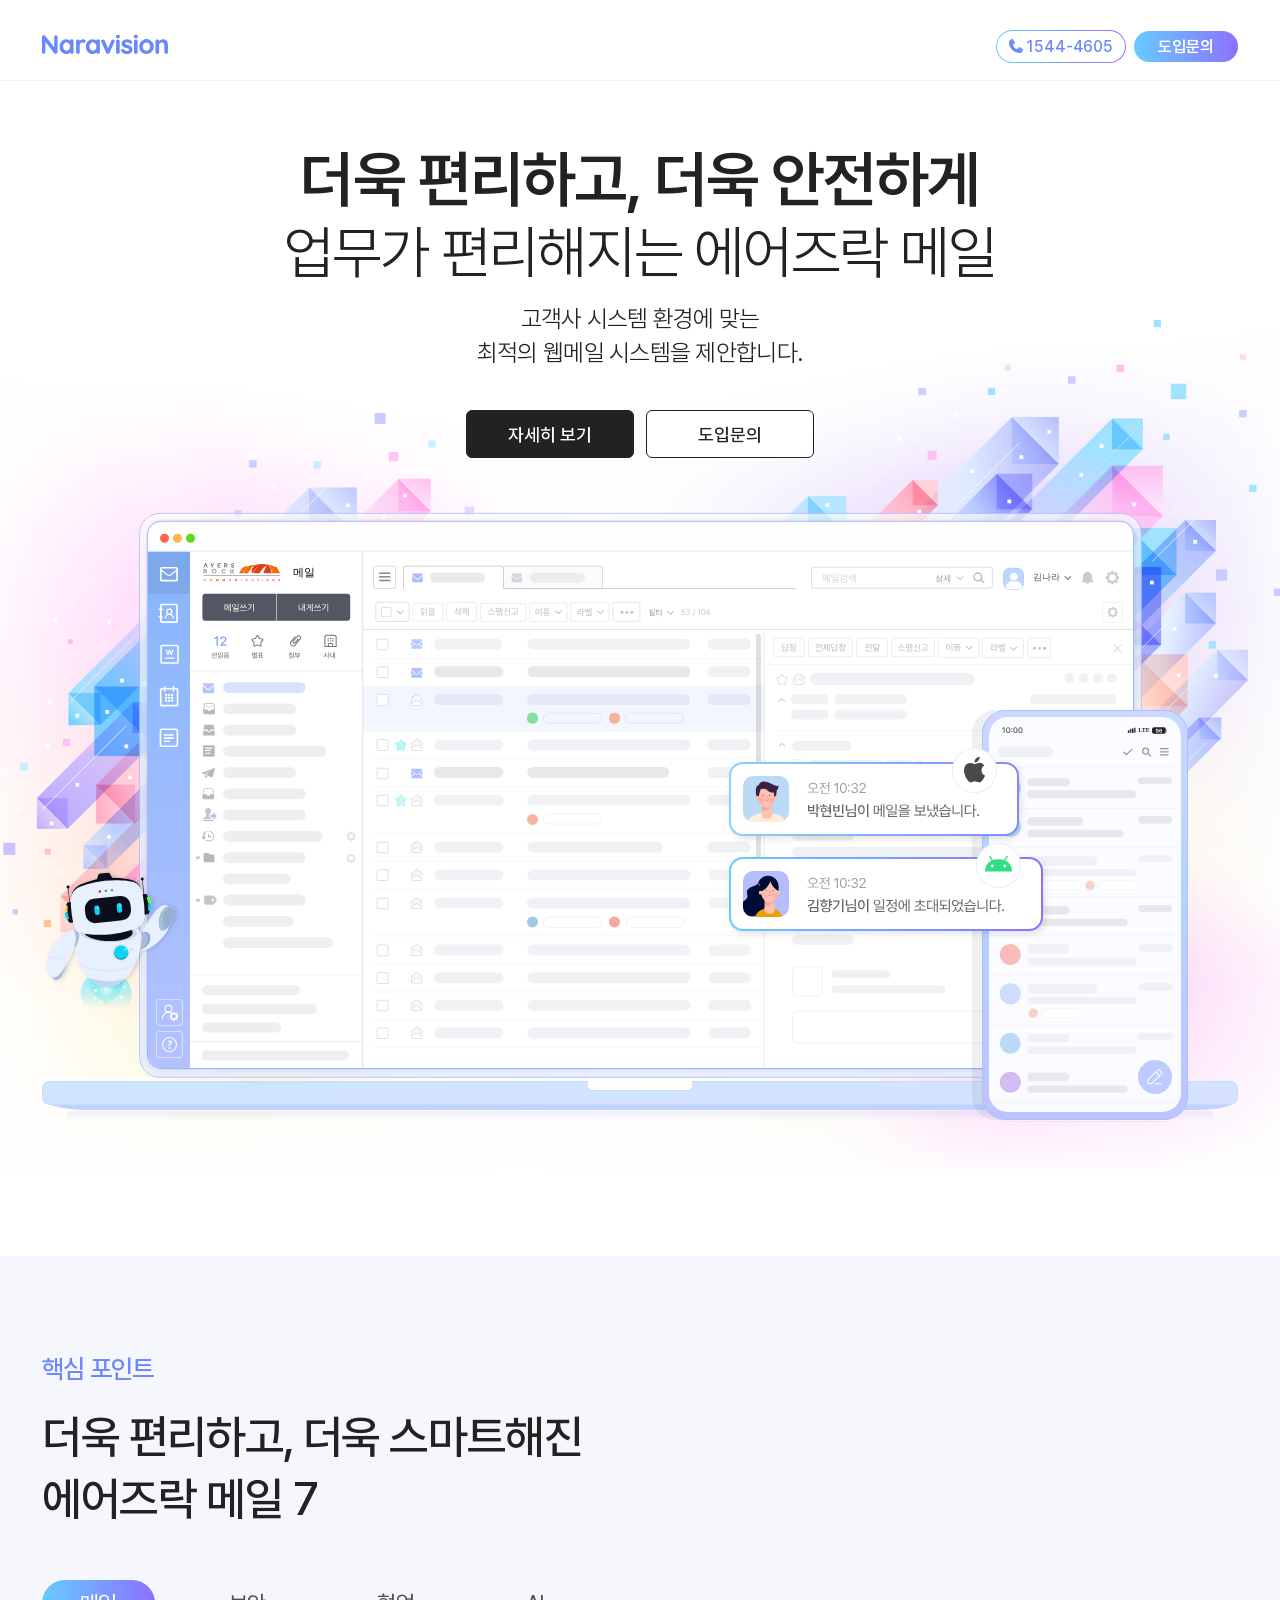
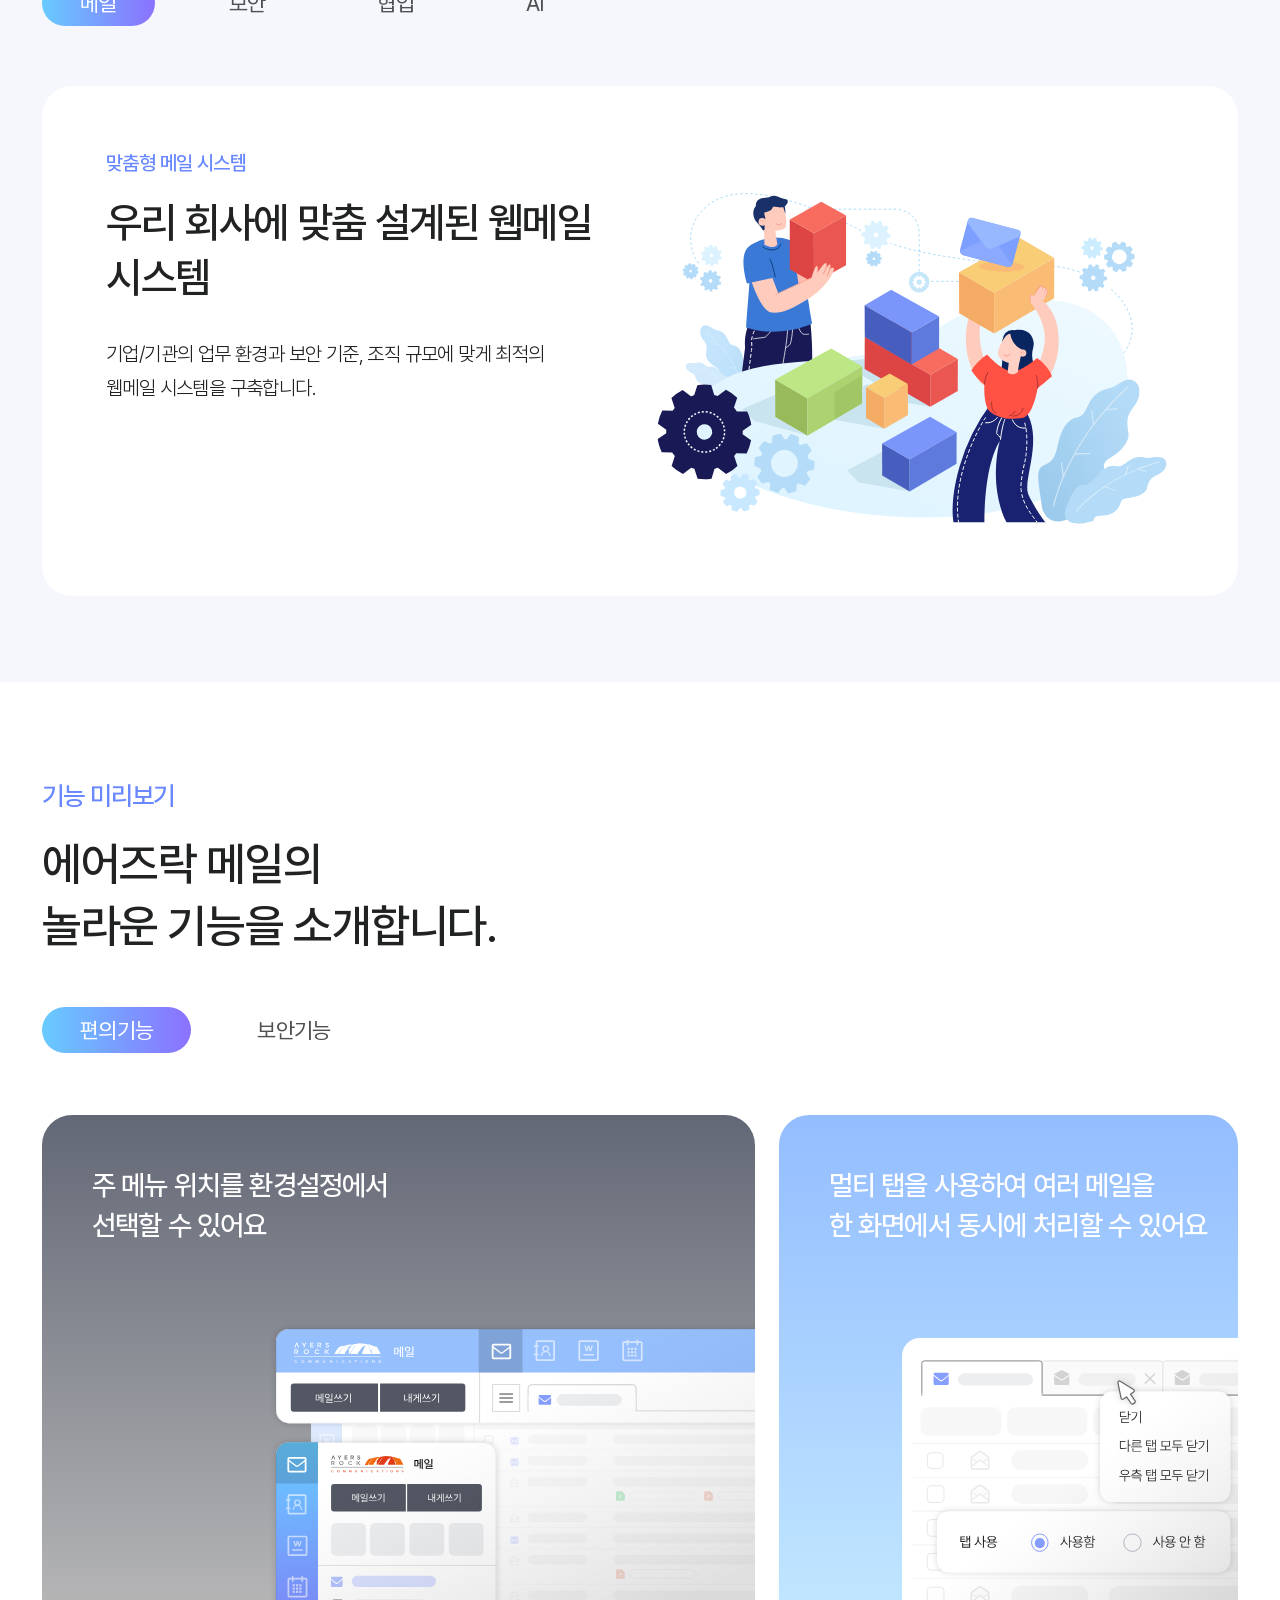
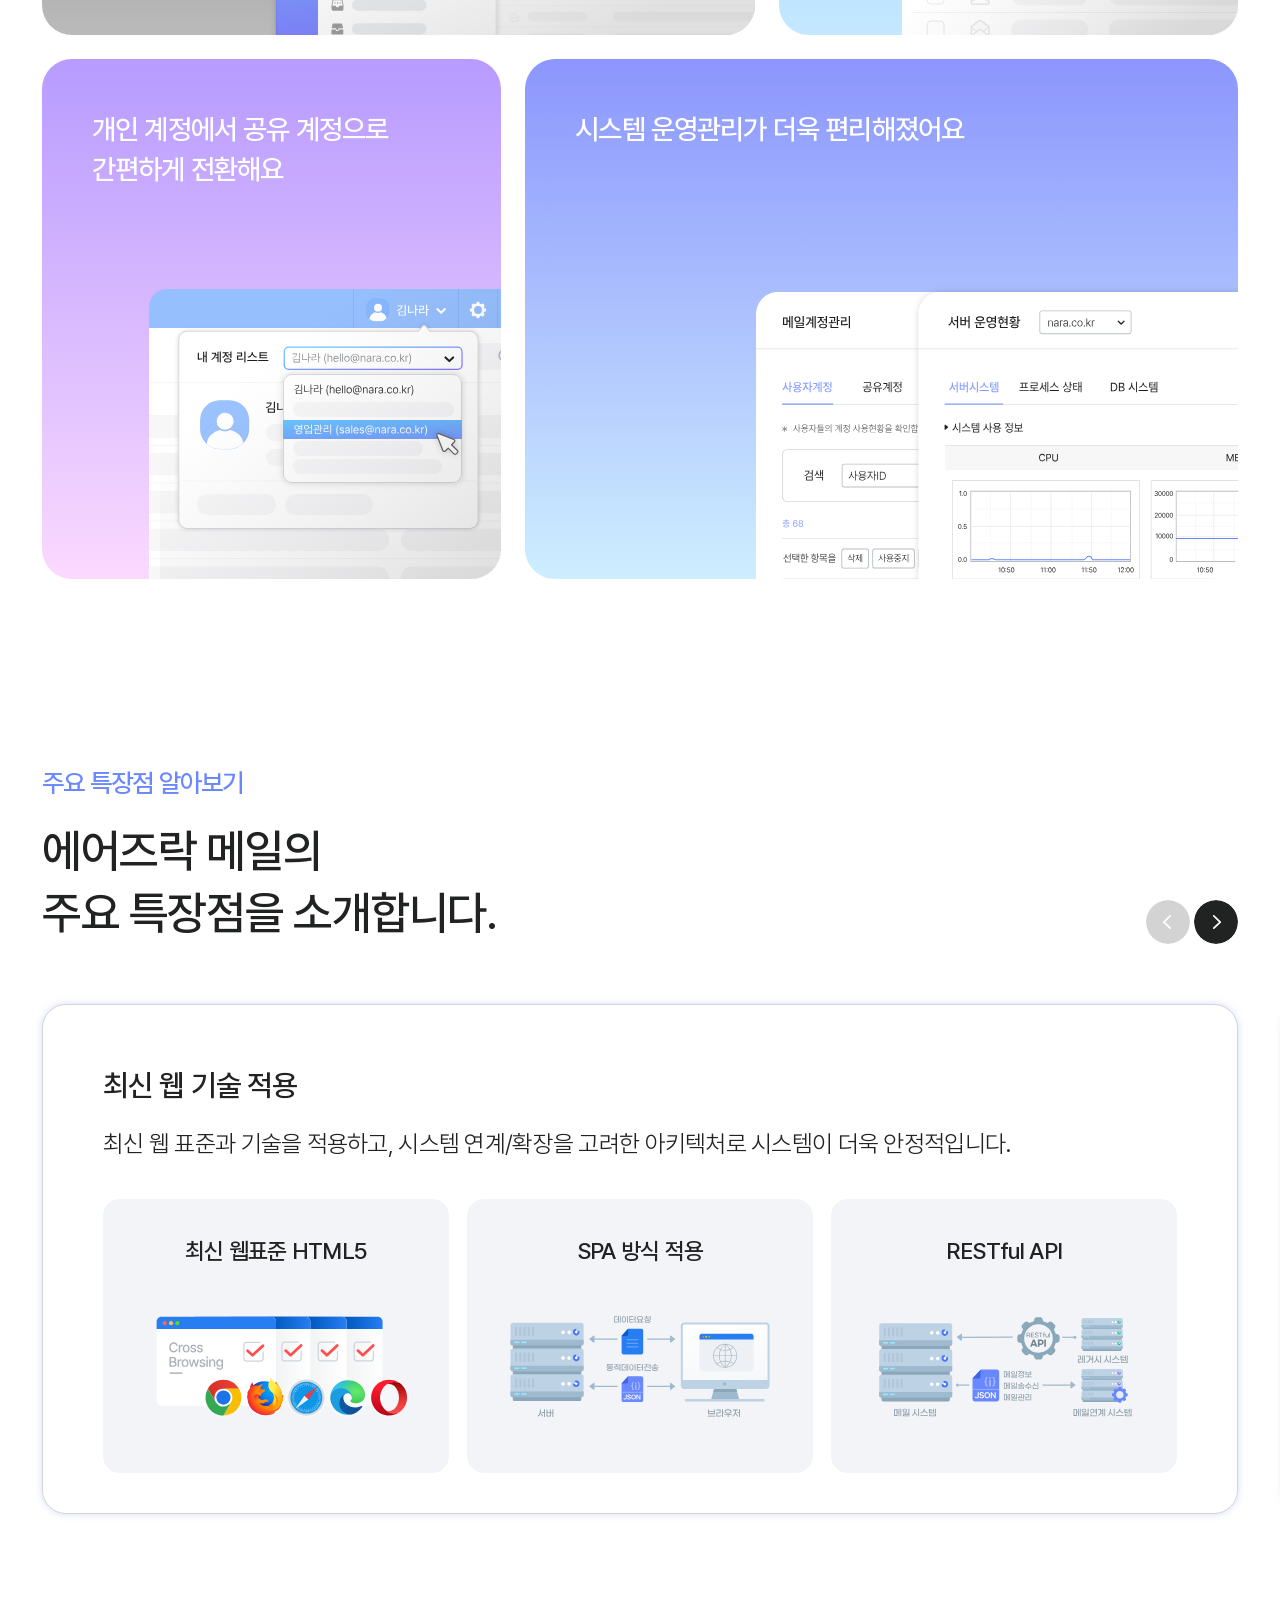
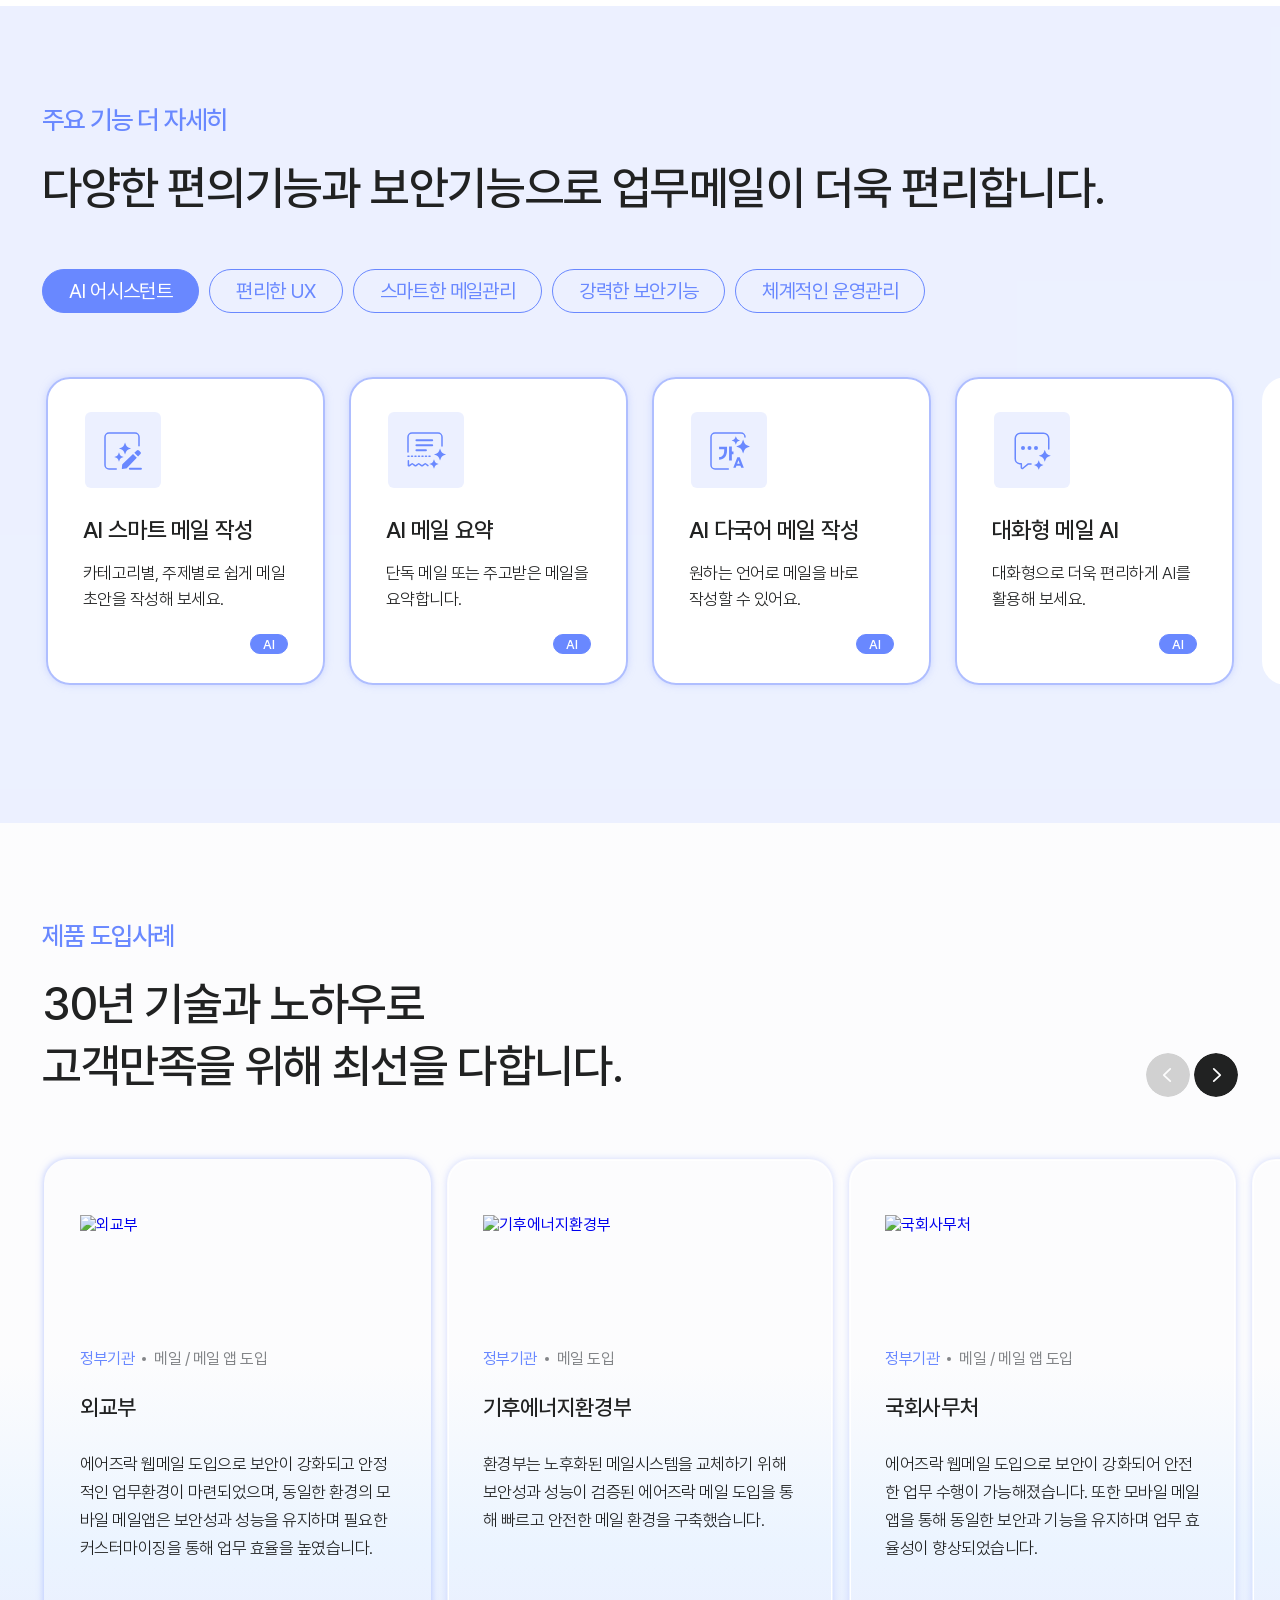
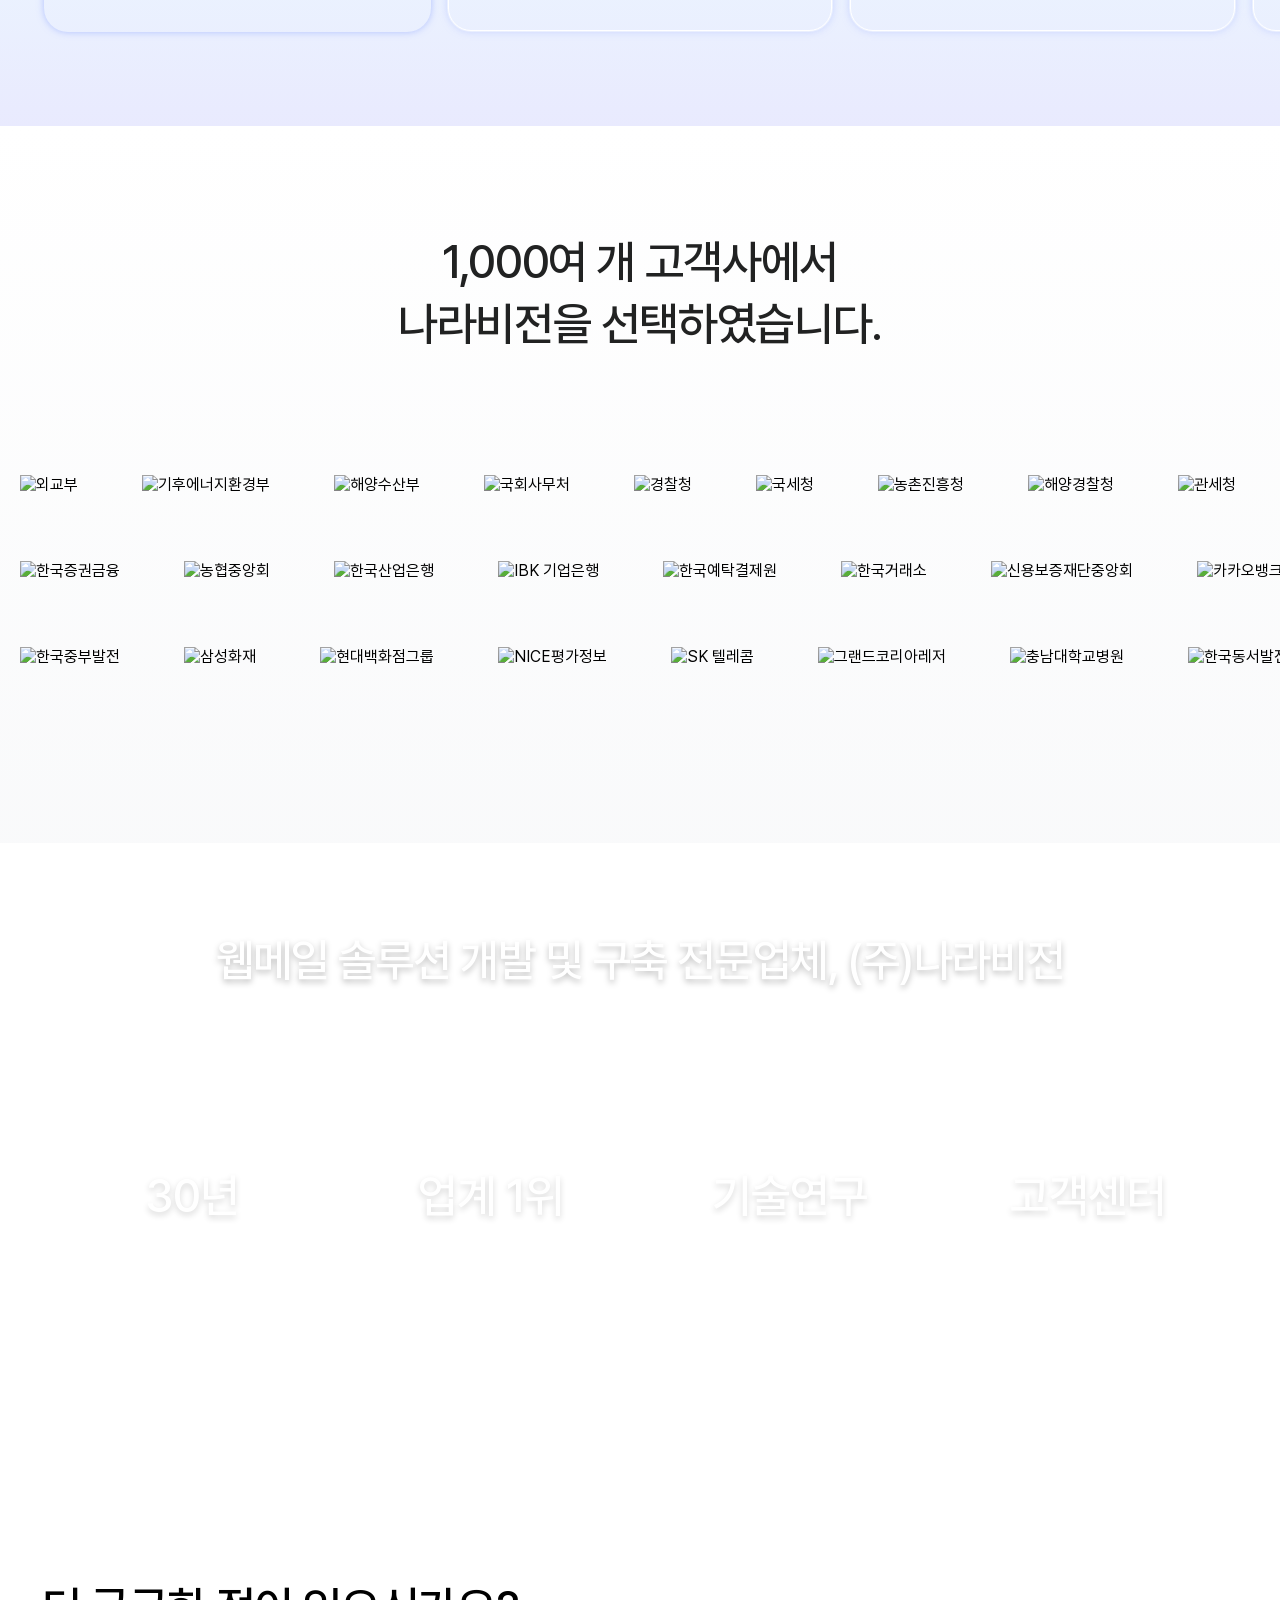
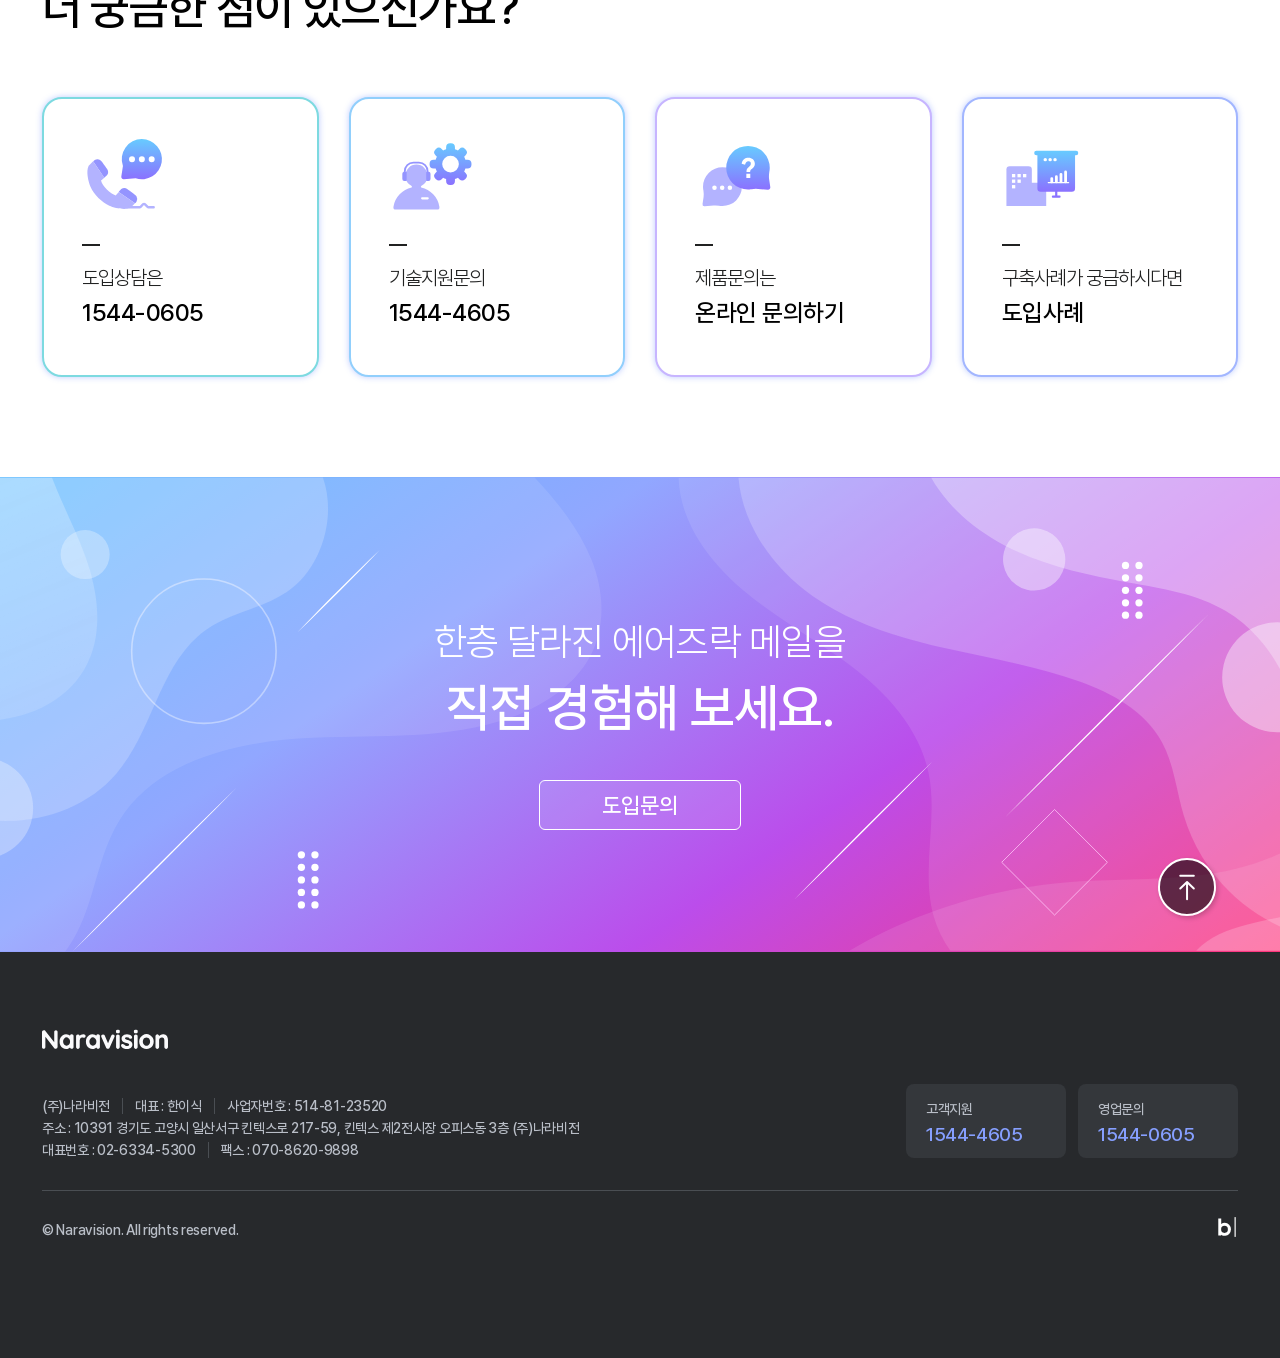
==== commit 09367259: "[homepage] 메인 비주얼 개선 및 파비콘 교체 - 메인 비주얼: 슬라이드마다 반복되던 챗봇 이미지를 슬라이더 밖 공통 요소 하나로 합침 (장식용 이미지라 alt 비움) - " ====
--- a/index.html
+++ b/index.html
@@ -6,7 +6,7 @@
   <title>웹메일 솔루션 전문기업, (주)나라비전</title>
   <meta name="description" content="웹메일 솔루션 전문기업 (주)나라비전. 30년 기술과 1,000여 고객사 구축 경험으로 기업·기관 환경에 최적화된 에어즈락 메일과 보안·협업 솔루션을 제공합니다.">
   <link rel="canonical" href="https://www.nara.co.kr/">
-  <link rel="icon" href="/assets/image/logo.svg" type="image/svg+xml">
+  <link rel="icon" href="/assets/image/favicon.ico">
   <meta property="og:type" content="website">
   <meta property="og:site_name" content="(주)나라비전">
   <meta property="og:title" content="웹메일 솔루션 전문기업, (주)나라비전">
@@ -71,9 +71,6 @@
                   <div class="visual_float alarm2 fadeUp">
                     <img src="/assets/image/main/visual_alarm2.svg" alt="메인 알림">
                   </div>
-                  <div class="visual_float bot fadeIn">
-                    <img src="/assets/image/main/bot.svg" alt="챗봇">
-                  </div>
                 </div>
                 <div class="swiper-slide">
                   <img src="/assets/image/main/visual_pc2.svg" alt="메인 PC" class="visual_pc">
@@ -81,9 +78,6 @@
                   <div class="visual_float layer1 fadeIn">
                     <img src="/assets/image/main/visual_layer1.svg" alt="메인 주소록 레이어">
                   </div>
-                  <div class="visual_float bot fadeIn">
-                    <img src="/assets/image/main/bot.svg" alt="챗봇">
-                  </div>
                 </div>
                 <div class="swiper-slide">
                   <img src="/assets/image/main/visual_pc3.svg" alt="메인 PC" class="visual_pc">
@@ -91,9 +85,6 @@
                   <div class="visual_float layer2 fadeIn">
                     <img src="/assets/image/main/visual_layer2.svg" alt="메인 드라이브 레이어">
                   </div>
-                  <div class="visual_float bot fadeIn">
-                    <img src="/assets/image/main/bot.svg" alt="챗봇">
-                  </div>
                 </div>
                 <div class="swiper-slide">
                   <img src="/assets/image/main/visual_pc4.svg" alt="메인 PC" class="visual_pc">
@@ -101,9 +92,6 @@
                   <div class="visual_float layer3 fadeIn">
                     <img src="/assets/image/main/visual_layer3.svg" alt="메인 캘린더 레이어">
                   </div>
-                  <div class="visual_float bot fadeIn">
-                    <img src="/assets/image/main/bot.svg" alt="챗봇">
-                  </div>
                 </div>
                 <div class="swiper-slide">
                   <img src="/assets/image/main/visual_pc5.svg" alt="메인 PC" class="visual_pc">
@@ -111,11 +99,11 @@
                   <div class="visual_float layer4 fadeIn">
                     <img src="/assets/image/main/visual_layer4.svg" alt="메인 게시판 레이어">
                   </div>
-                  <div class="visual_float bot fadeIn">
-                    <img src="/assets/image/main/bot.svg" alt="챗봇">
-                  </div>
-                </div>
-              </div>
+                </div>
+              </div>
+            </div>
+            <div class="visual_float bot">
+              <img src="/assets/image/main/bot.svg" alt="">
             </div>
           </div>
         </div>
--- a/assets/css/style.css
+++ b/assets/css/style.css
@@ -428,7 +428,7 @@
 .container > main .introduce > .inner > ul > li > div > i.rank {background: url(../image/main/introduce_icon2.svg) no-repeat center;}
 .container > main .introduce > .inner > ul > li > div > i.research {background: url(../image/main/introduce_icon3.svg) no-repeat center;}
 .container > main .introduce > .inner > ul > li > div > i.cs {background: url(../image/main/introduce_icon4.svg) no-repeat center;}
-.container > main .introduce > .inner > ul > li > div > h3 {font-size: 50px; font-weight: 500; letter-spacing: -1.08px; color: #fff; text-shadow: 0 3px 6px #00000029; padding-top: 15px;}
+.container > main .introduce > .inner > ul > li > div > h3 {font-size: 46px; font-weight: 500; letter-spacing: -1.08px; color: #fff; text-shadow: 0 3px 6px #00000029; padding-top: 15px;}
 .container > main .introduce > .inner > ul > li > div > p {font-size: 24px; font-weight: 600; letter-spacing: -0.48px; color: #fff; line-height: 30px; text-align: center; padding-bottom: 15px;}
 .container > main .introduce > .inner > ul > li > div > span {font-size: 17px; font-weight: 400; letter-spacing: -0.34px; color: #fff; line-height: 26px; text-align: center;}
 
